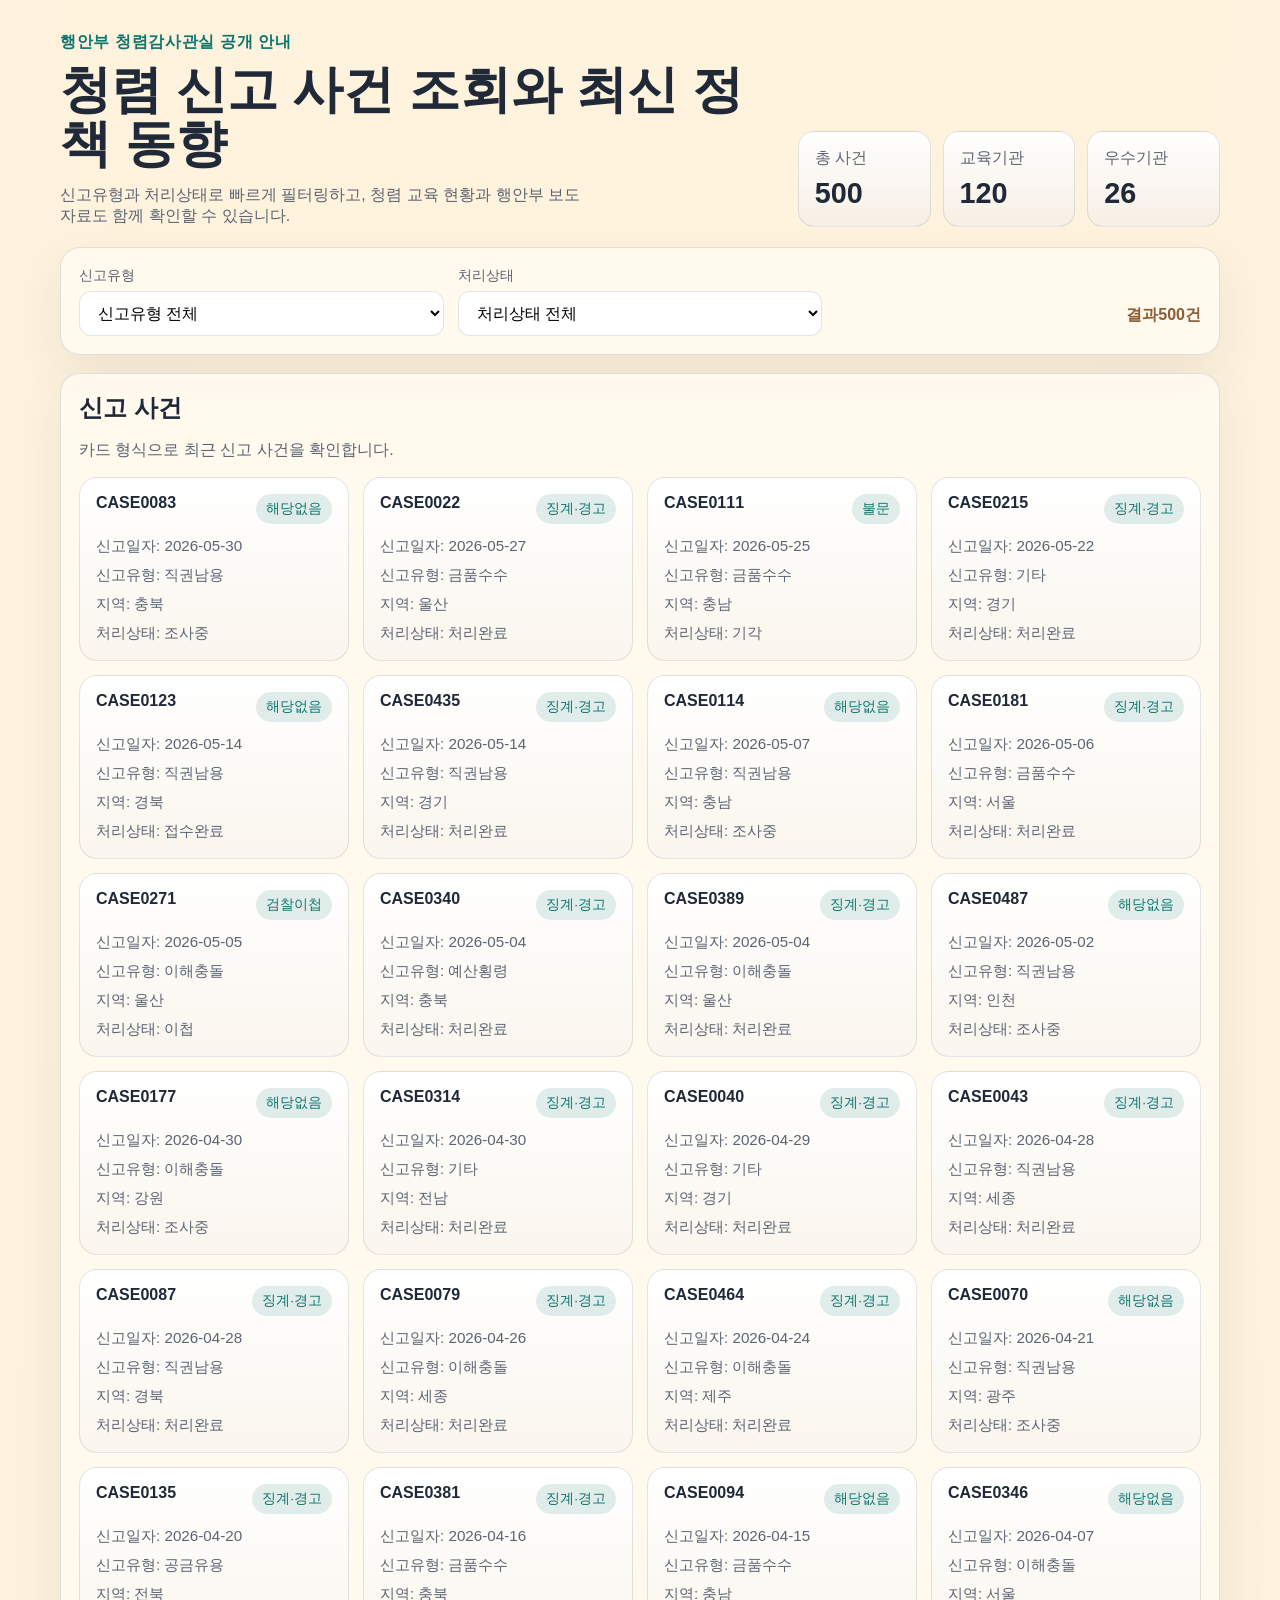
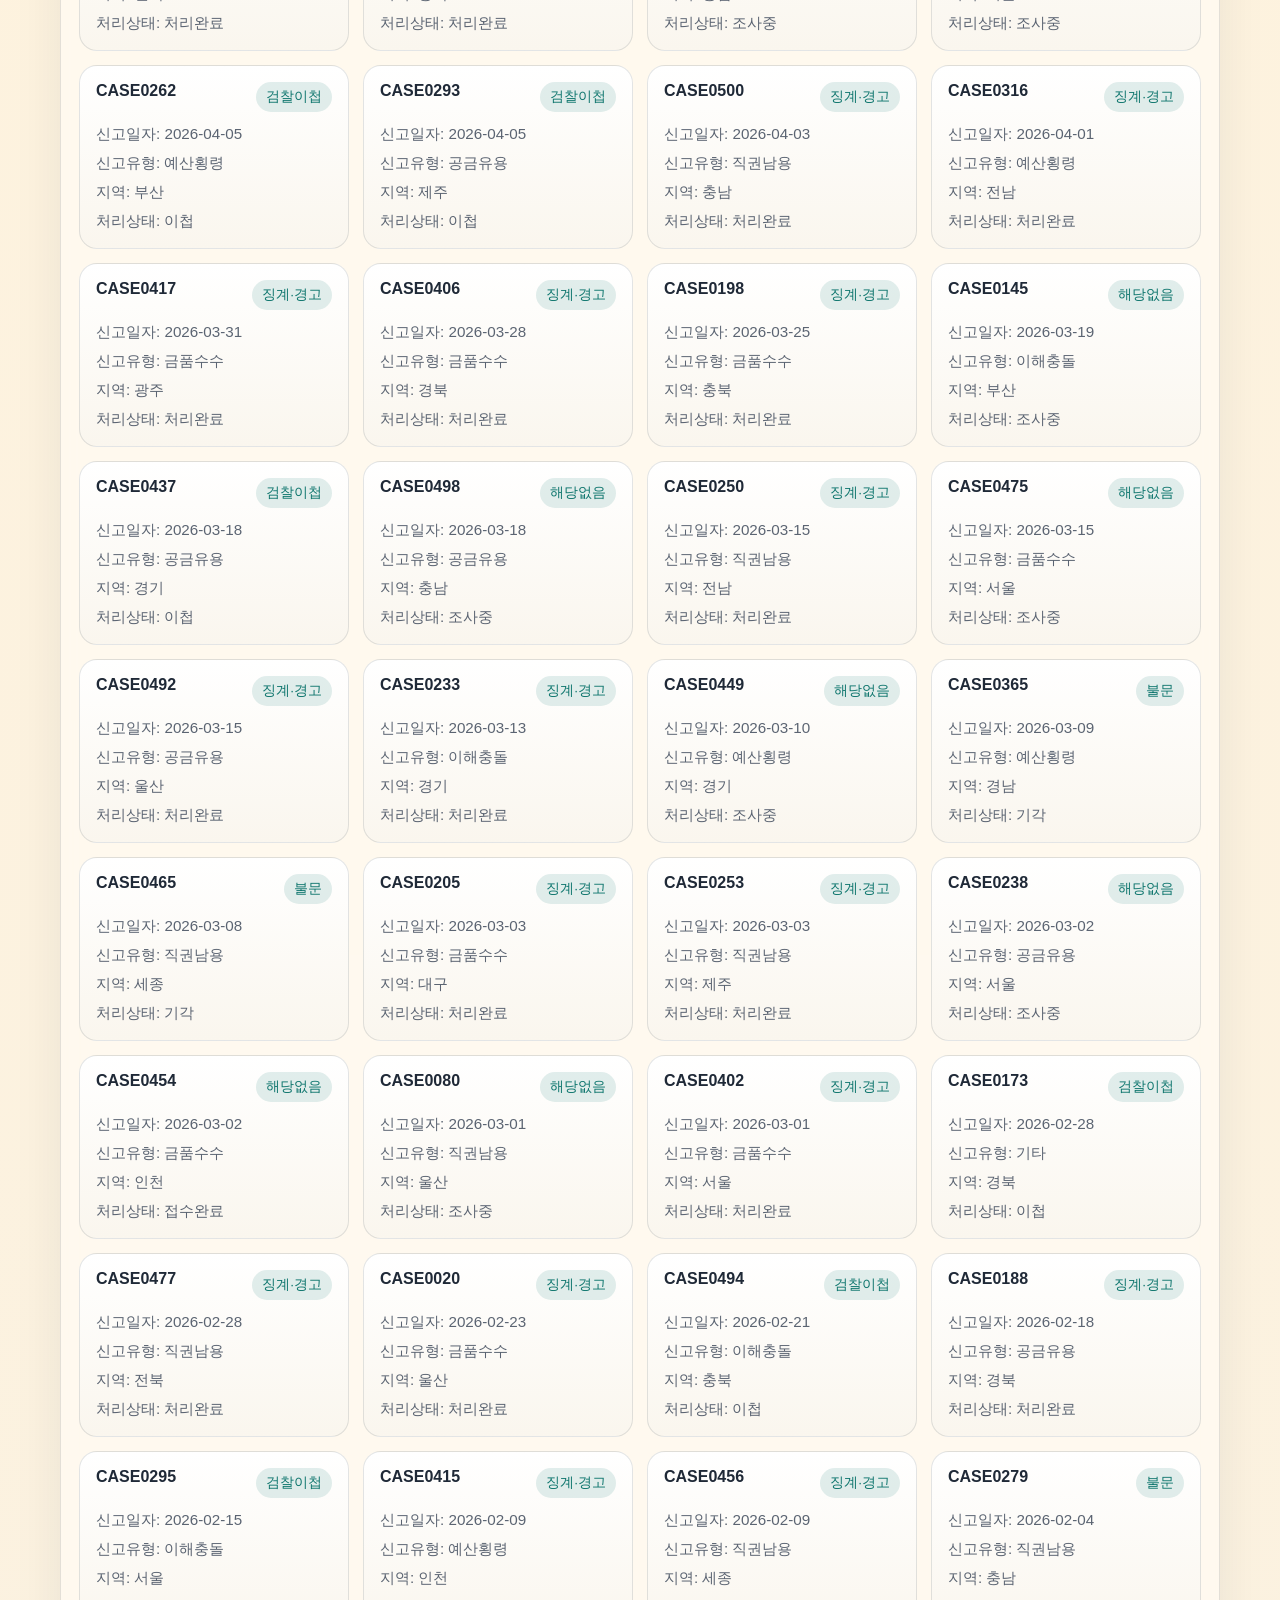
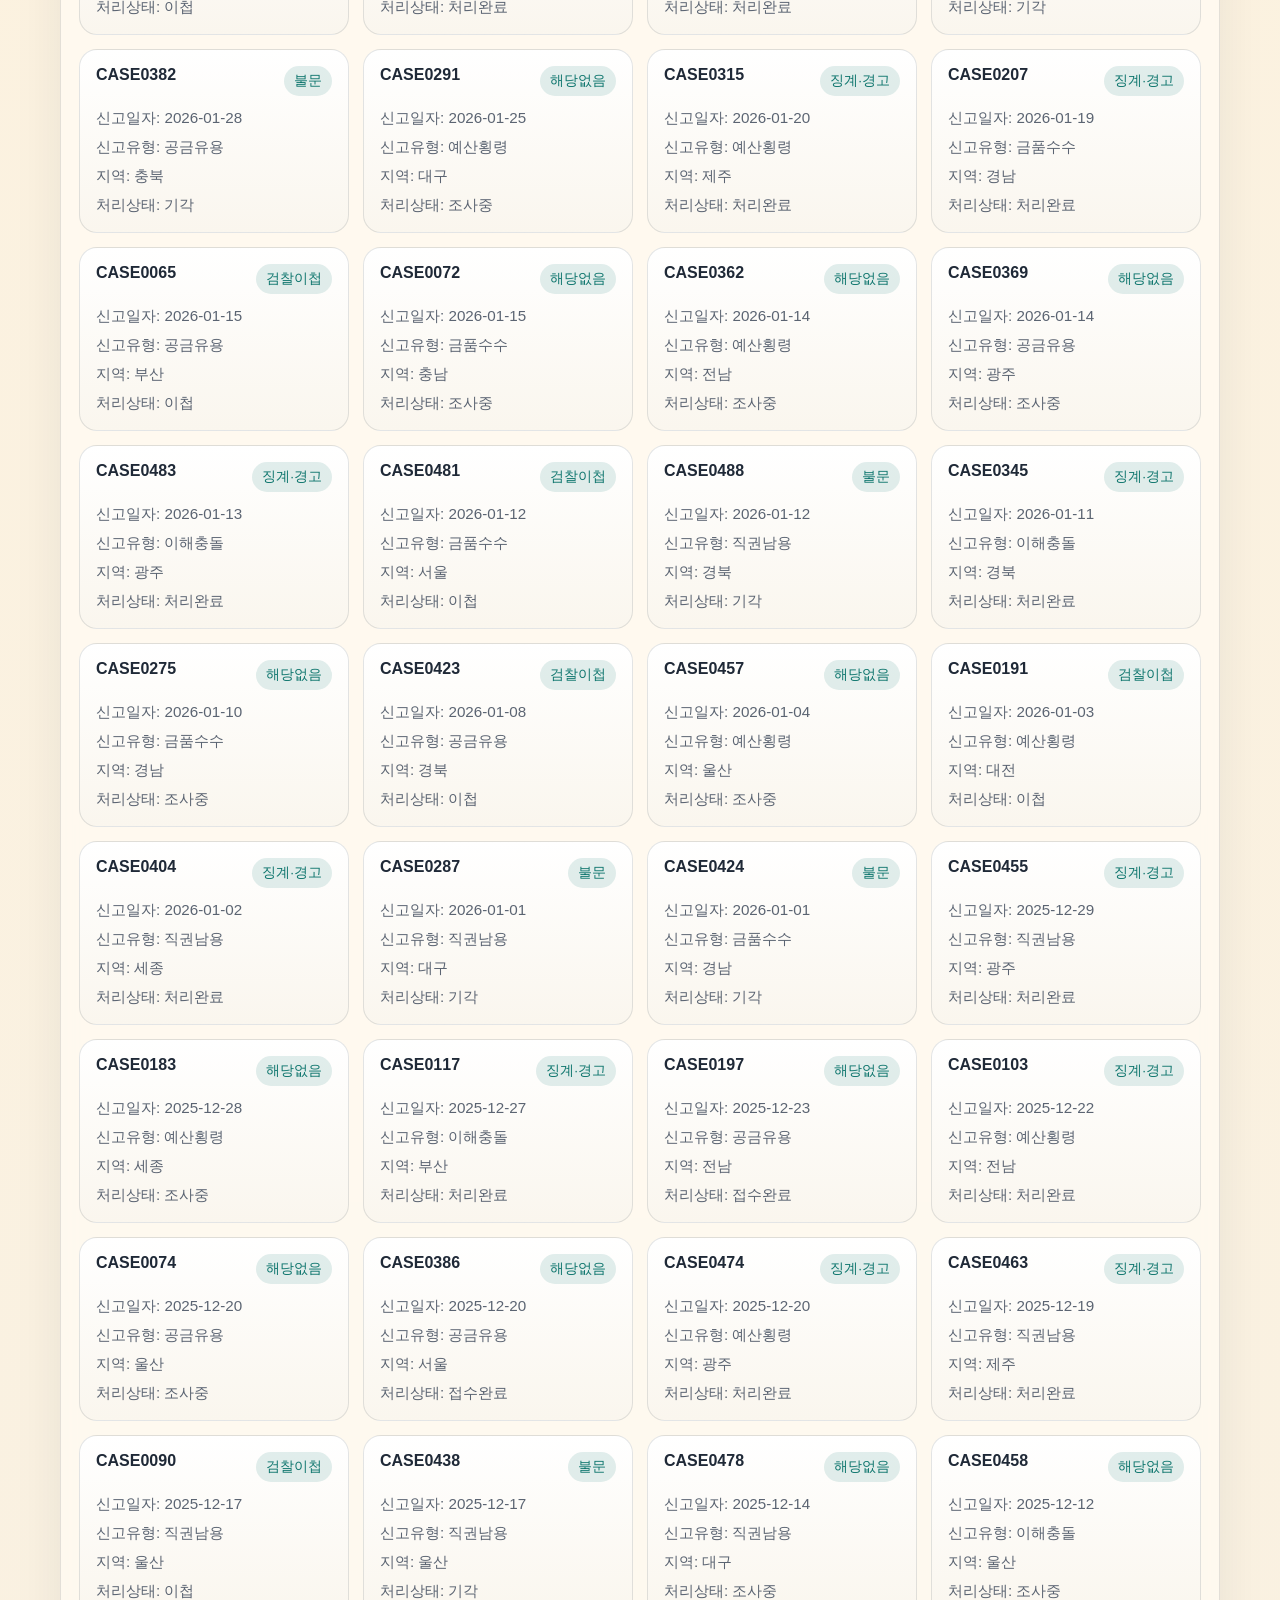
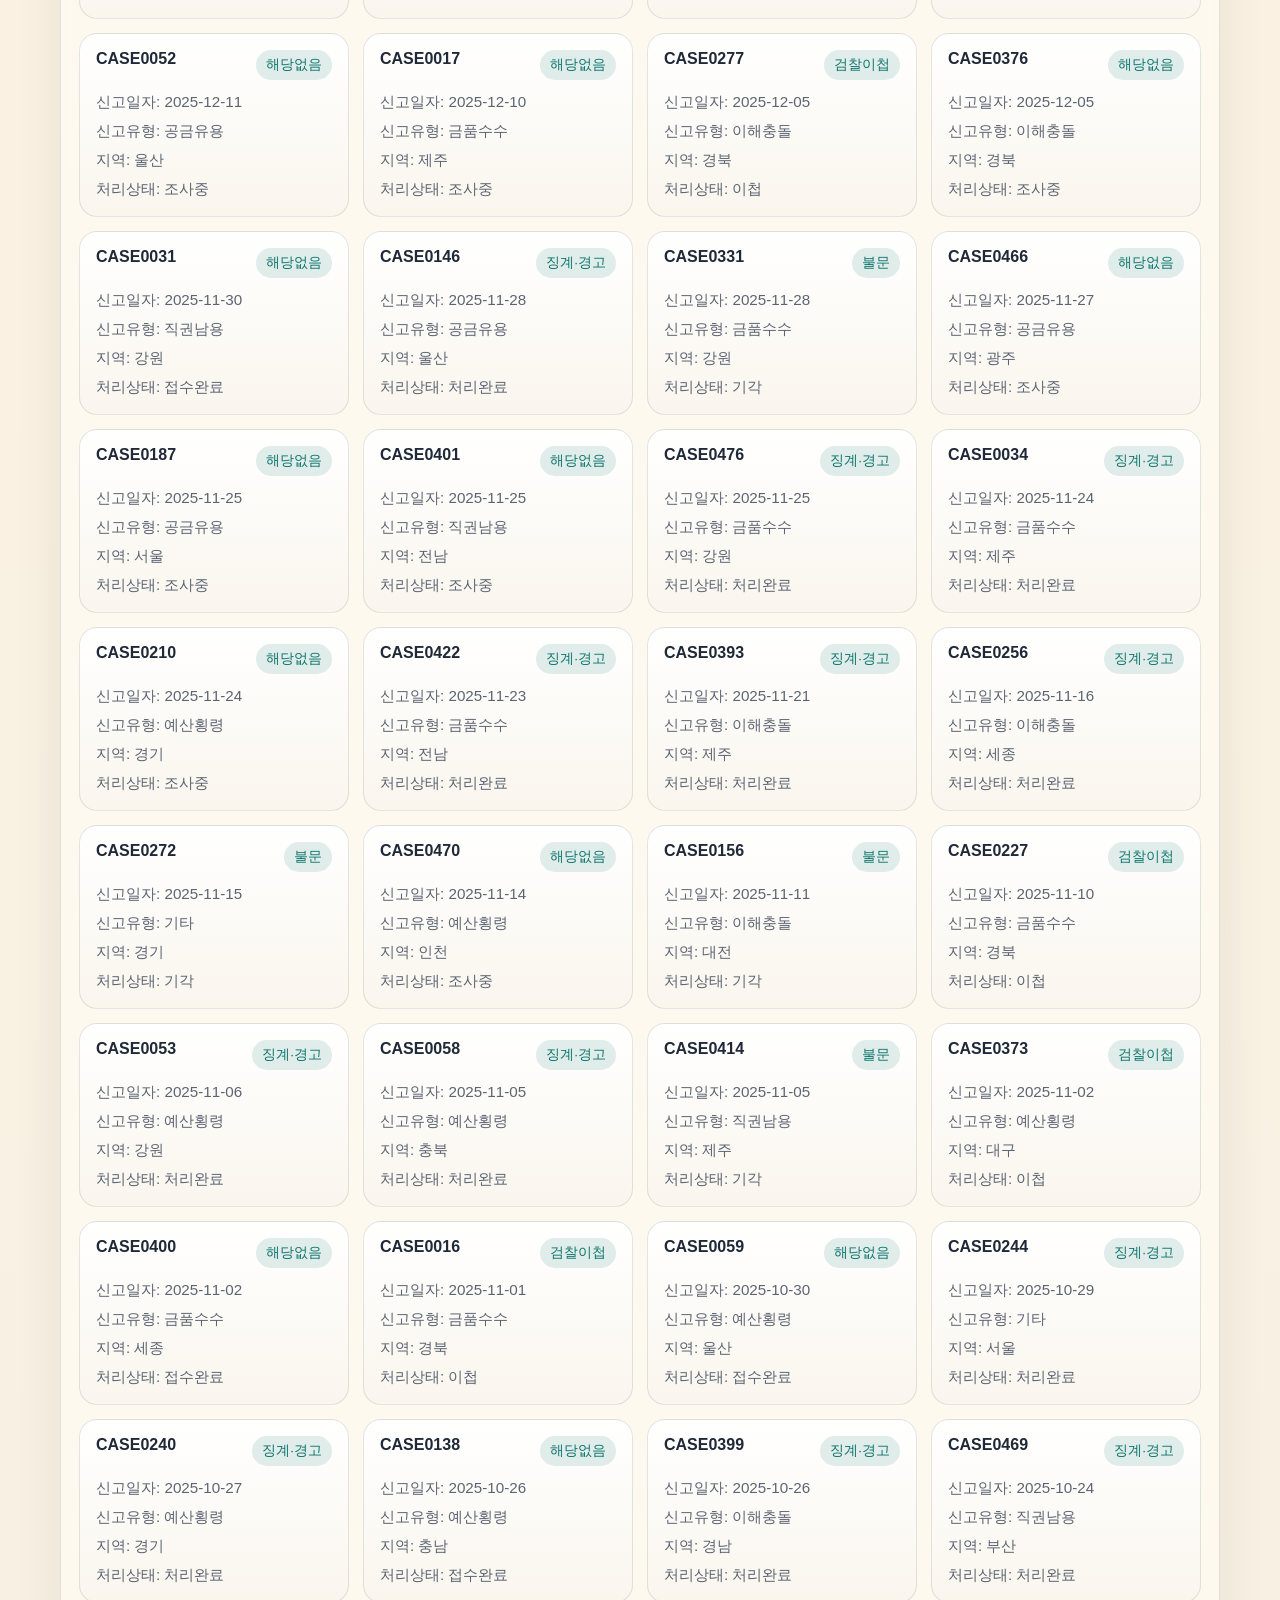
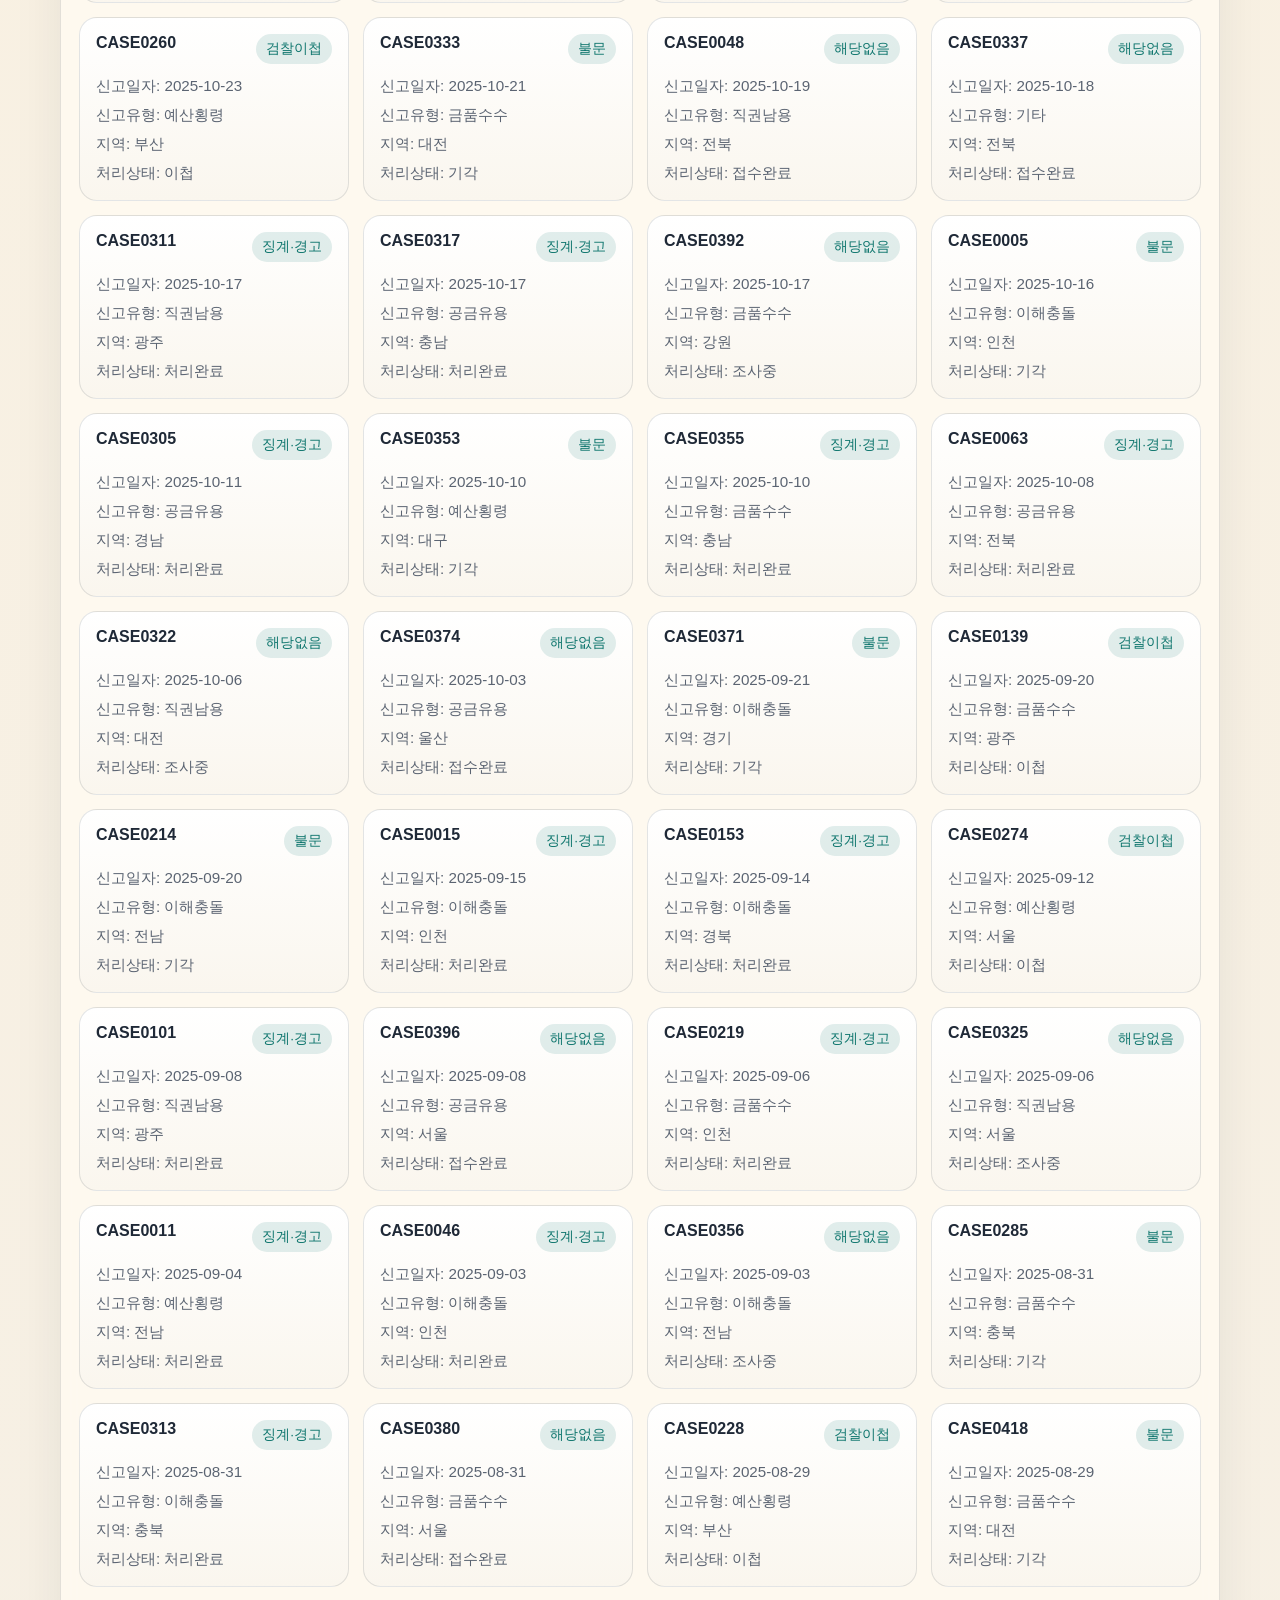
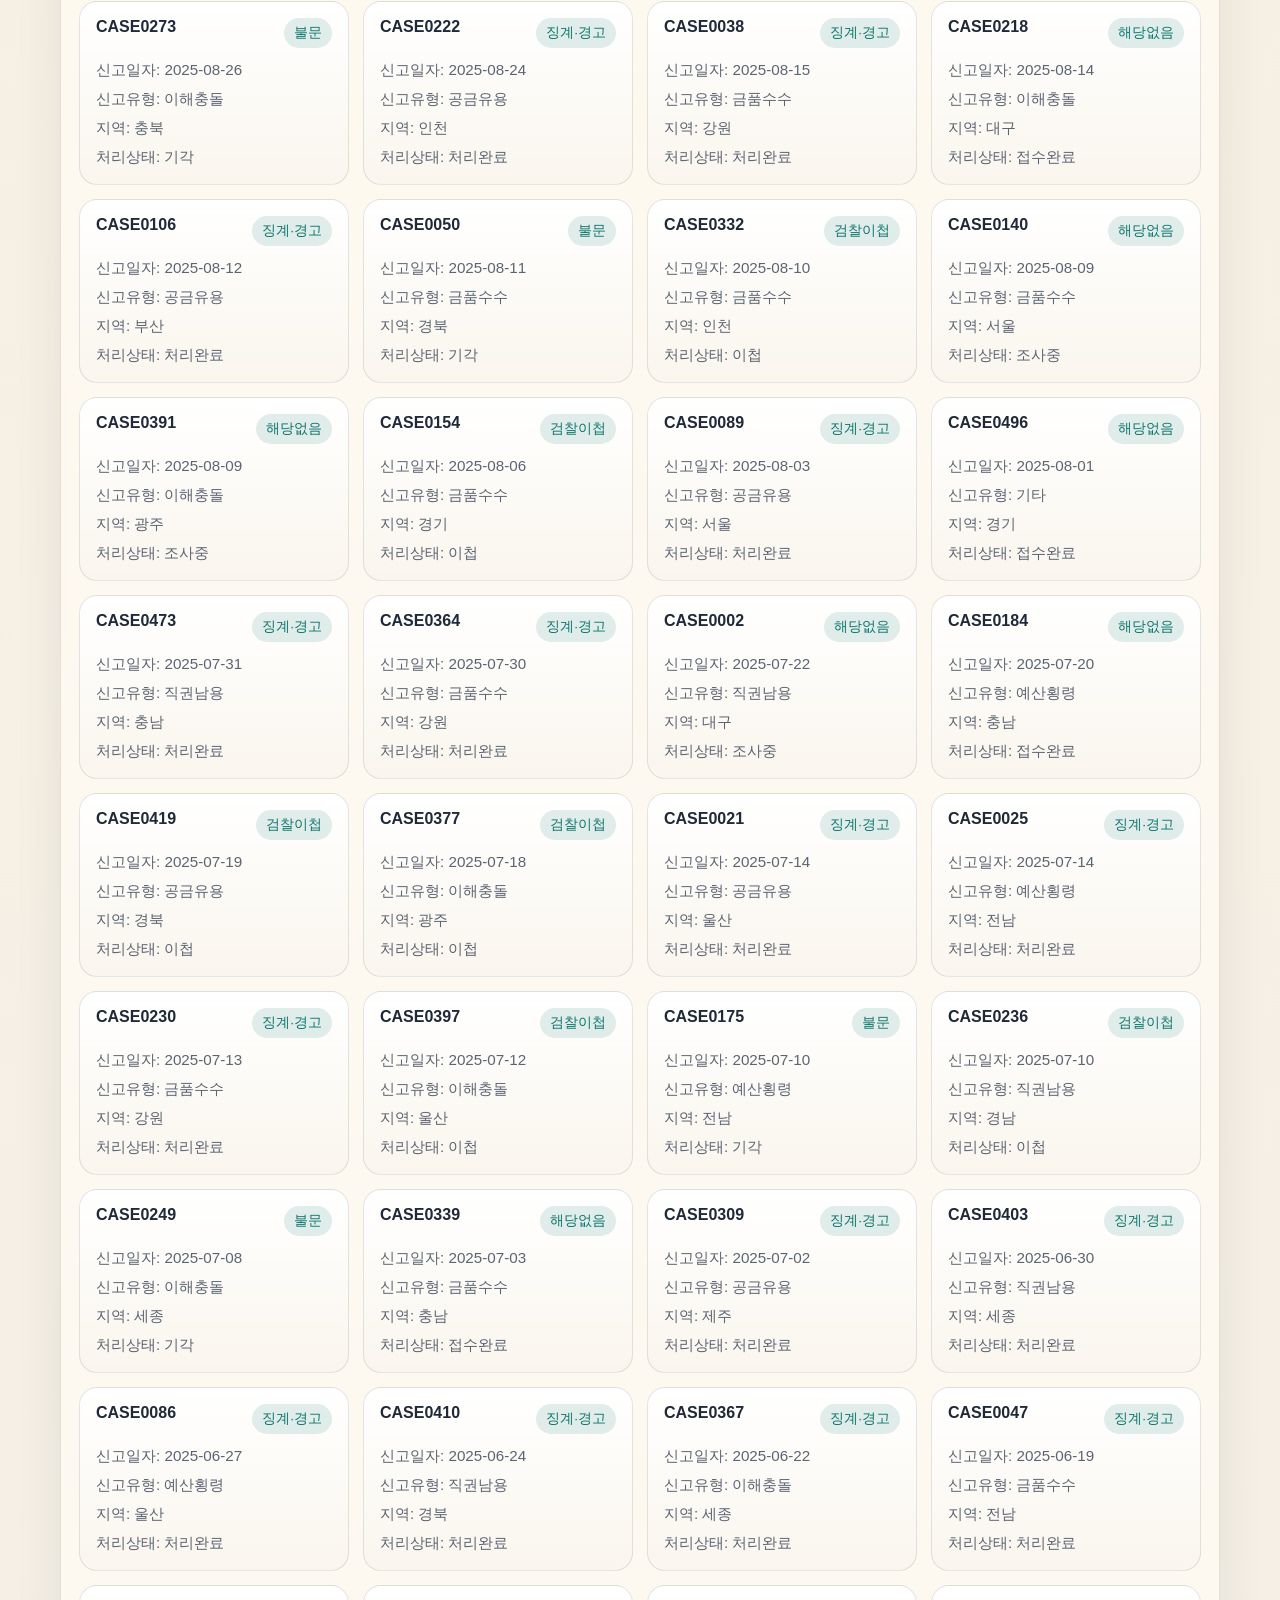
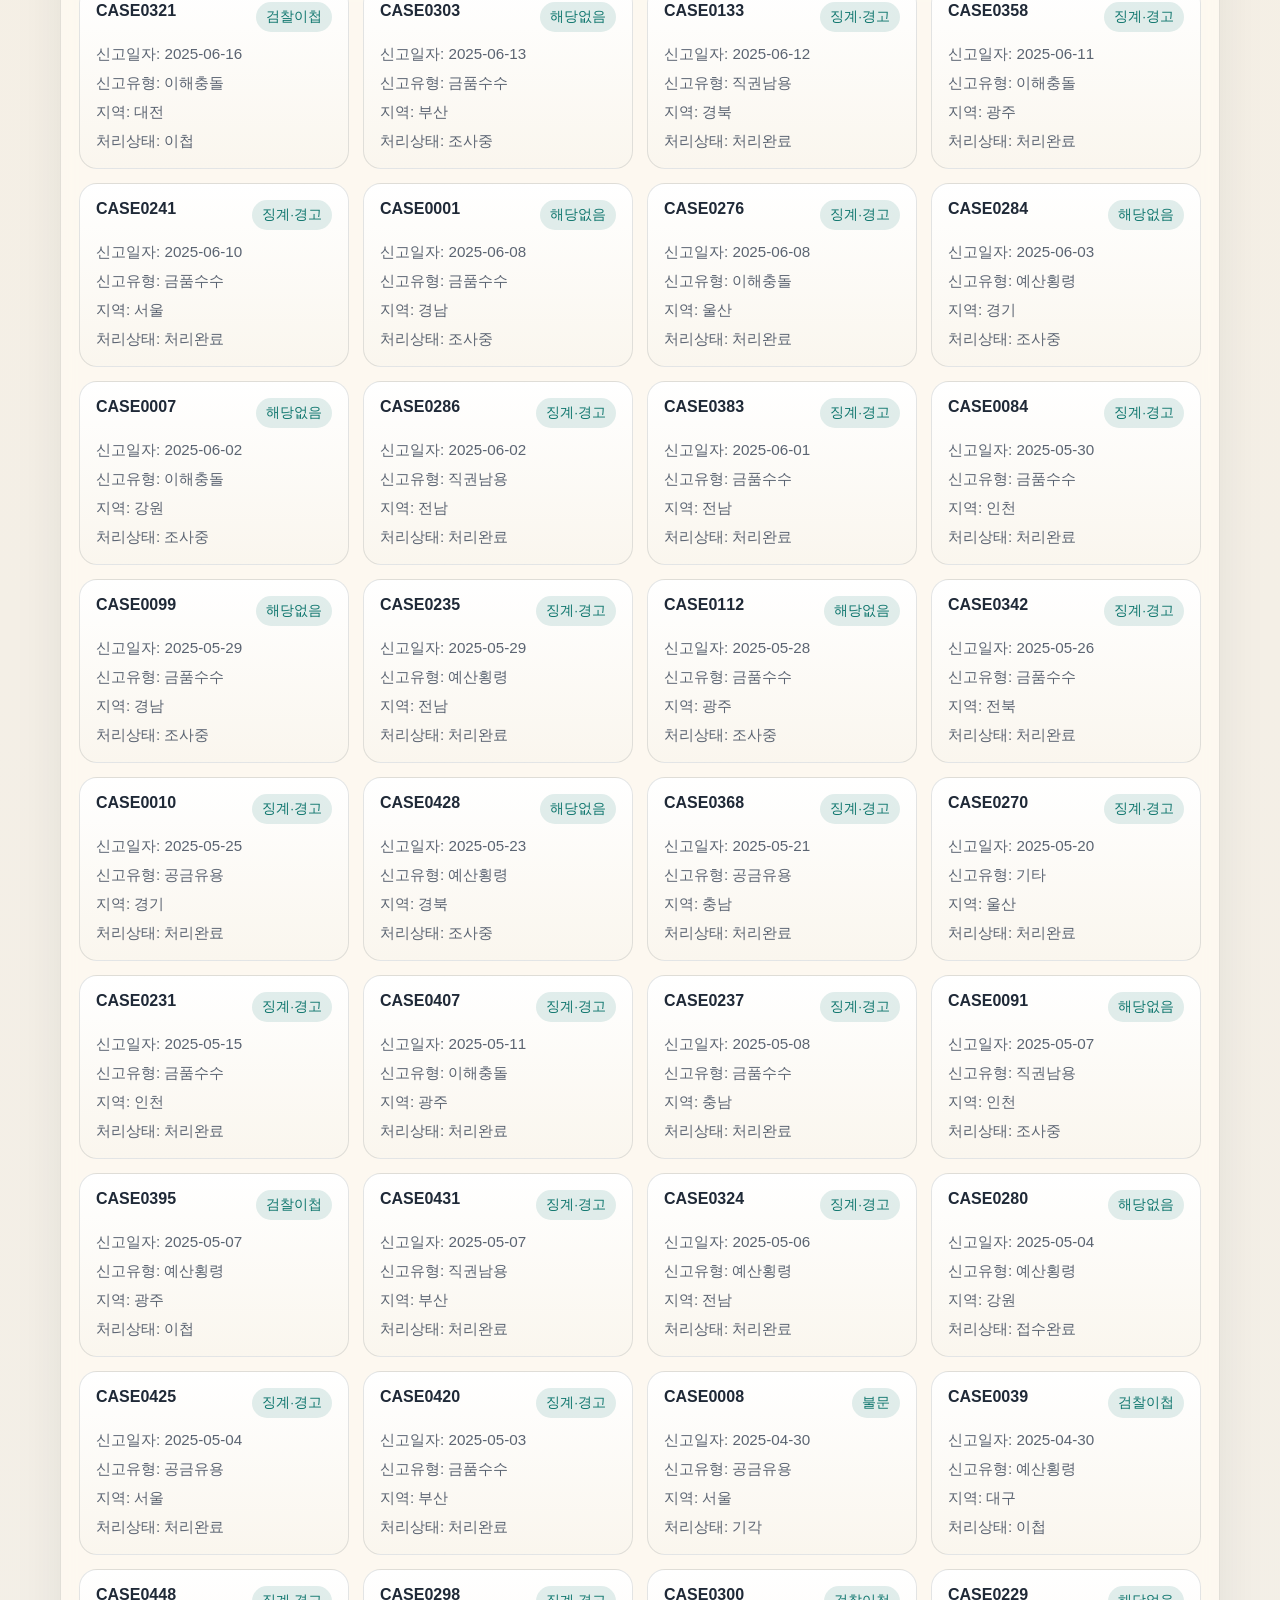
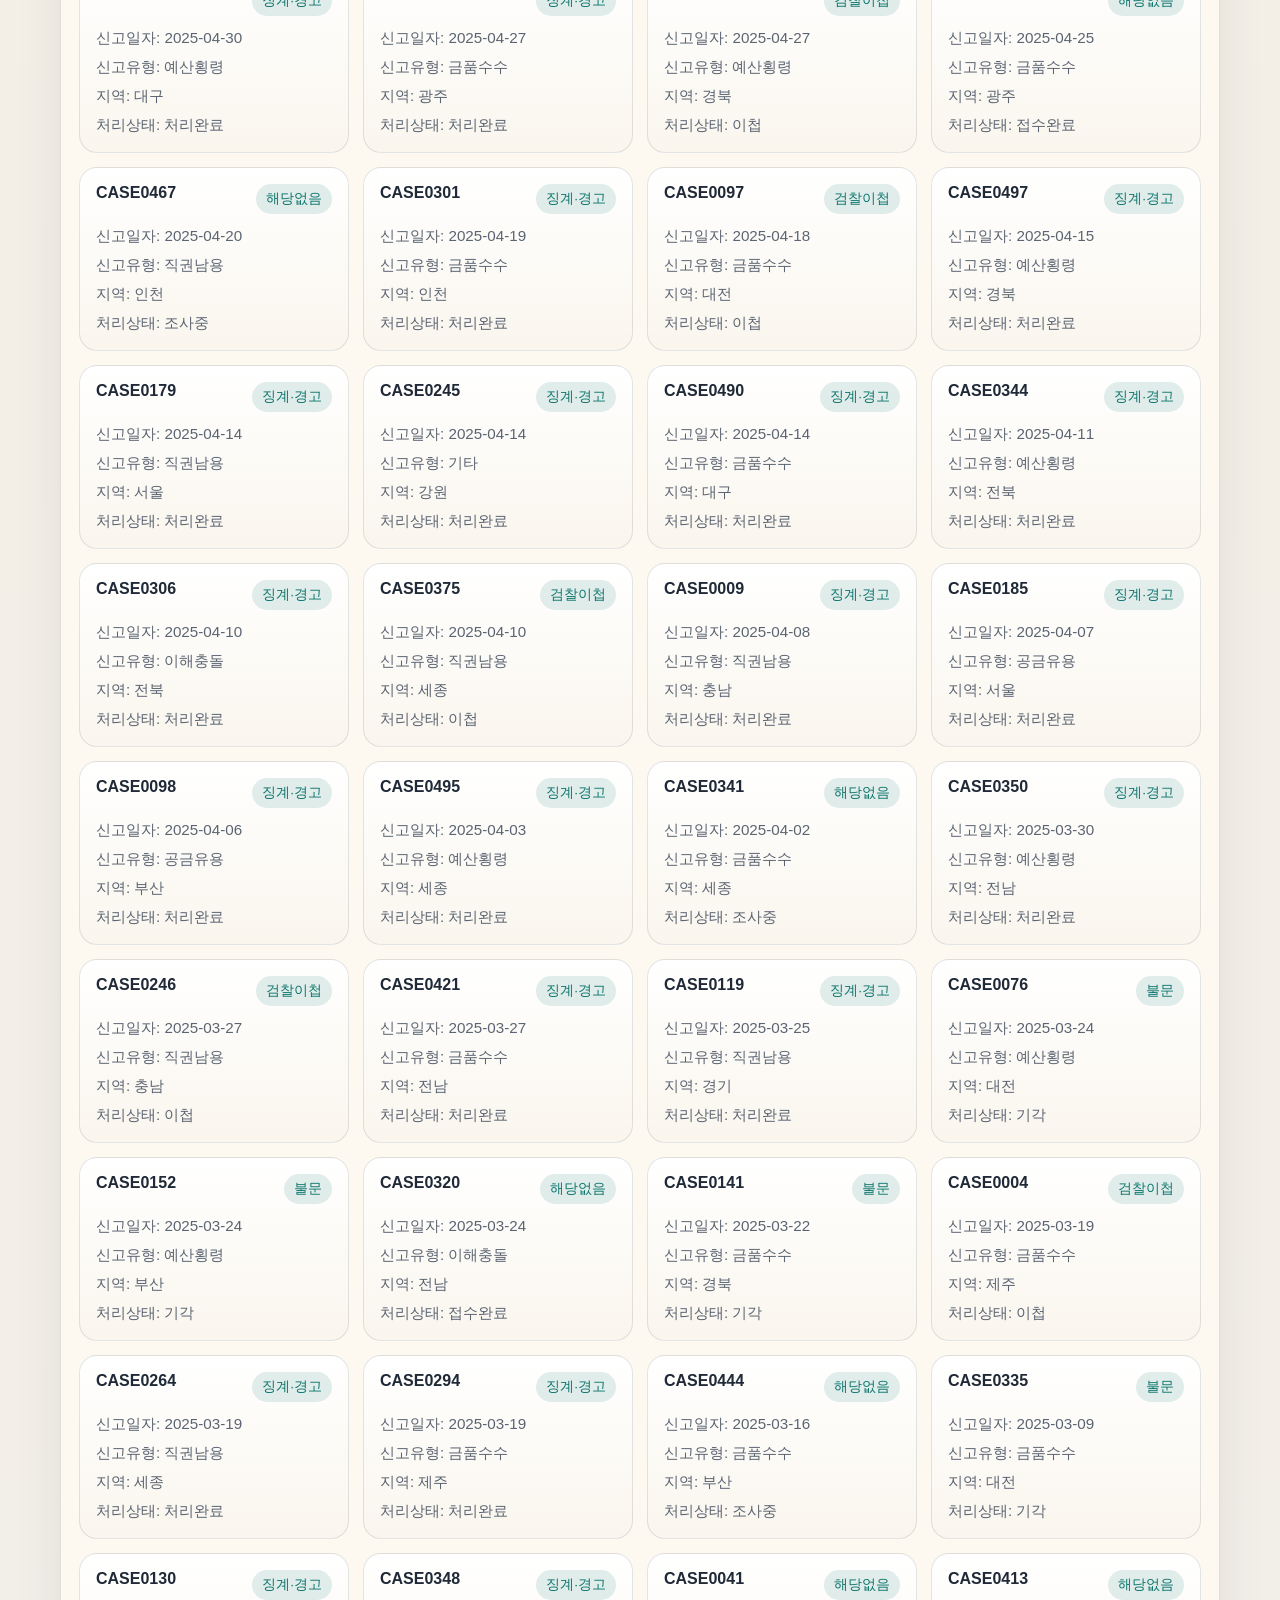
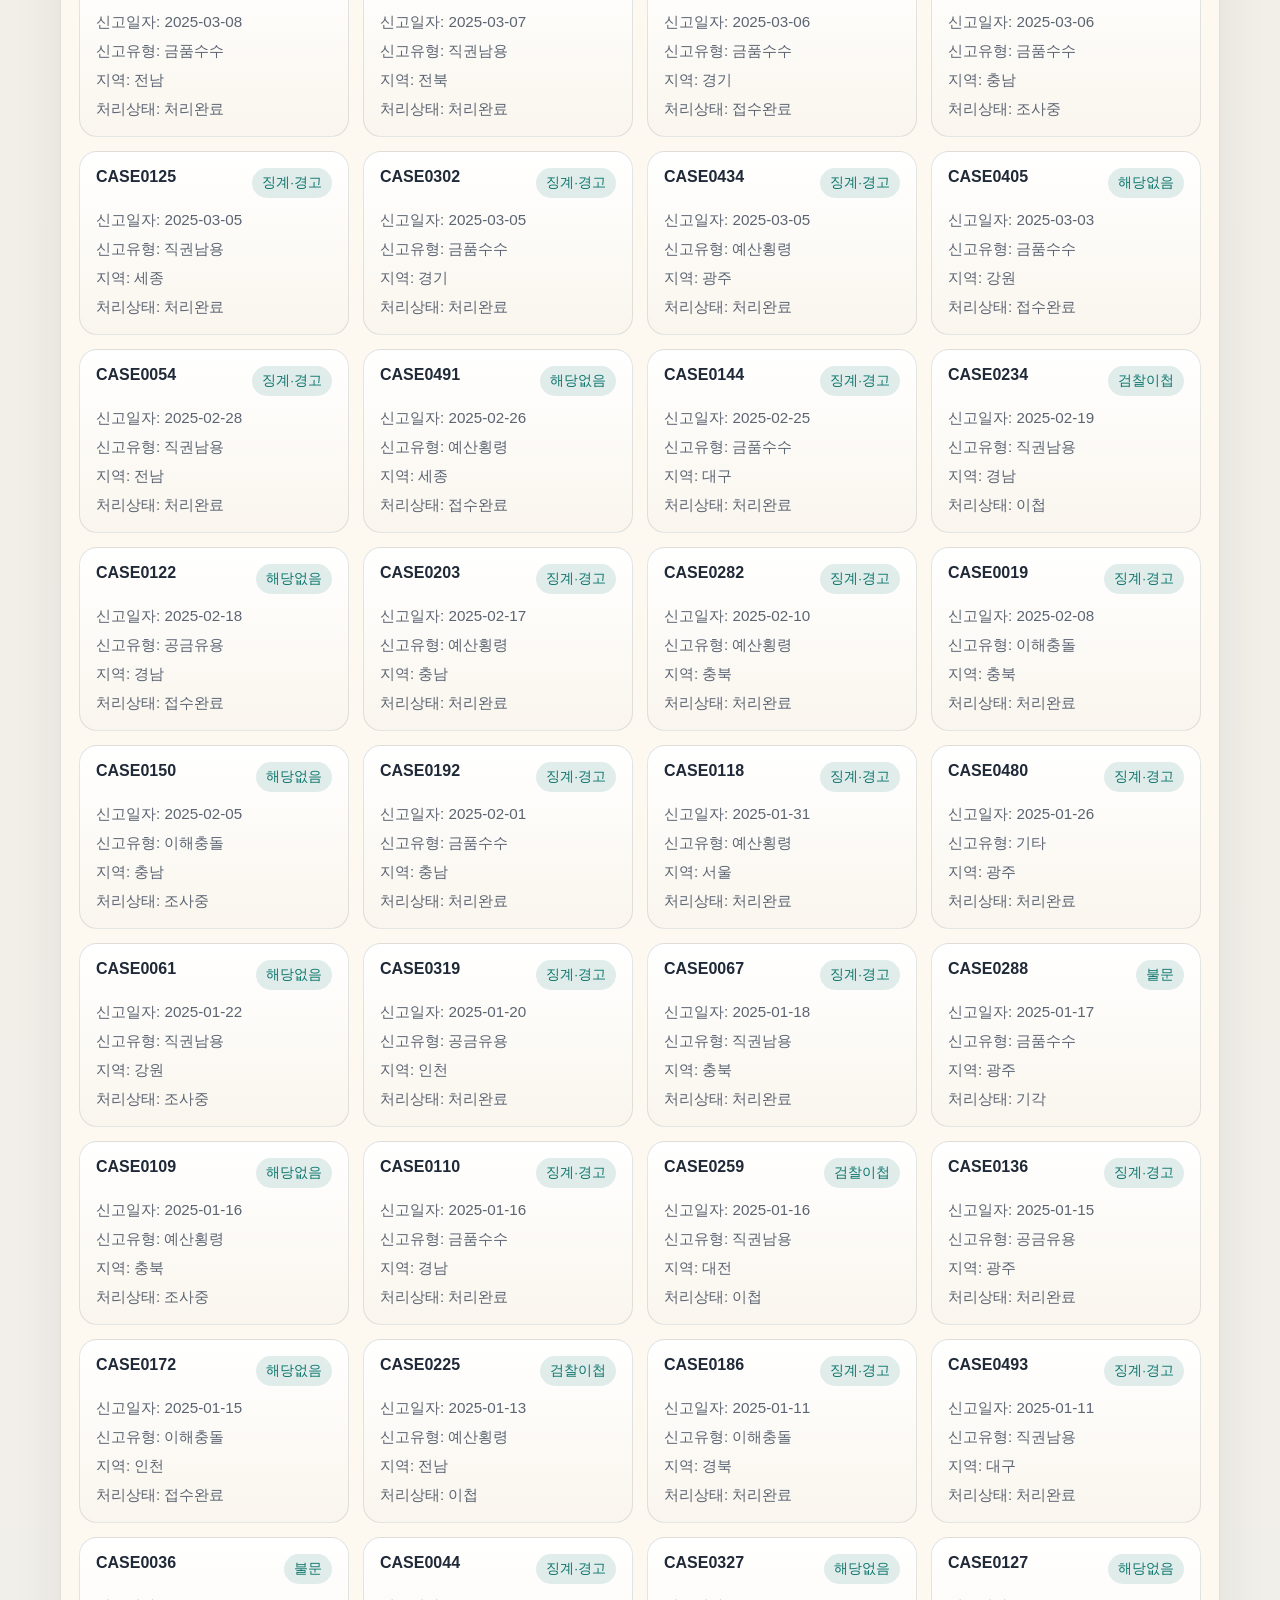
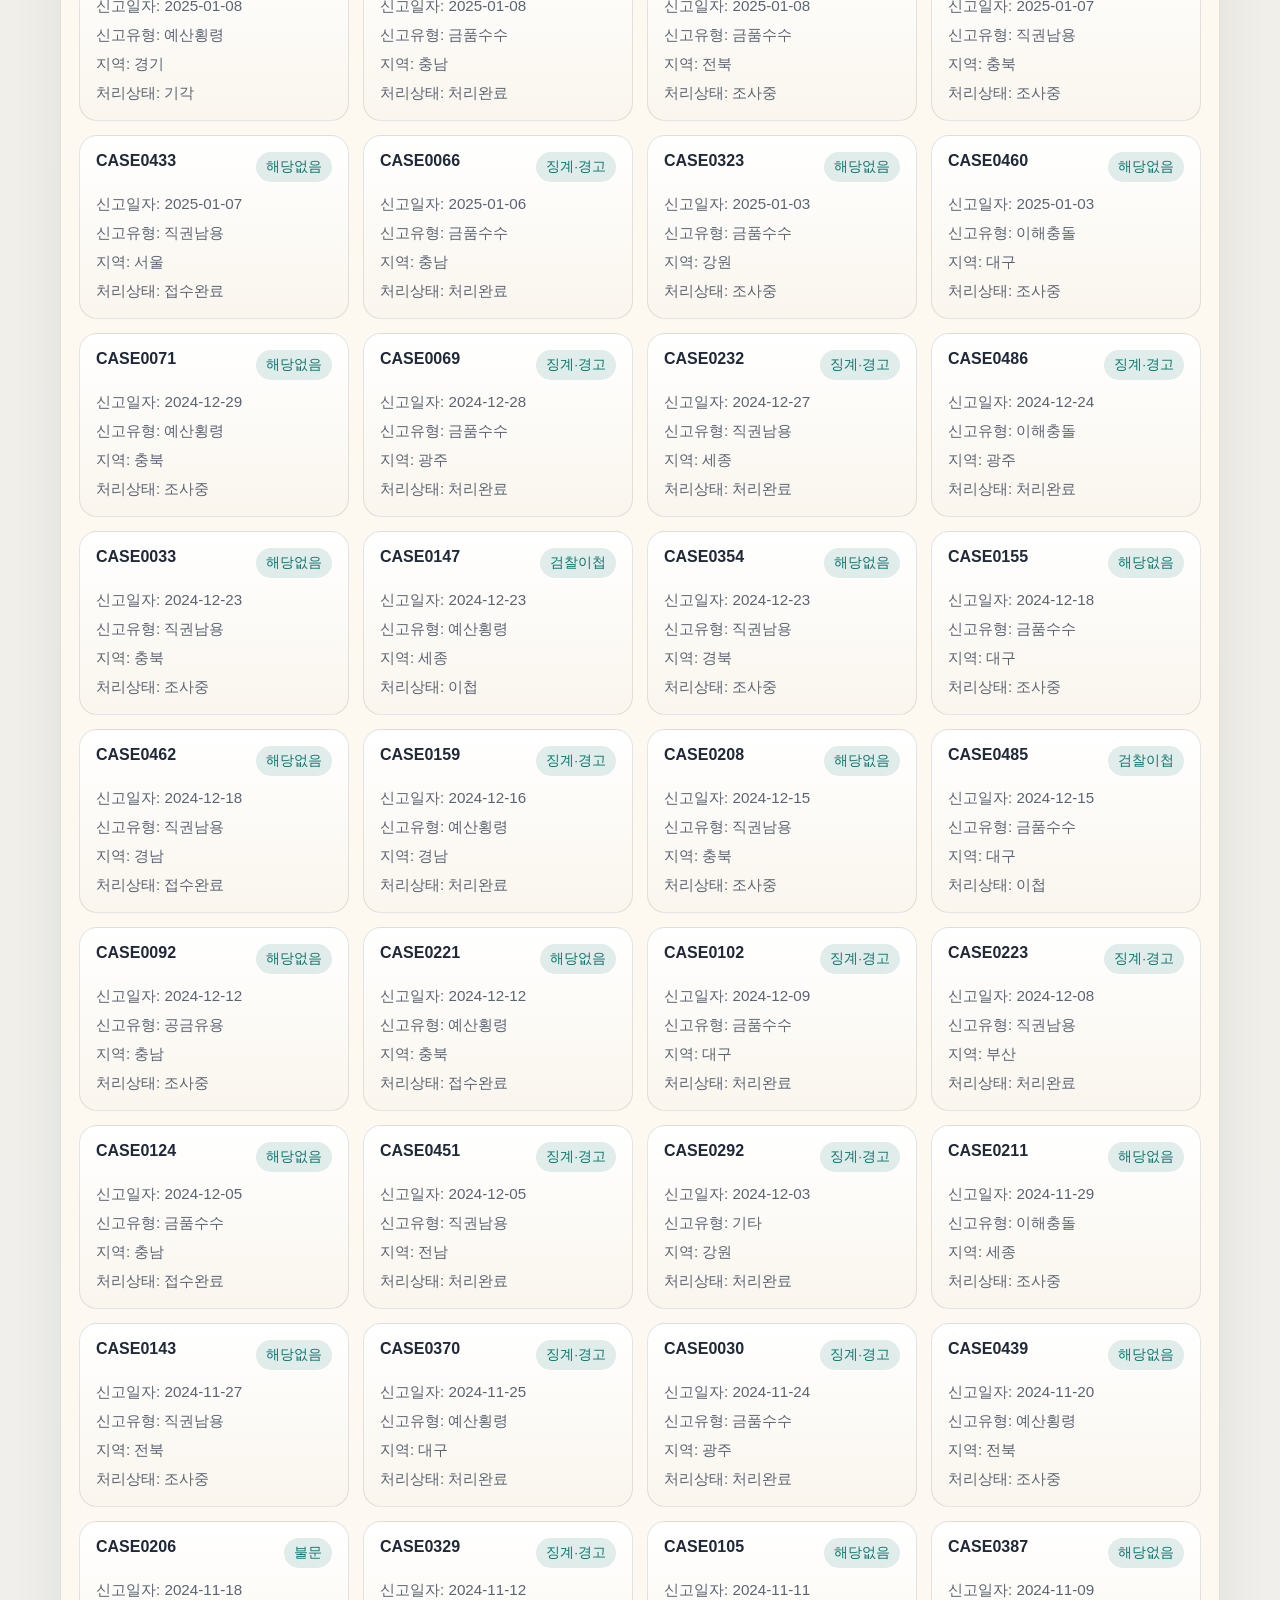
==== index.html @ 290dfa54 "Add integrity report website" ====
<!doctype html>
<html lang="ko">
<head>
  <meta charset="utf-8">
  <meta name="viewport" content="width=device-width, initial-scale=1">
  <title>청렴 신고 사건 조회 및 정책 동향</title>
  <link rel="stylesheet" href="./style.css">
</head>
<body>
  <main class="shell">
    <section class="hero">
      <div>
        <p class="eyebrow">행안부 청렴감사관실 공개 안내</p>
        <h1>청렴 신고 사건 조회와 최신 정책 동향</h1>
        <p class="lead">신고유형과 처리상태로 빠르게 필터링하고, 청렴 교육 현황과 행안부 보도자료도 함께 확인할 수 있습니다.</p>
      </div>
      <div class="stats">
        <div class="stat"><span>총 사건</span><strong id="totalCases">0</strong></div>
        <div class="stat"><span>교육기관</span><strong id="totalInstitutions">0</strong></div>
        <div class="stat"><span>우수기관</span><strong id="excellentInstitutions">0</strong></div>
      </div>
    </section>

    <section class="panel controls">
      <label>
        <span>신고유형</span>
        <select id="typeFilter"></select>
      </label>
      <label>
        <span>처리상태</span>
        <select id="statusFilter"></select>
      </label>
      <div class="result-count" id="resultCount">결과0건</div>
    </section>

    <section class="panel">
      <div class="section-head">
        <h2>신고 사건</h2>
        <p>카드 형식으로 최근 신고 사건을 확인합니다.</p>
      </div>
      <div id="cards" class="cards"></div>
    </section>

    <section class="grid">
      <section class="panel">
        <div class="section-head">
          <h2>청렴 교육 현황</h2>
          <p>JSON으로 정리된 교육 데이터 요약</p>
        </div>
        <div id="eduSummary" class="edu-summary"></div>
      </section>
      <section class="panel">
        <div class="section-head">
          <h2>행안부 보도자료 RSS</h2>
          <p>최신 정책 동향 5건 이상을 실시간 표시</p>
        </div>
        <div id="rssStatus" class="muted">RSS를 불러오는 중입니다.</div>
        <ul id="rssList" class="rss-list"></ul>
      </section>
    </section>
  </main>
  <script src="./app.js"></script>
</body>
</html>
---- style.css ----
:root {
  color-scheme: light;
  --bg: #f4efe6;
  --panel: #fffaf2;
  --text: #1f2937;
  --muted: #5b6472;
  --accent: #8b5e34;
  --accent-2: #0f766e;
  --line: rgba(31, 41, 55, 0.12);
}
* { box-sizing: border-box; }
body {
  margin: 0;
  font-family: "Segoe UI", Arial, sans-serif;
  color: var(--text);
  background: radial-gradient(circle at top, #fff3dd, var(--bg) 40%, #e8eef2 100%);
}
.shell { max-width: 1200px; margin: 0 auto; padding: 32px 20px 56px; }
.hero { display: grid; gap: 20px; grid-template-columns: 1.7fr 1fr; align-items: end; margin-bottom: 20px; }
.eyebrow { margin: 0 0 10px; color: var(--accent-2); font-weight: 700; letter-spacing: .04em; }
h1 { margin: 0; font-size: clamp(2rem, 4vw, 3.5rem); line-height: 1.05; }
.lead { margin: 14px 0 0; max-width: 60ch; color: var(--muted); }
.panel { background: rgba(255, 250, 242, 0.82); backdrop-filter: blur(8px); border: 1px solid var(--line); border-radius: 20px; padding: 18px; box-shadow: 0 18px 50px rgba(31, 41, 55, 0.08); }
.stats { display: grid; grid-template-columns: repeat(3, 1fr); gap: 12px; }
.stat { padding: 16px; border-radius: 16px; background: linear-gradient(180deg, #fff, #f6efe5); border: 1px solid var(--line); }
.stat span, .section-head p, .muted { color: var(--muted); }
.stat strong { display: block; margin-top: 8px; font-size: 1.8rem; }
.controls { display: grid; grid-template-columns: repeat(3, minmax(0, 1fr)); gap: 14px; align-items: end; margin-bottom: 18px; }
label span { display: block; font-size: .9rem; margin-bottom: 6px; color: var(--muted); }
select { width: 100%; padding: 12px 14px; border-radius: 12px; border: 1px solid var(--line); background: white; font-size: 1rem; }
.result-count { justify-self: end; font-weight: 700; color: var(--accent); padding-bottom: 10px; }
.section-head { margin-bottom: 14px; }
.section-head h2 { margin: 0 0 6px; }
.cards { display: grid; gap: 14px; grid-template-columns: repeat(auto-fit, minmax(250px, 1fr)); }
.card { border: 1px solid var(--line); border-radius: 18px; padding: 16px; background: linear-gradient(180deg, #fff, #faf6ee); }
.card .top { display: flex; justify-content: space-between; gap: 12px; margin-bottom: 12px; }
.pill { display: inline-block; padding: 6px 10px; border-radius: 999px; background: rgba(15, 118, 110, 0.12); color: var(--accent-2); font-size: .85rem; }
.meta { display: grid; gap: 8px; color: var(--muted); font-size: .95rem; }
.grid { display: grid; grid-template-columns: 1fr 1fr; gap: 18px; margin-top: 18px; }
.edu-summary { display: grid; gap: 10px; }
.edu-item { padding: 14px; border-radius: 14px; background: #fff; border: 1px solid var(--line); display: flex; justify-content: space-between; gap: 16px; }
.rss-list { margin: 0; padding-left: 18px; display: grid; gap: 12px; }
.rss-list a { color: var(--text); font-weight: 600; text-decoration: none; }
.rss-list time, .rss-list p { color: var(--muted); margin: 4px 0 0; }
@media (max-width: 900px) {
  .hero, .grid, .controls { grid-template-columns: 1fr; }
  .result-count { justify-self: start; }
}
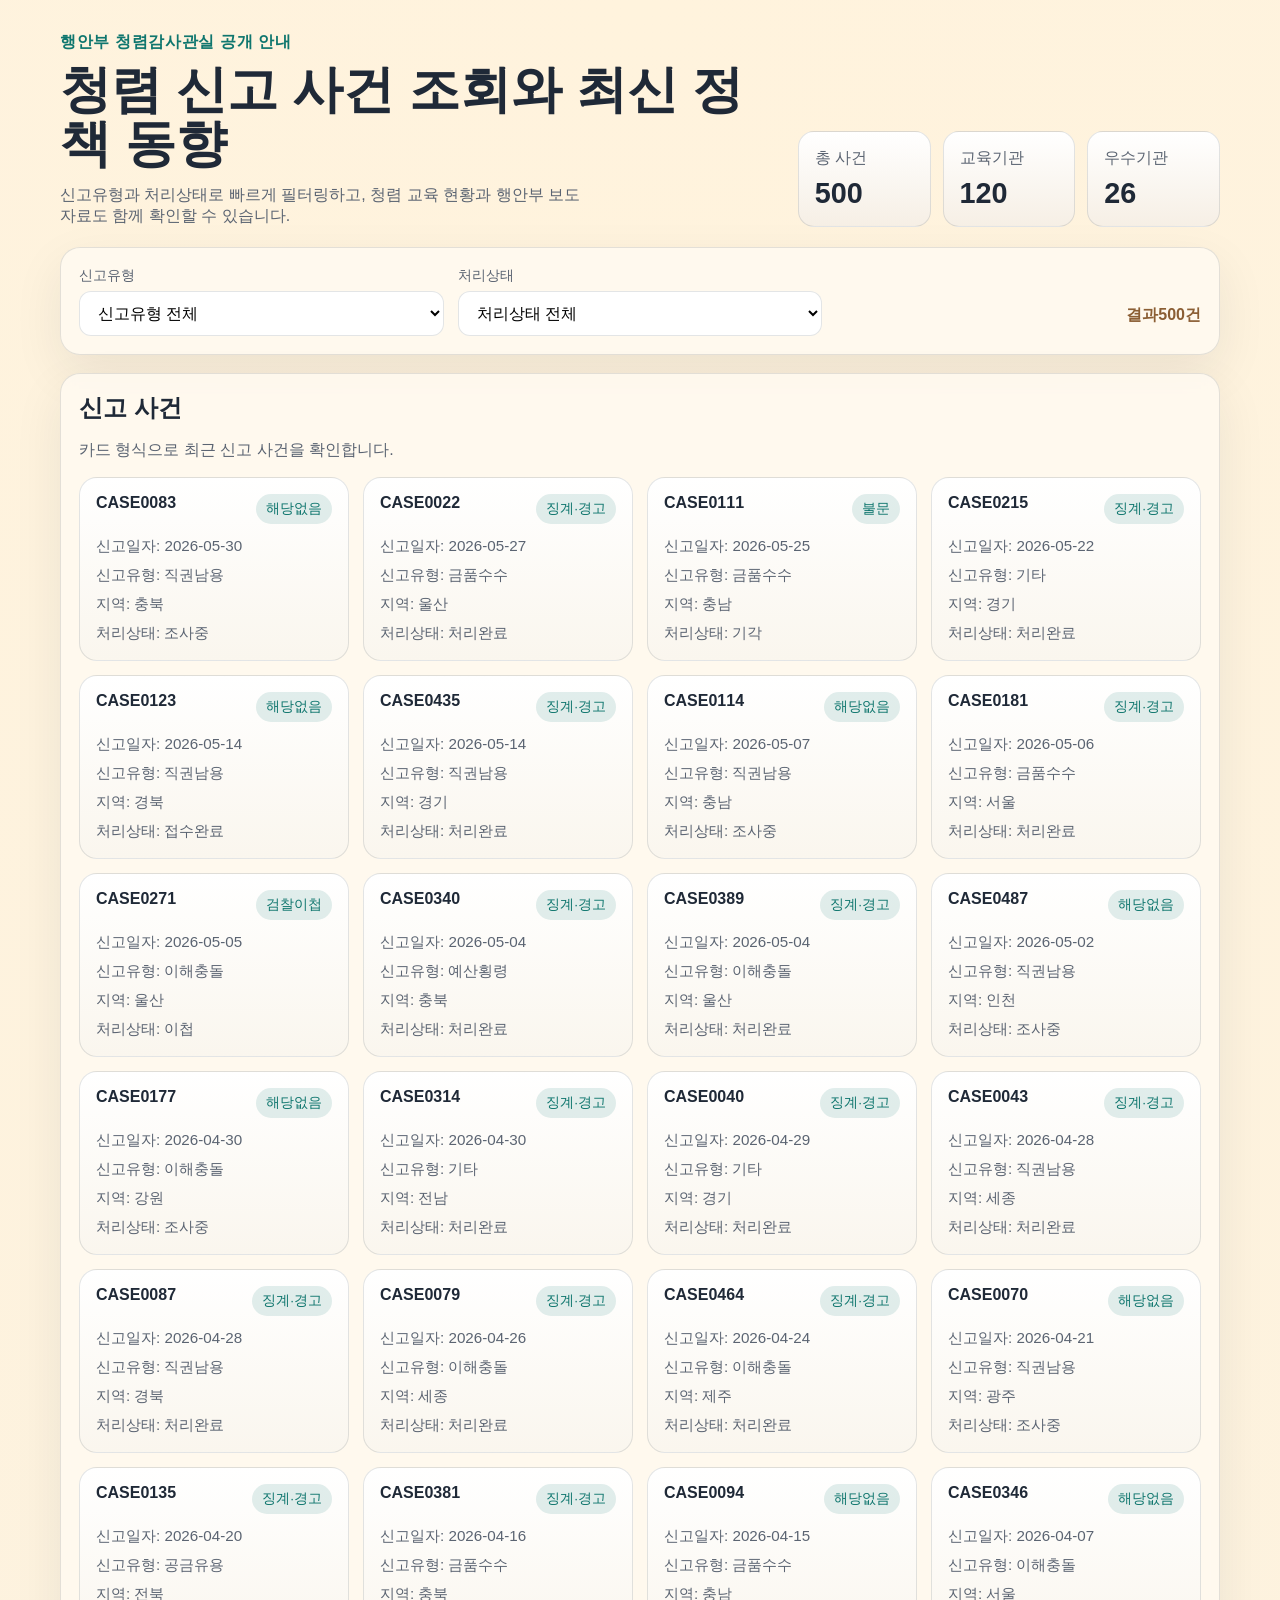
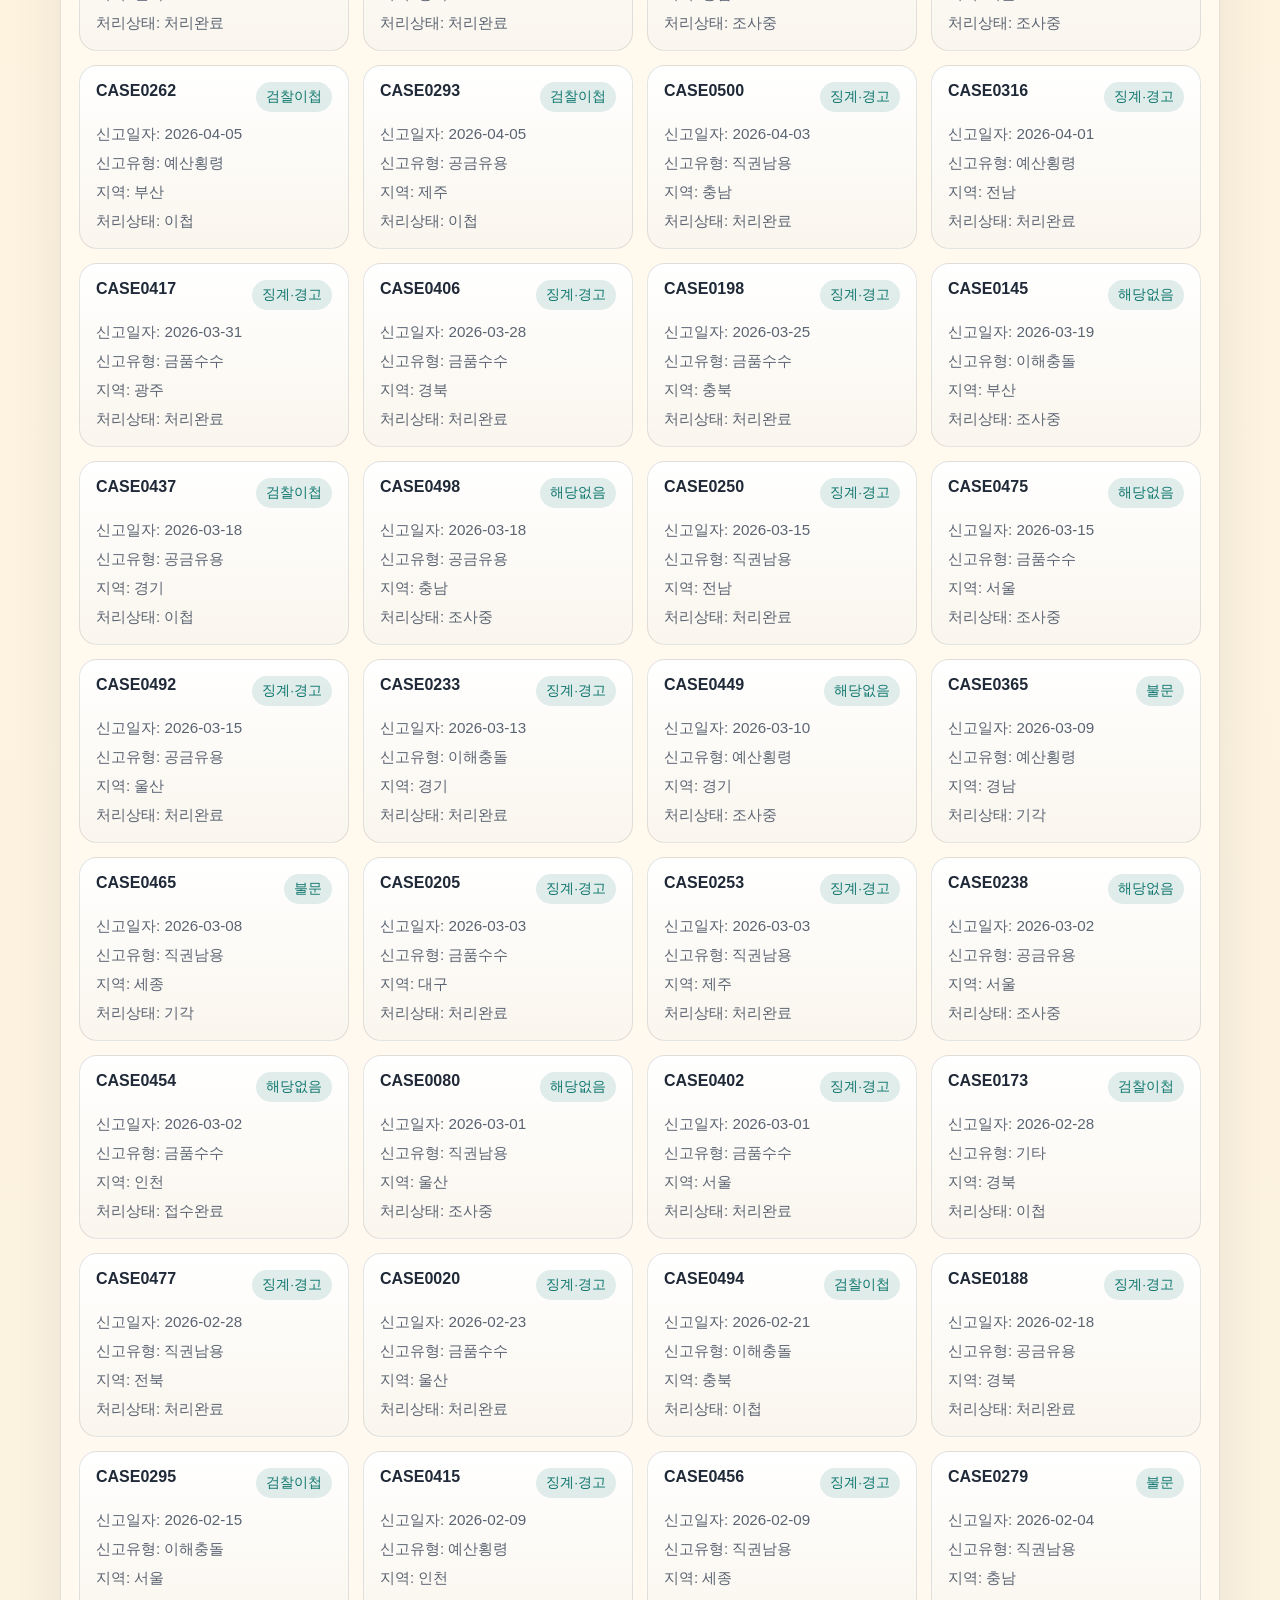
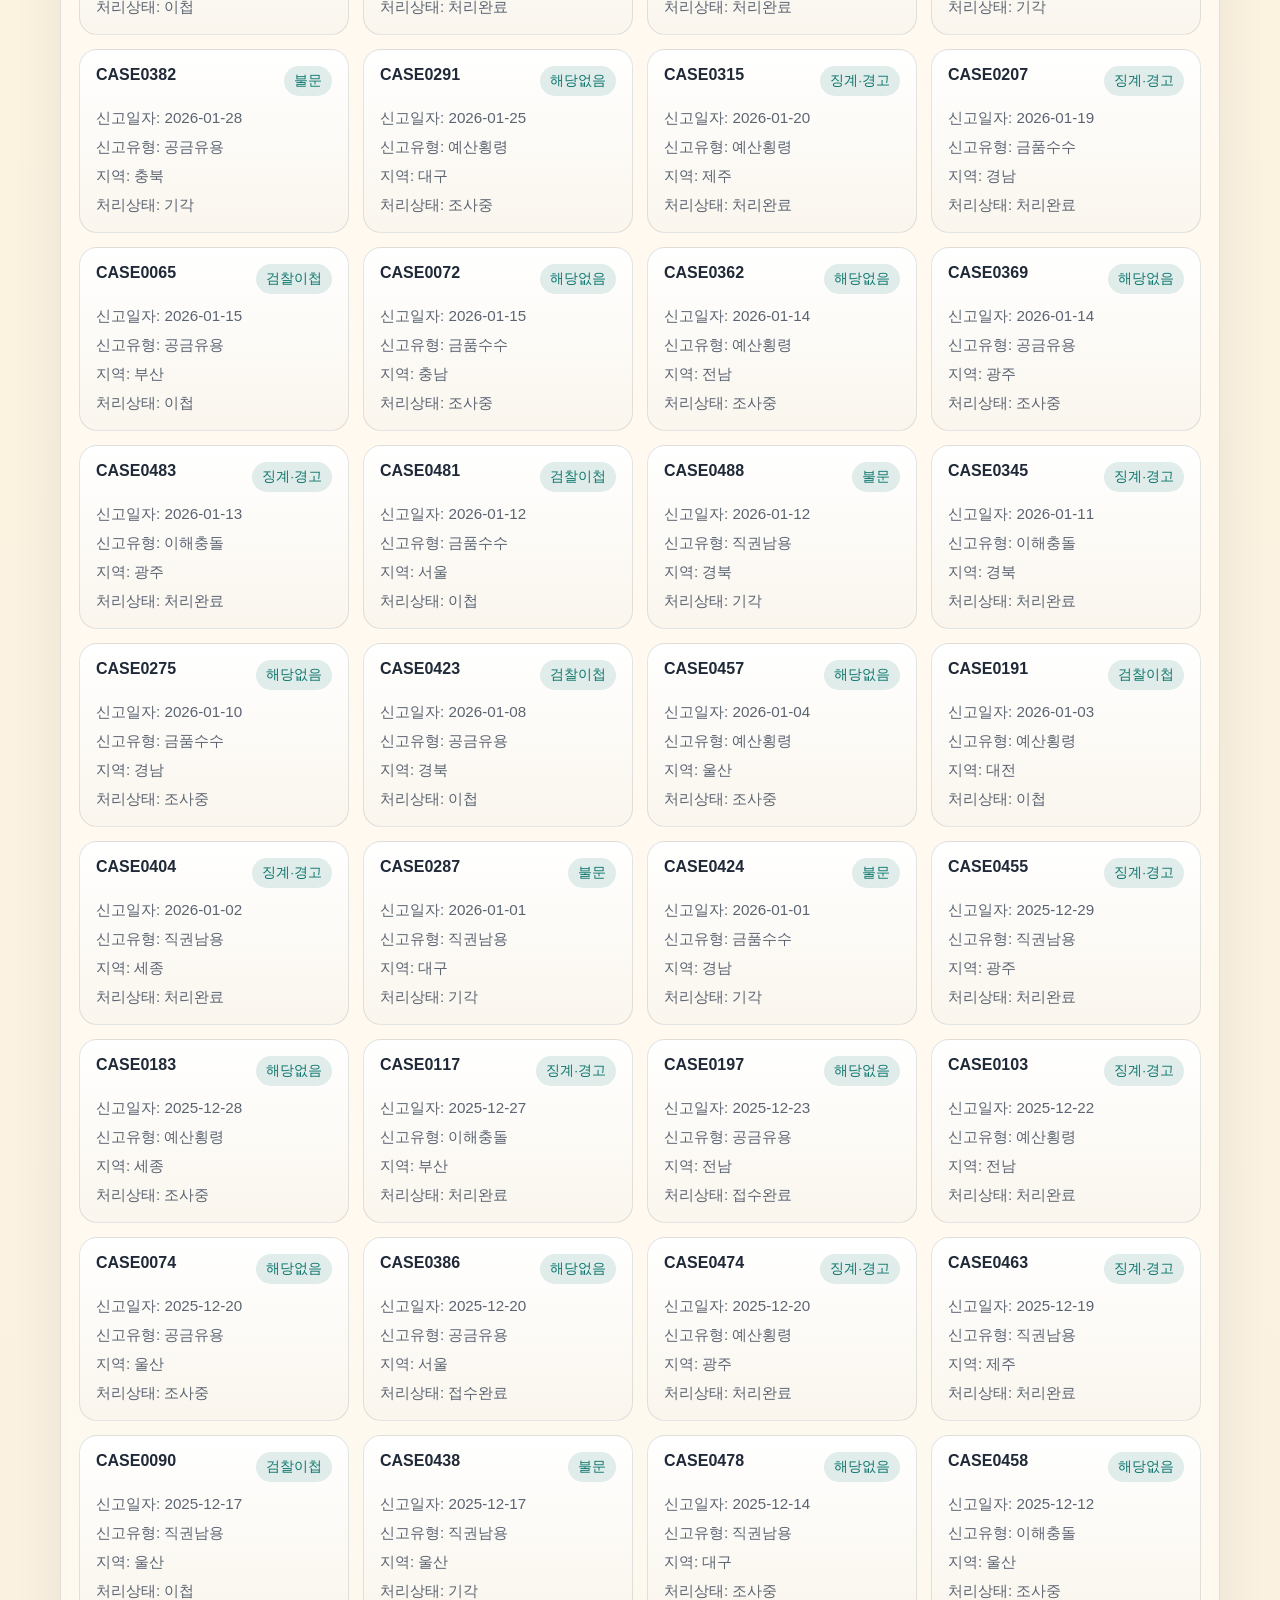
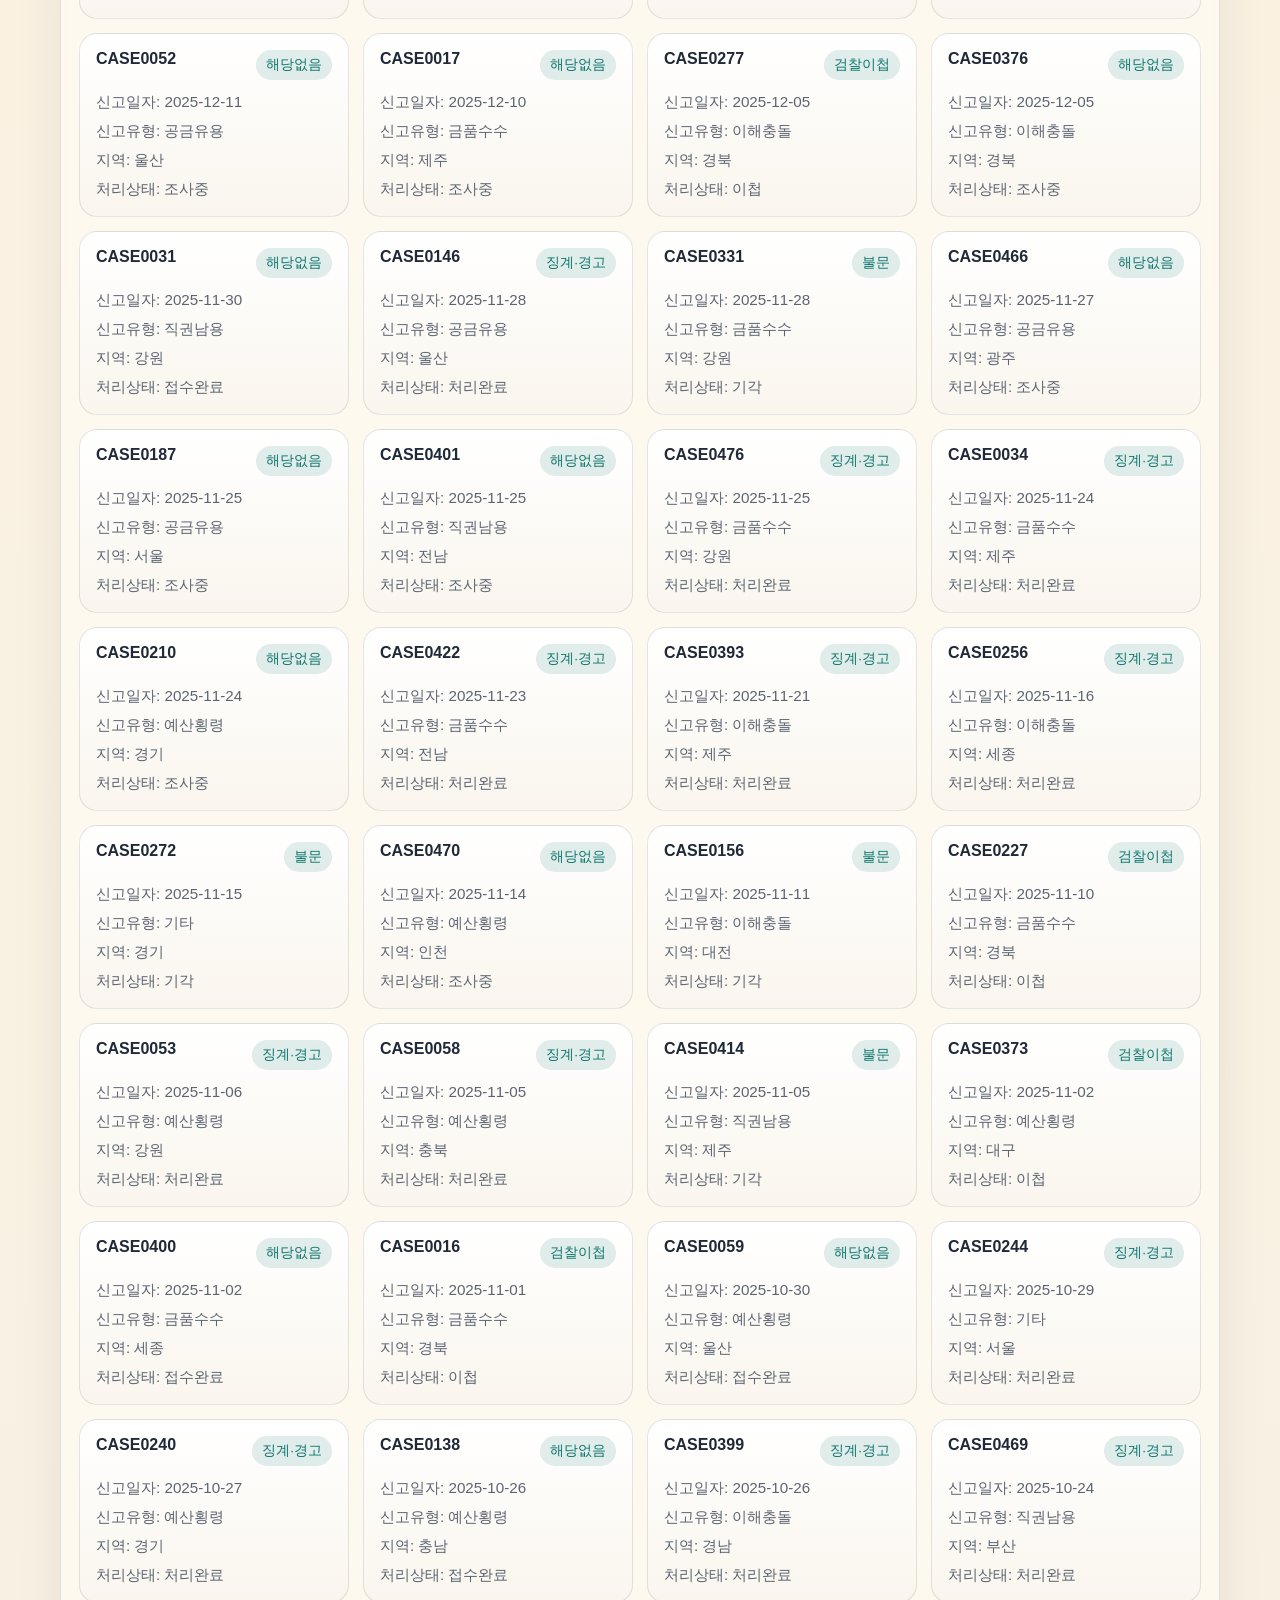
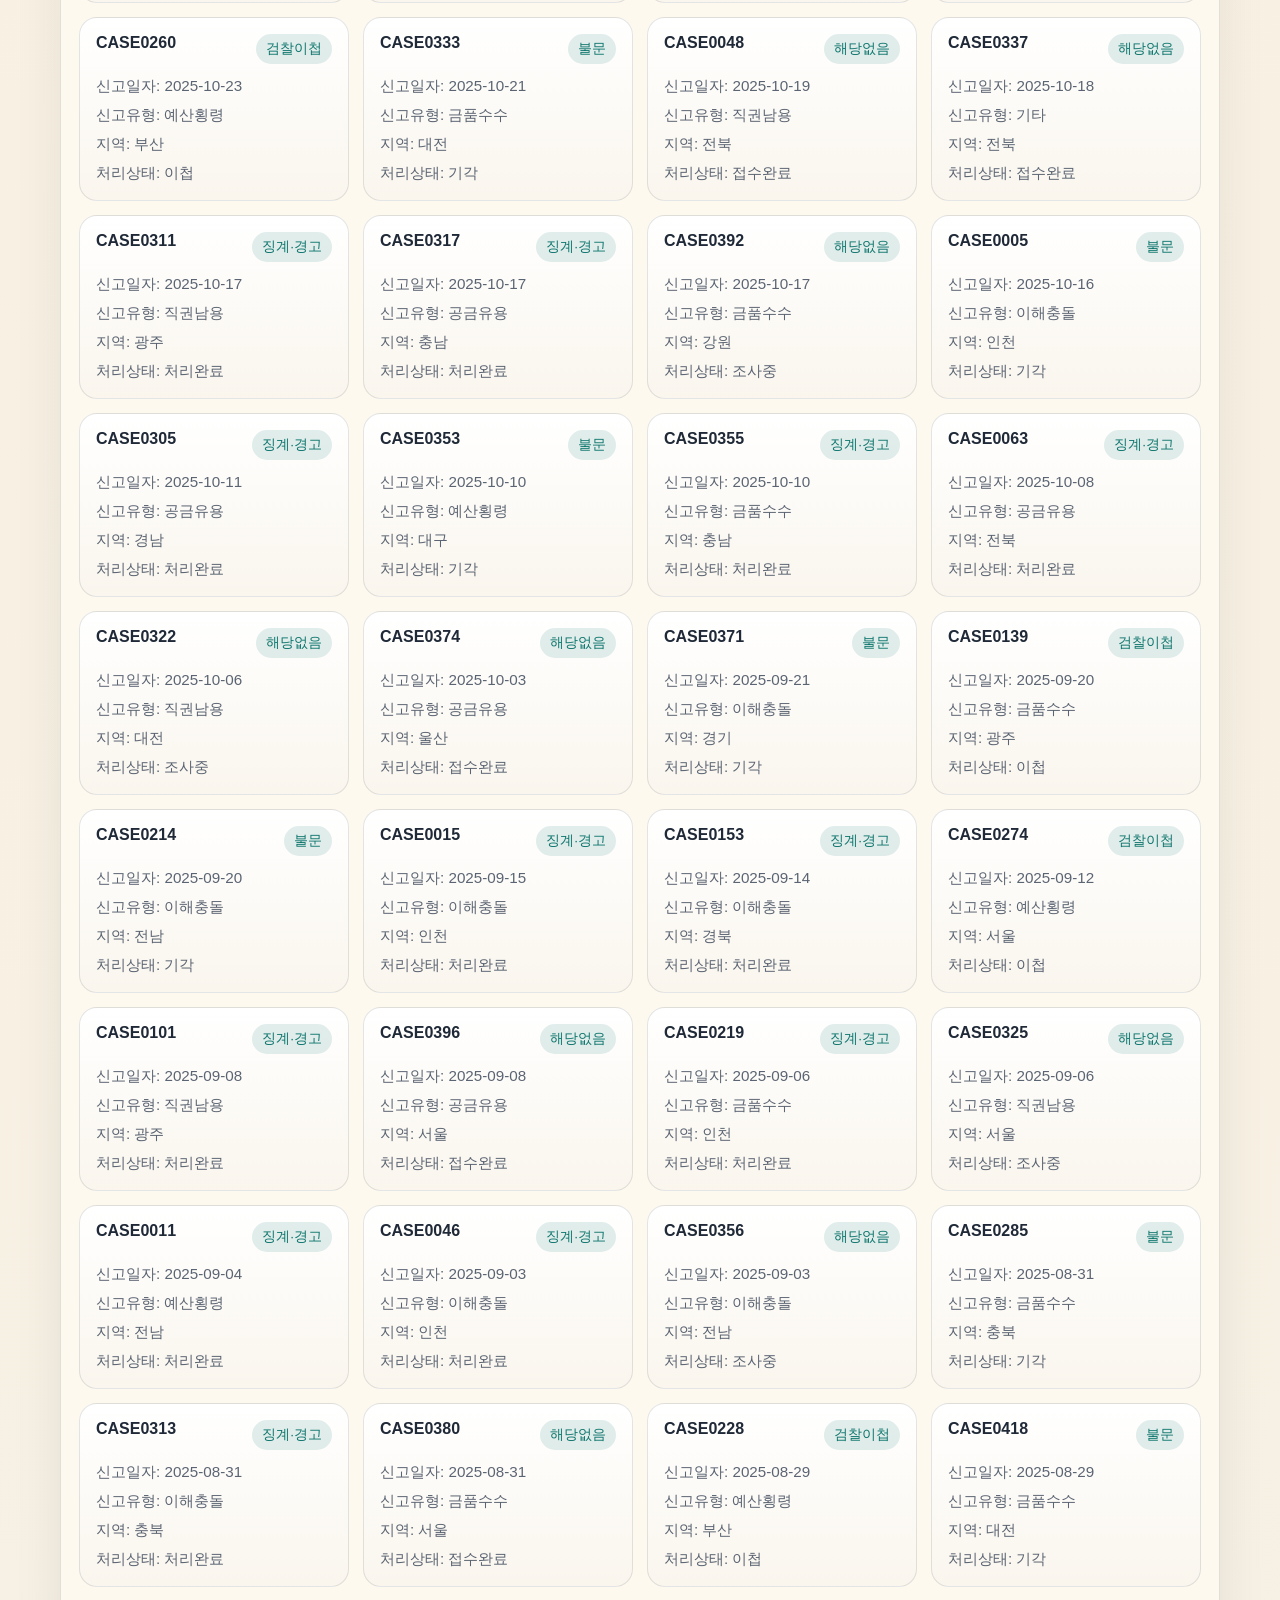
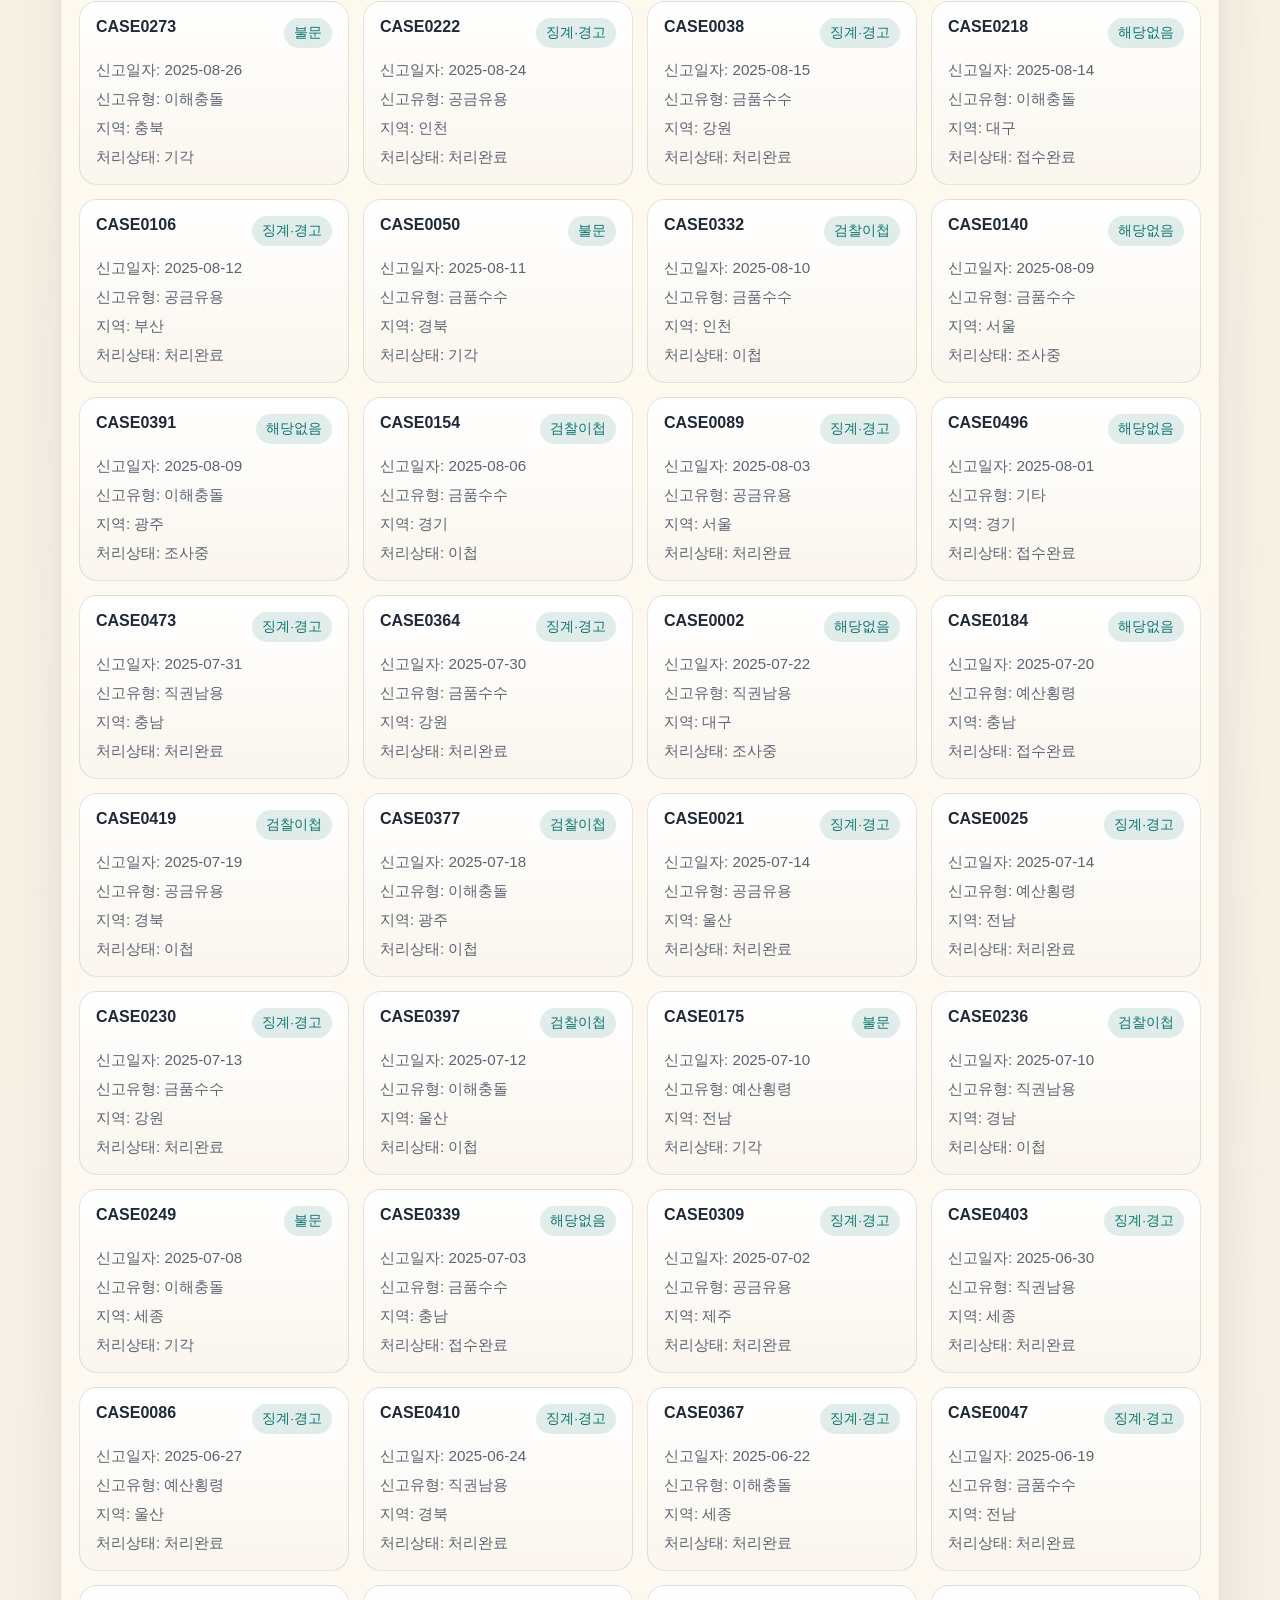
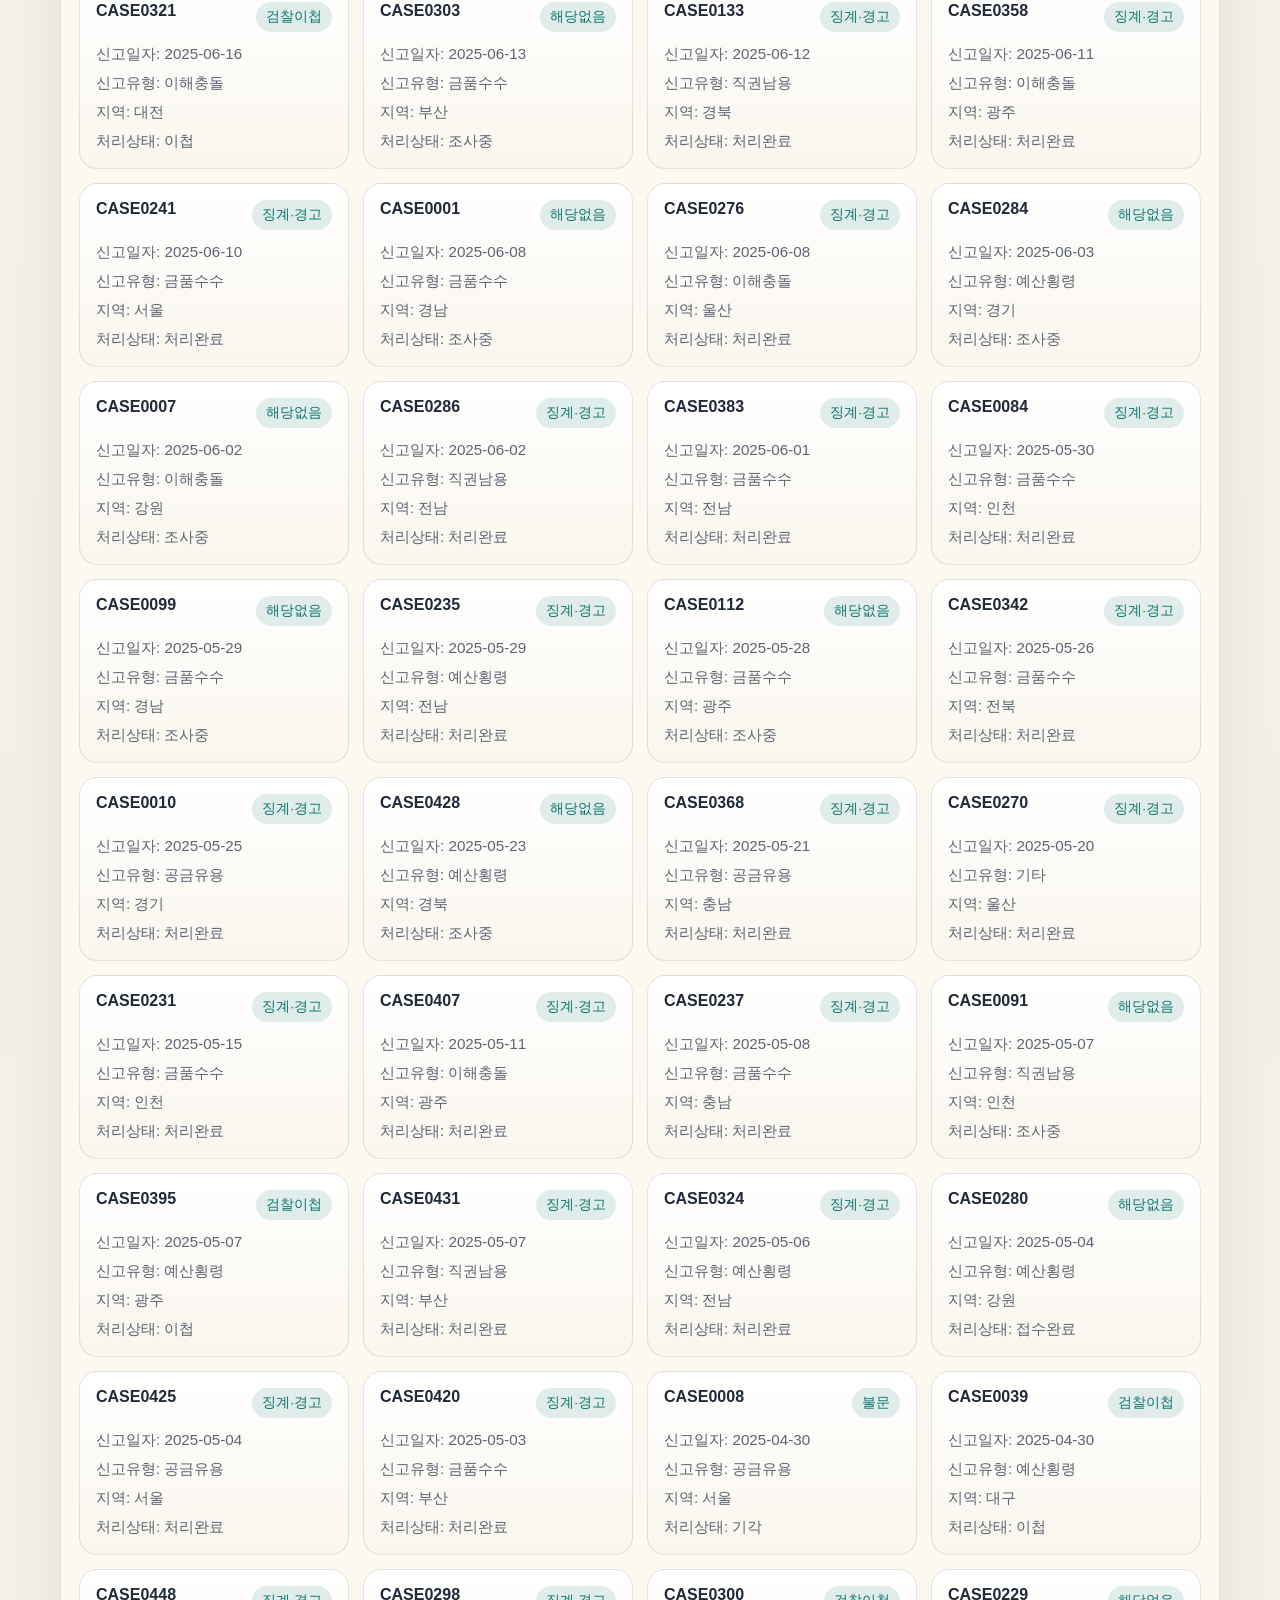
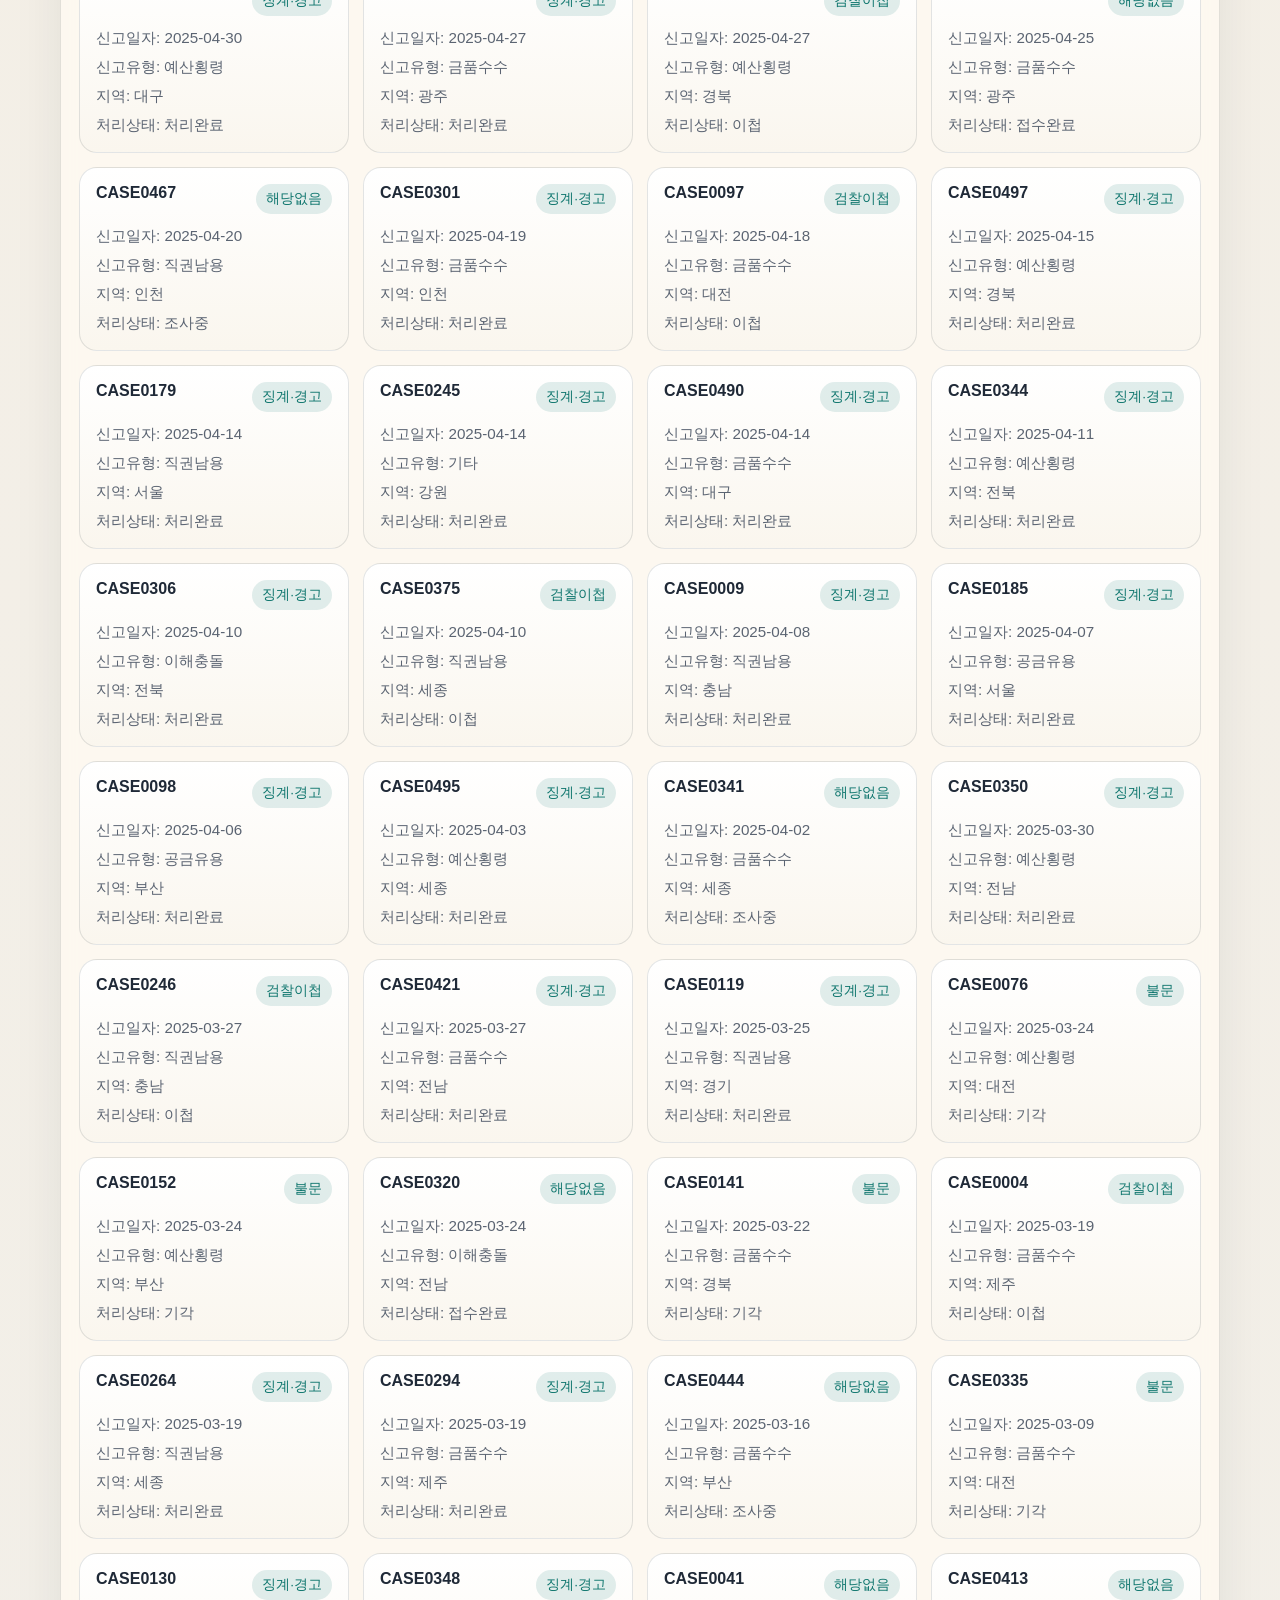
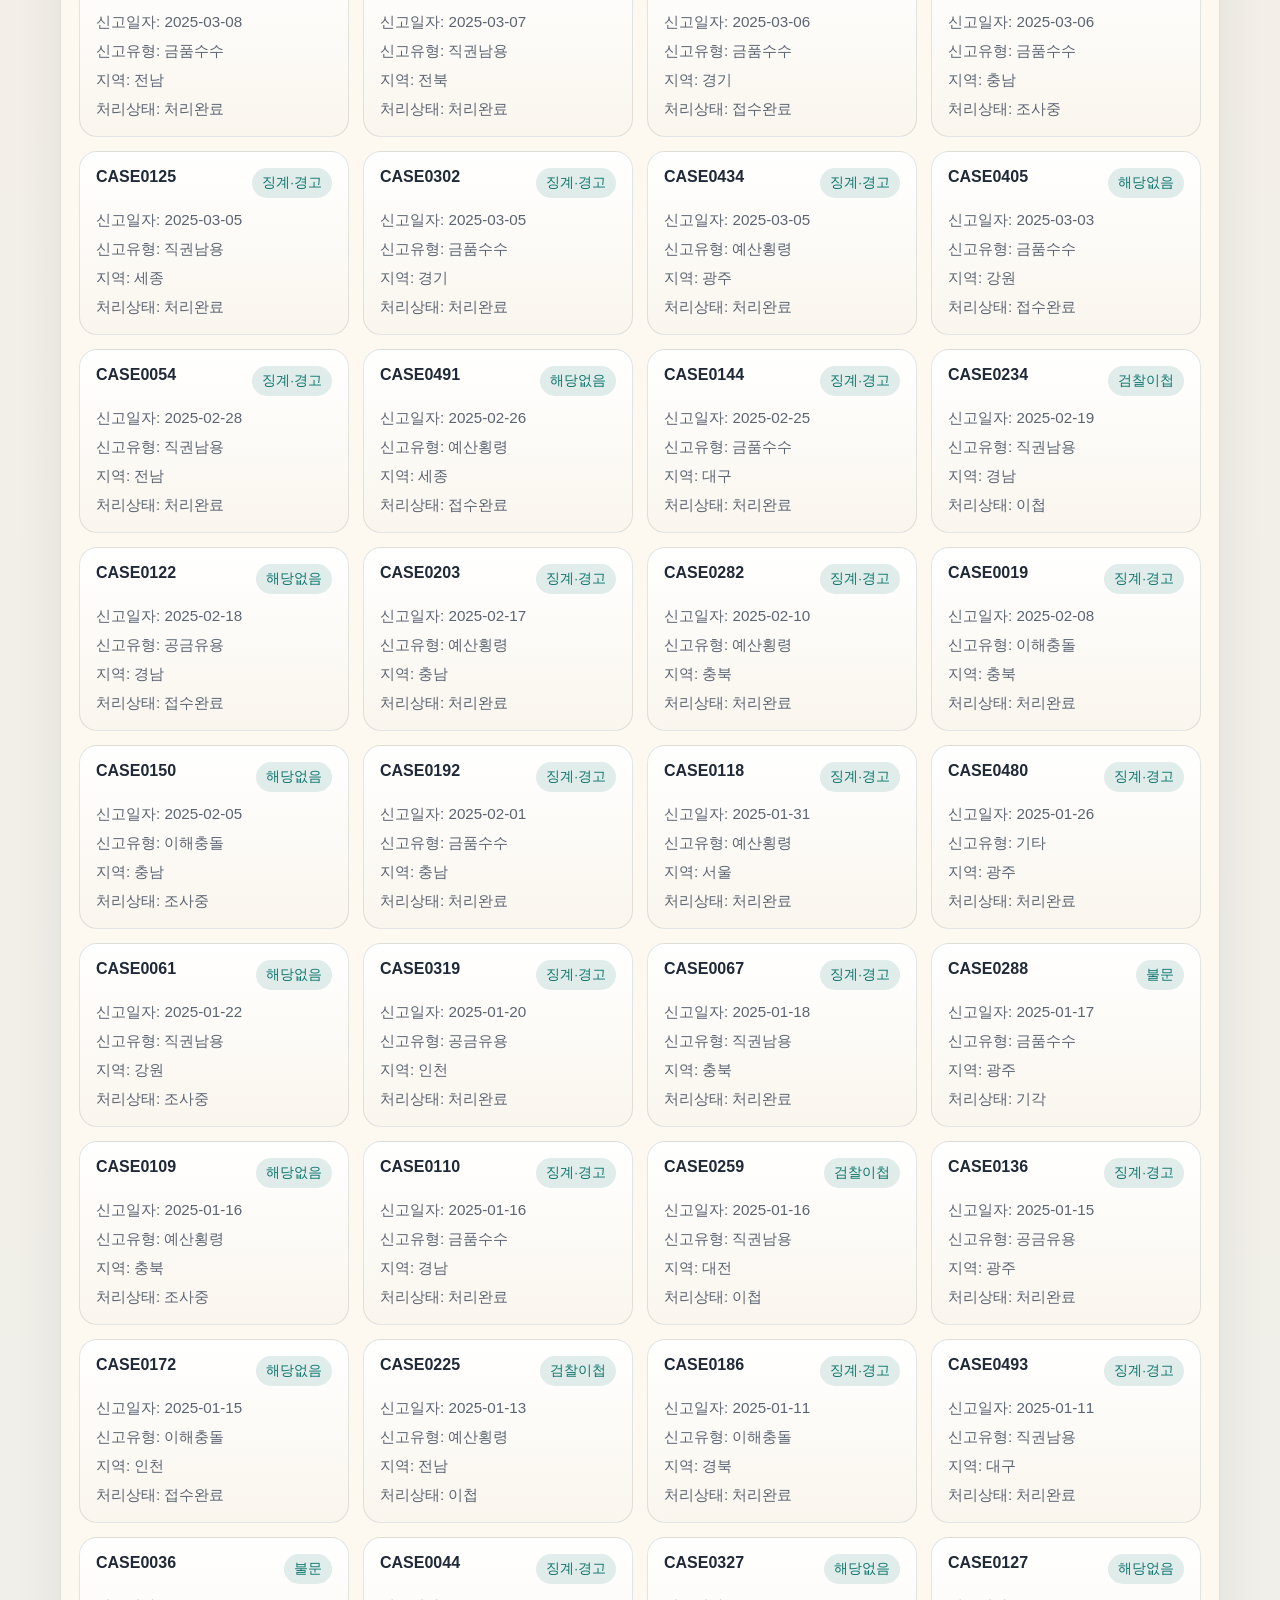
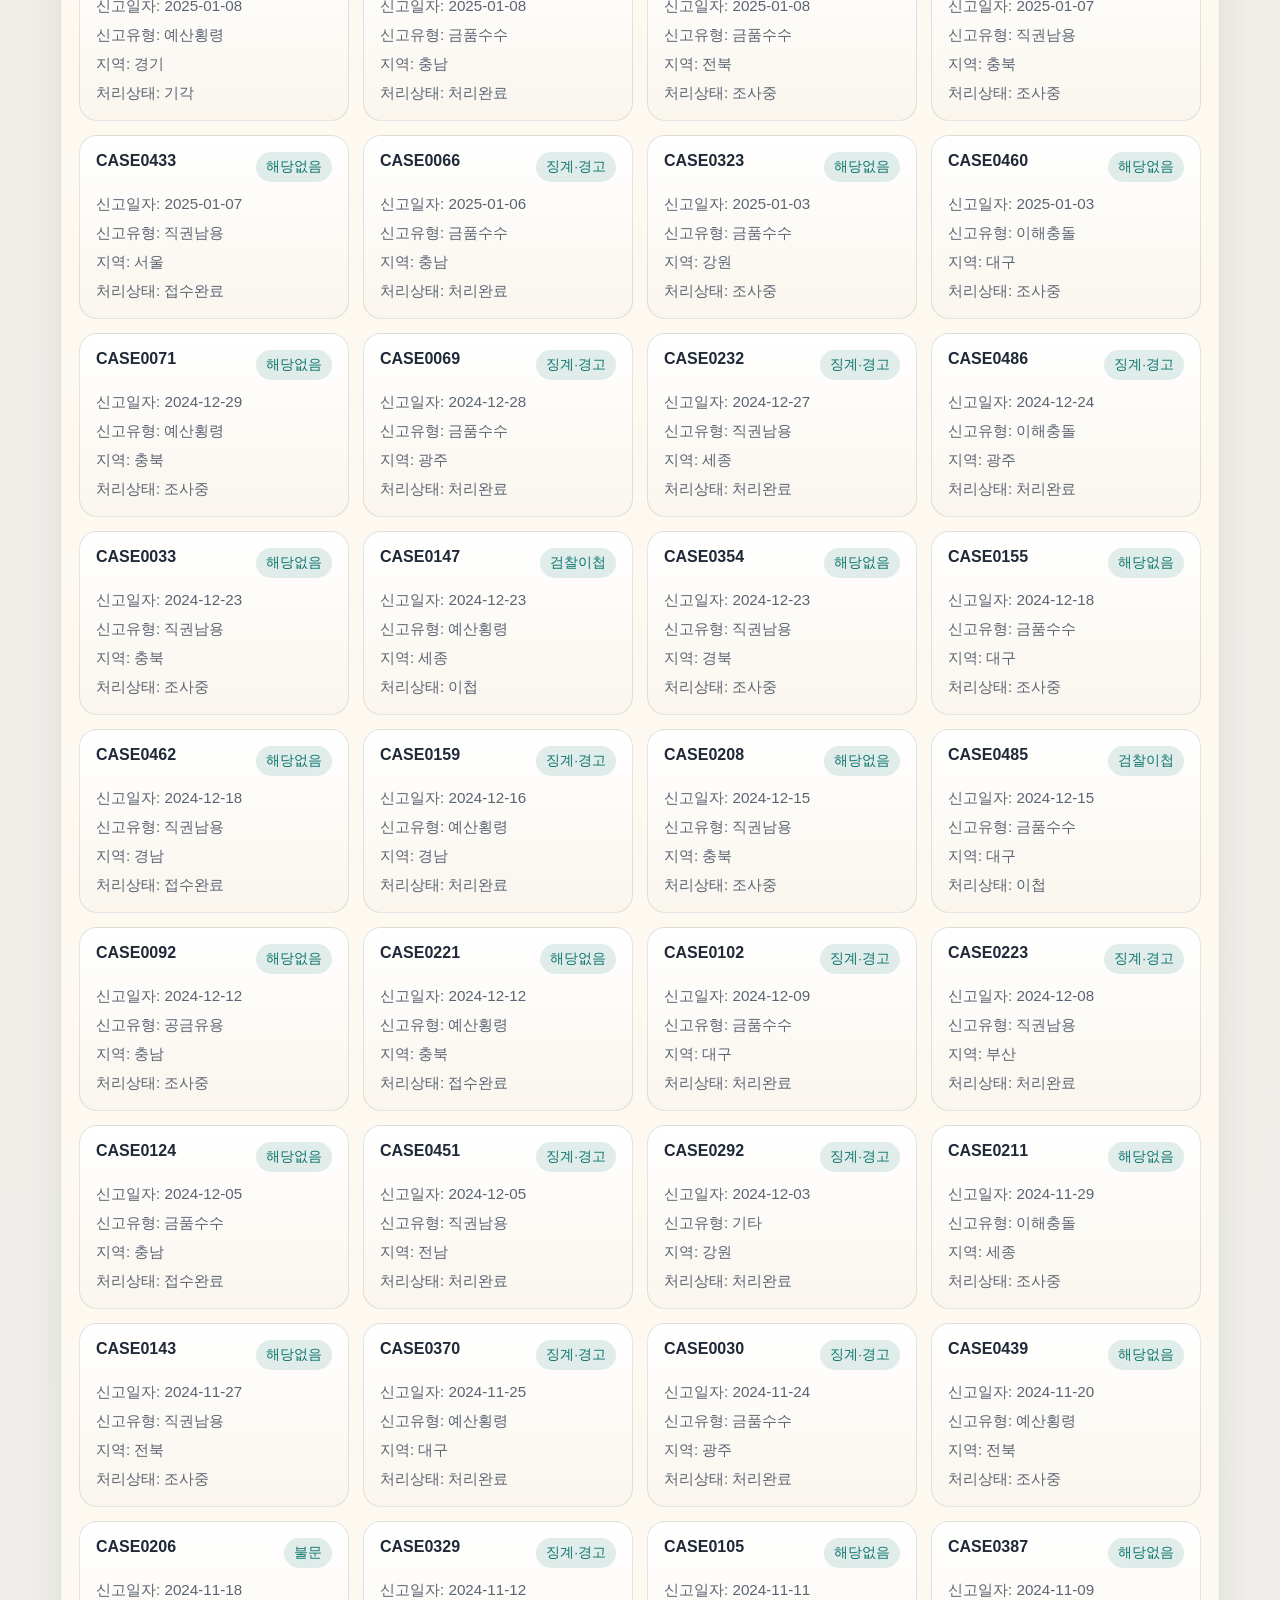
==== commit 7ddd79bd: "Embed Korea.kr RSS items for GitHub Pages" ====
--- a/index.html
+++ b/index.html
@@ -1,4 +1,4 @@
-<!doctype html>
+﻿<!doctype html>
 <html lang="ko">
 <head>
   <meta charset="utf-8">
@@ -45,20 +45,22 @@
       <section class="panel">
         <div class="section-head">
           <h2>청렴 교육 현황</h2>
-          <p>JSON으로 정리된 교육 데이터 요약</p>
+          <p>데이터 요약</p>
         </div>
         <div id="eduSummary" class="edu-summary"></div>
       </section>
       <section class="panel">
         <div class="section-head">
           <h2>행안부 보도자료 RSS</h2>
-          <p>최신 정책 동향 5건 이상을 실시간 표시</p>
+          <p>최신 정책 동향 5건 이상 표시</p>
         </div>
         <div id="rssStatus" class="muted">RSS를 불러오는 중입니다.</div>
         <ul id="rssList" class="rss-list"></ul>
       </section>
     </section>
   </main>
+  <script src="./data.js"></script>
+  <script src="./rss-data.js"></script>
   <script src="./app.js"></script>
 </body>
 </html>
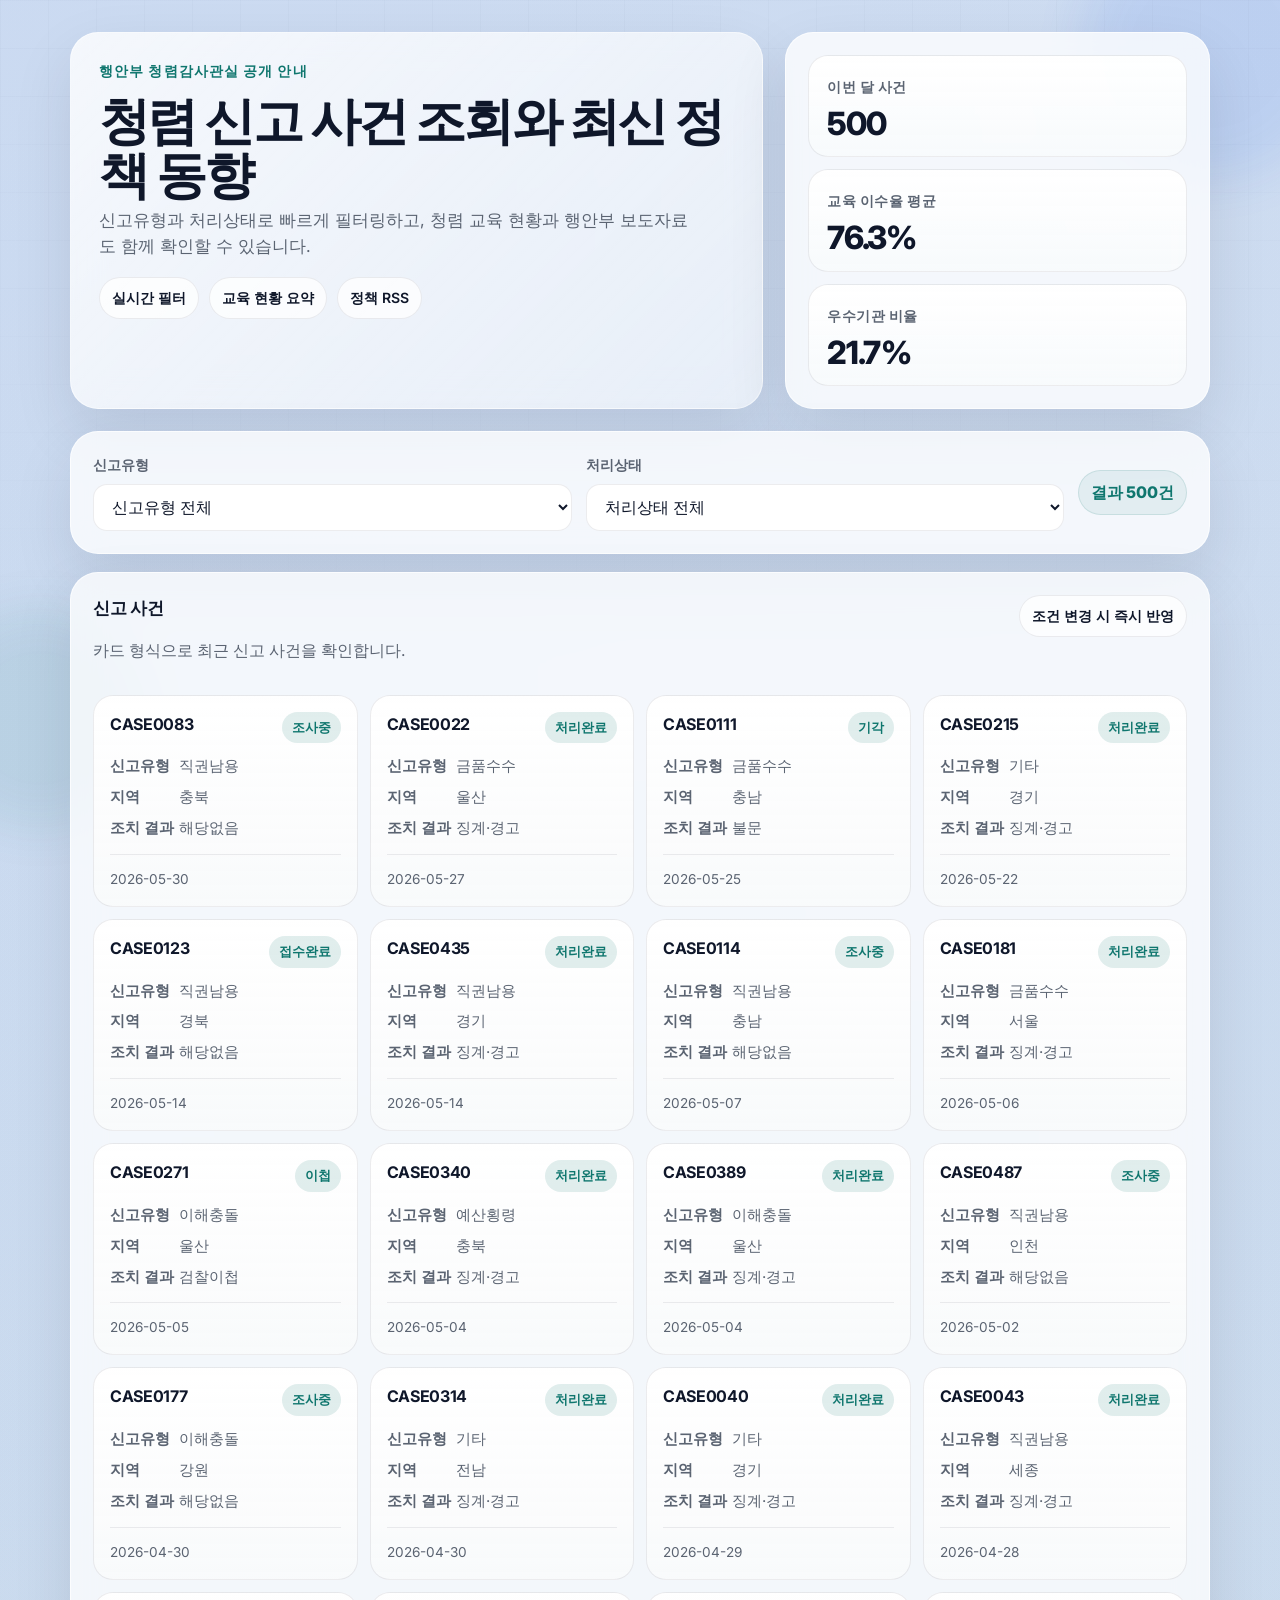
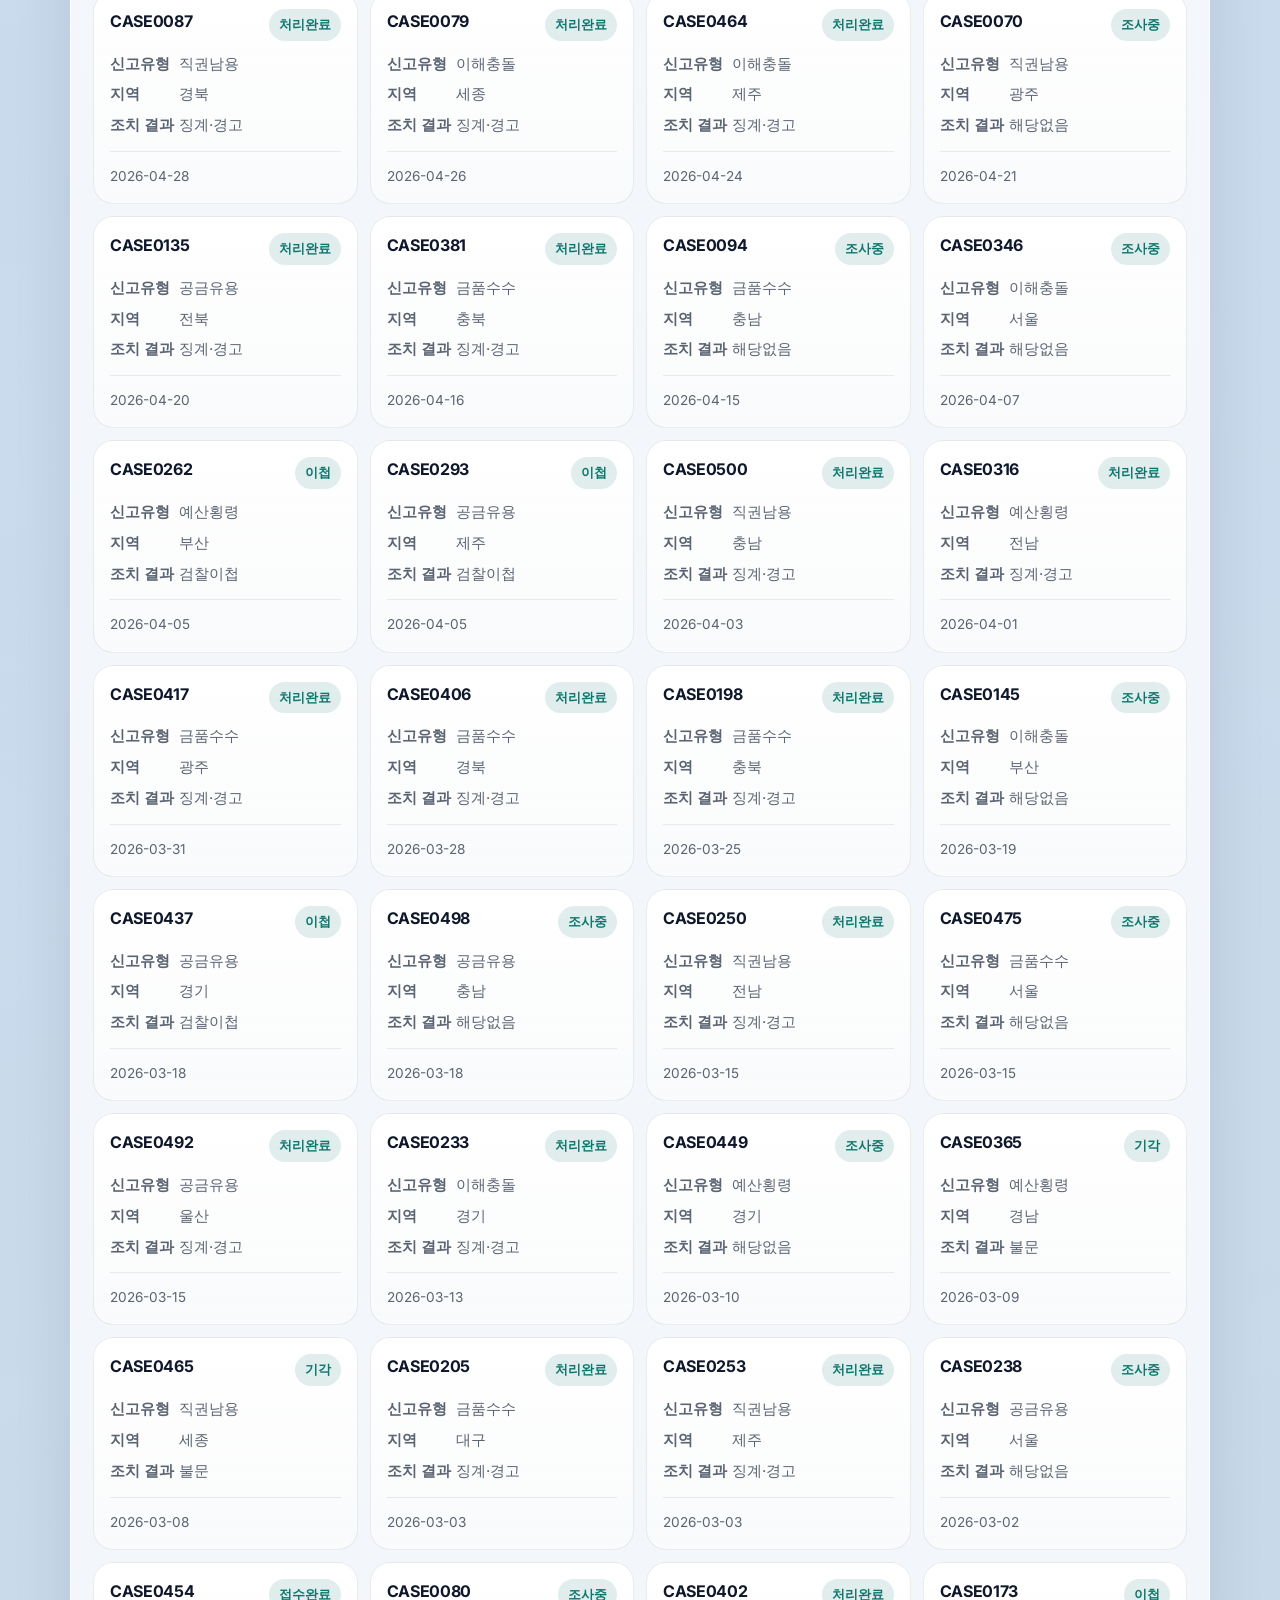
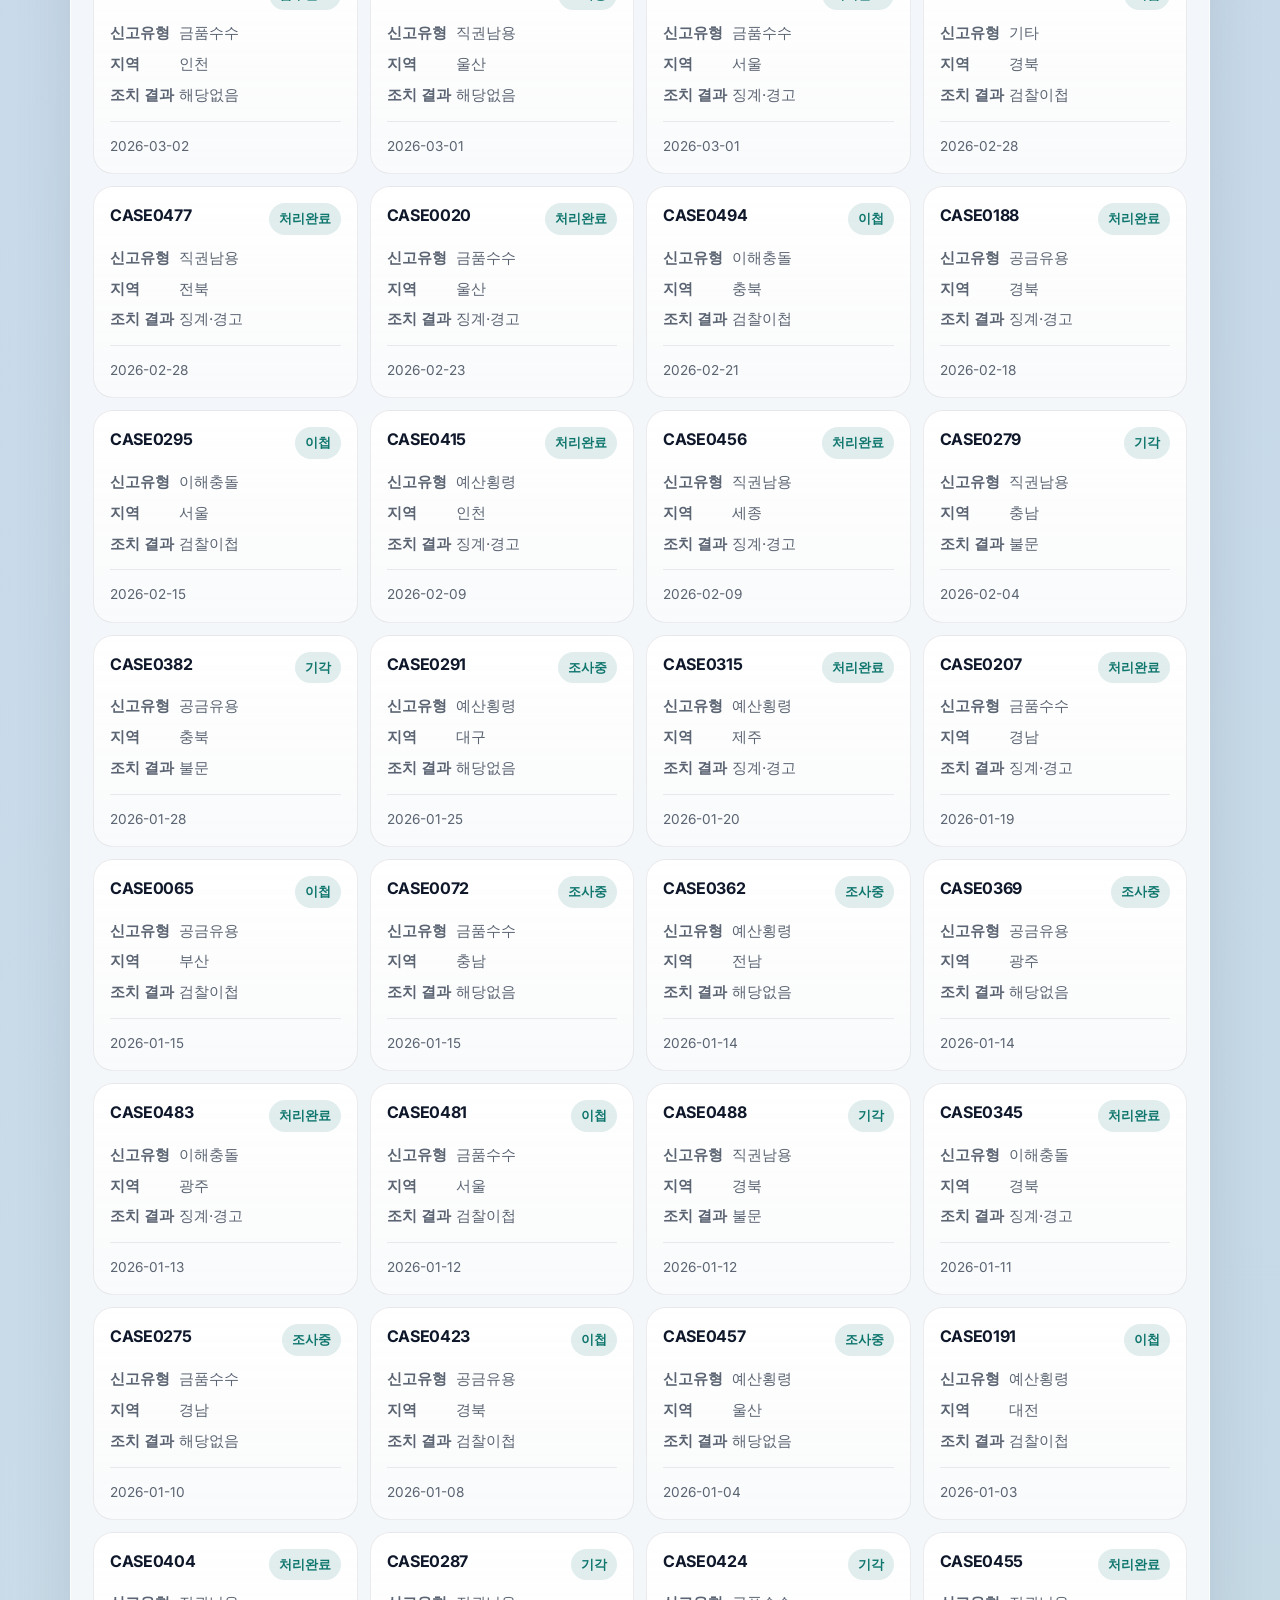
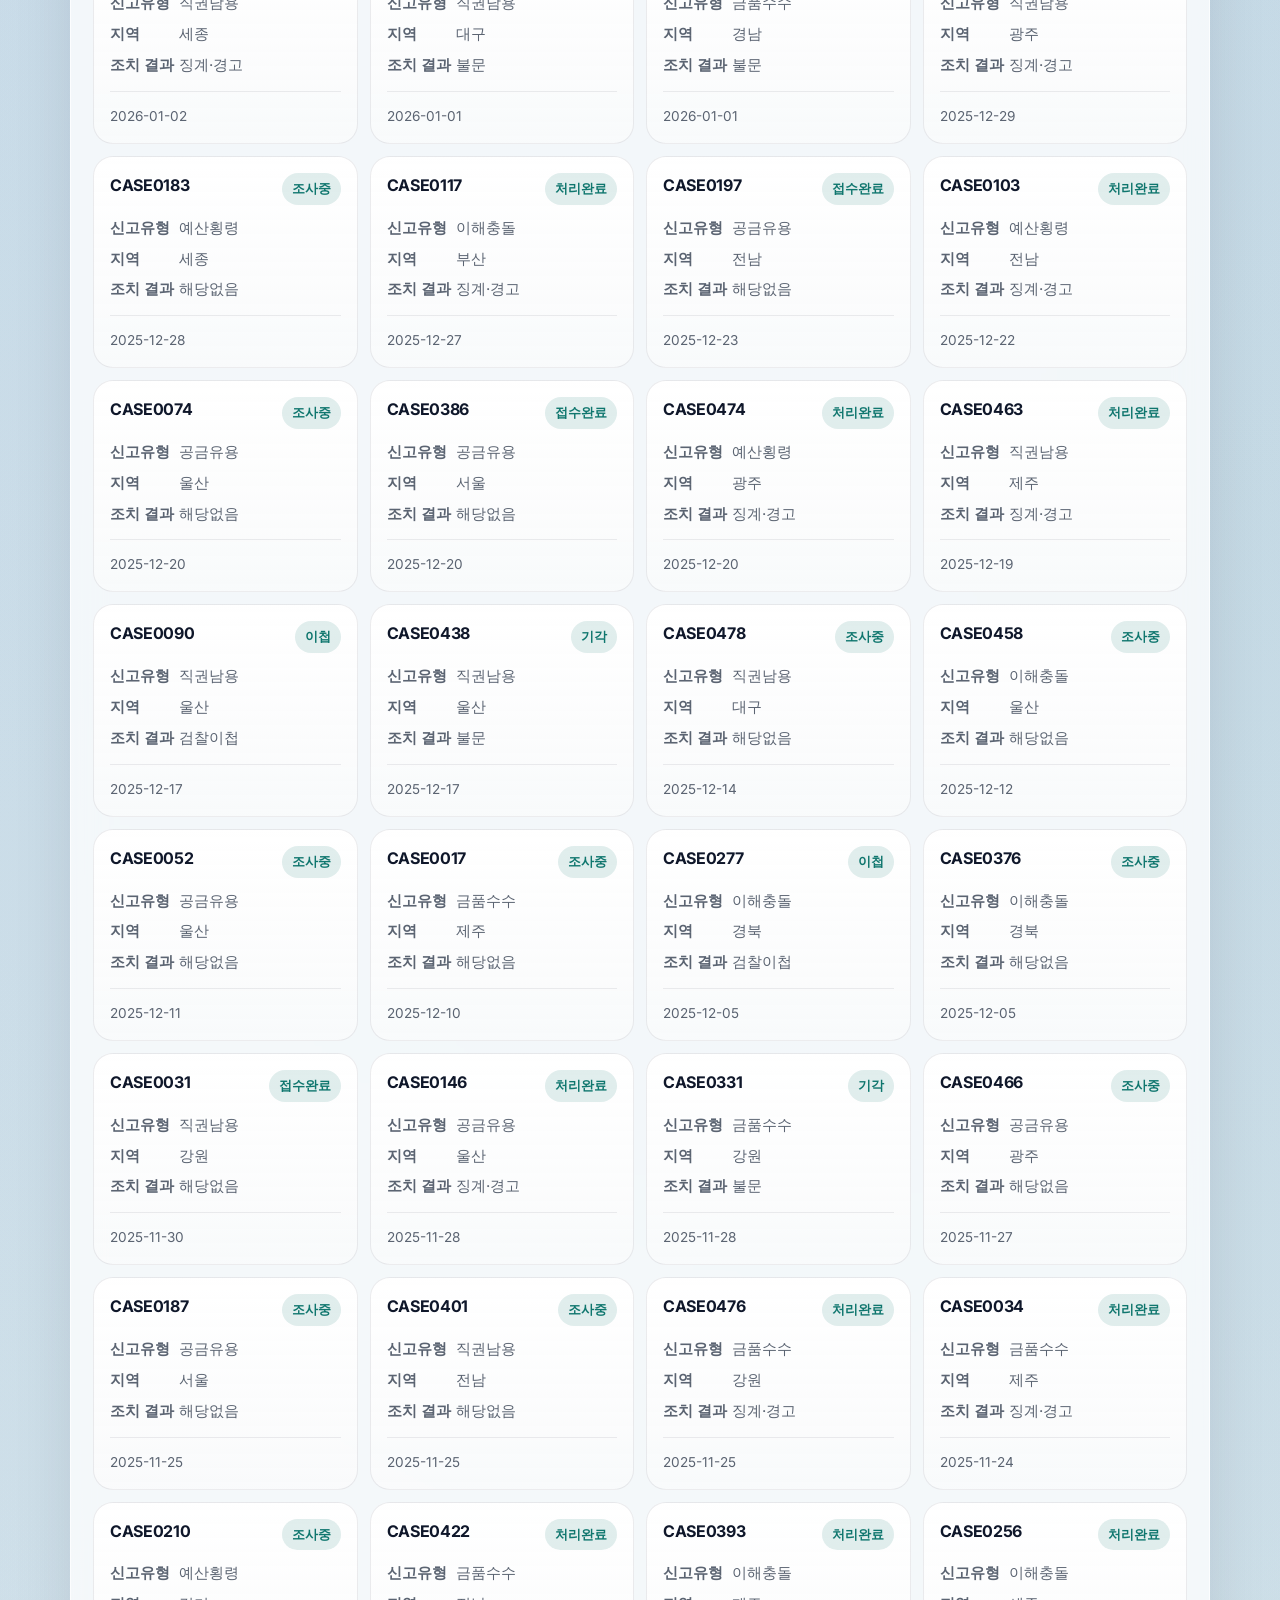
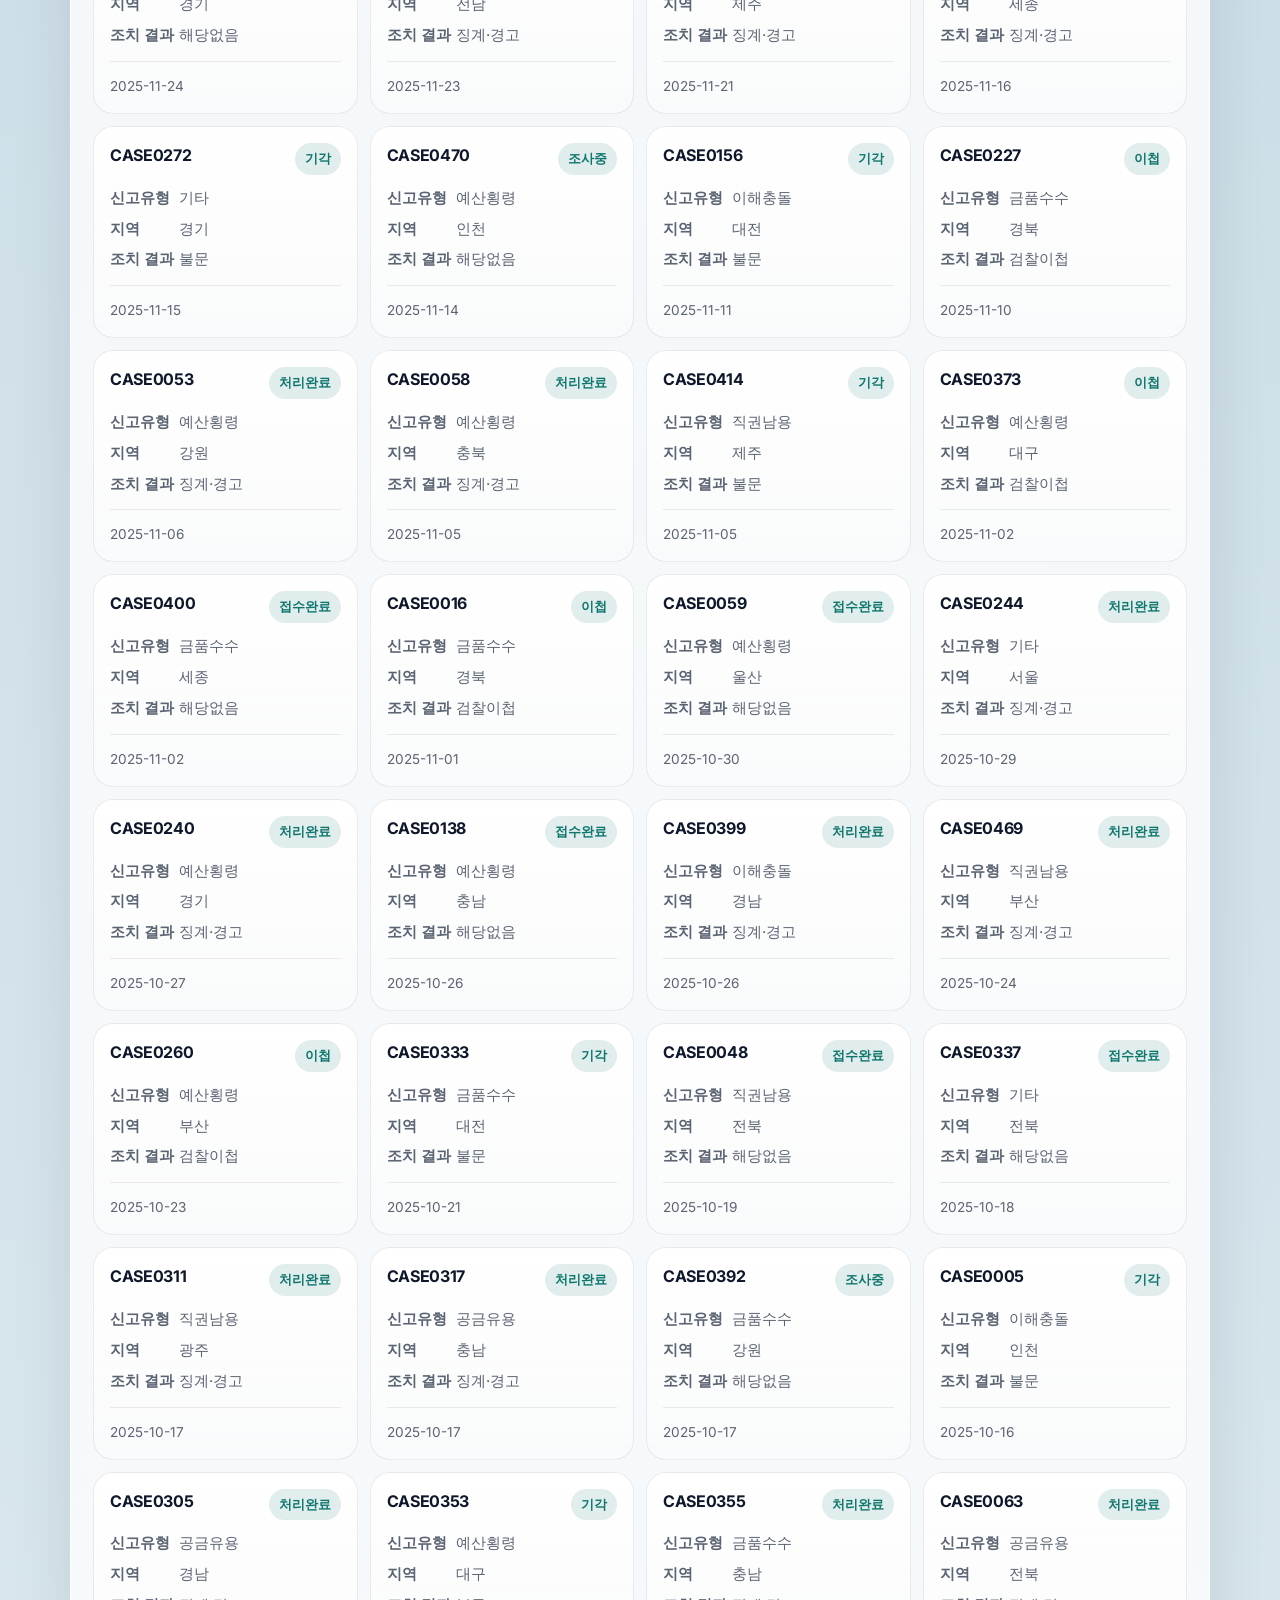
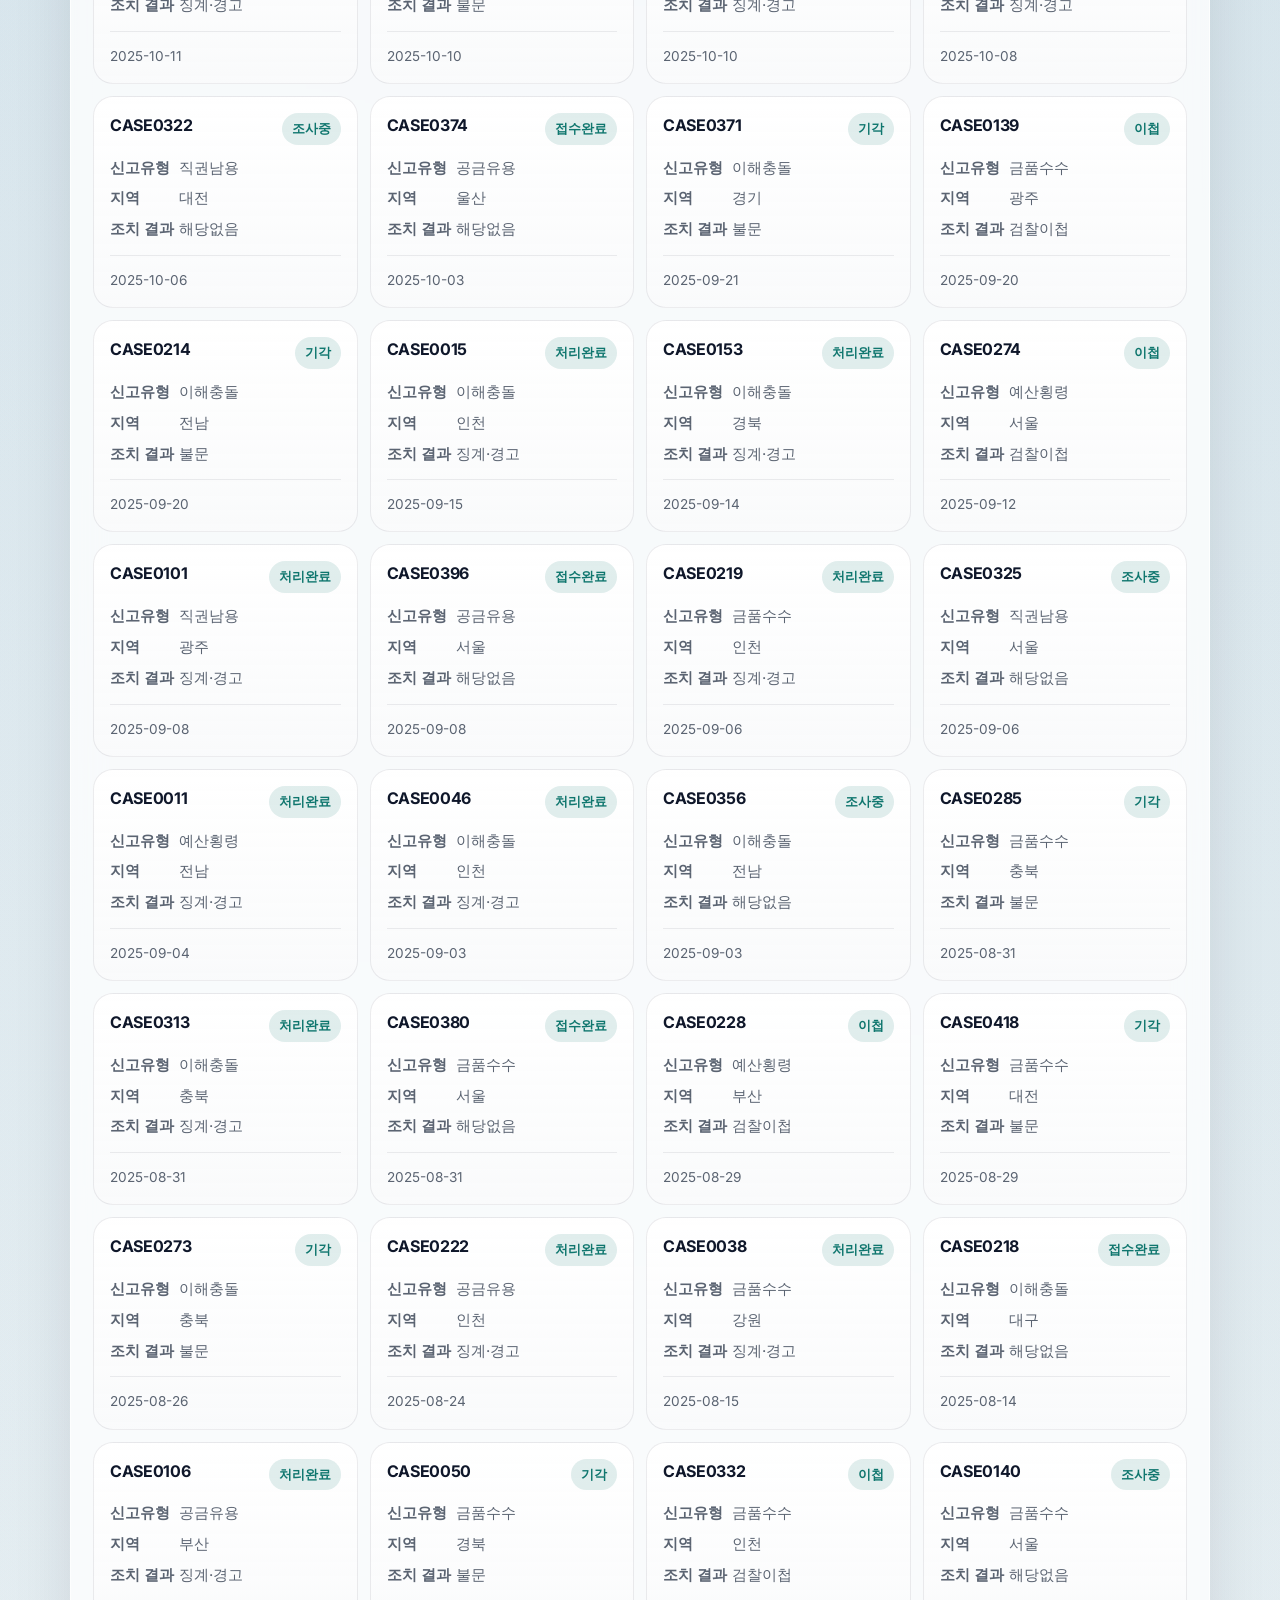
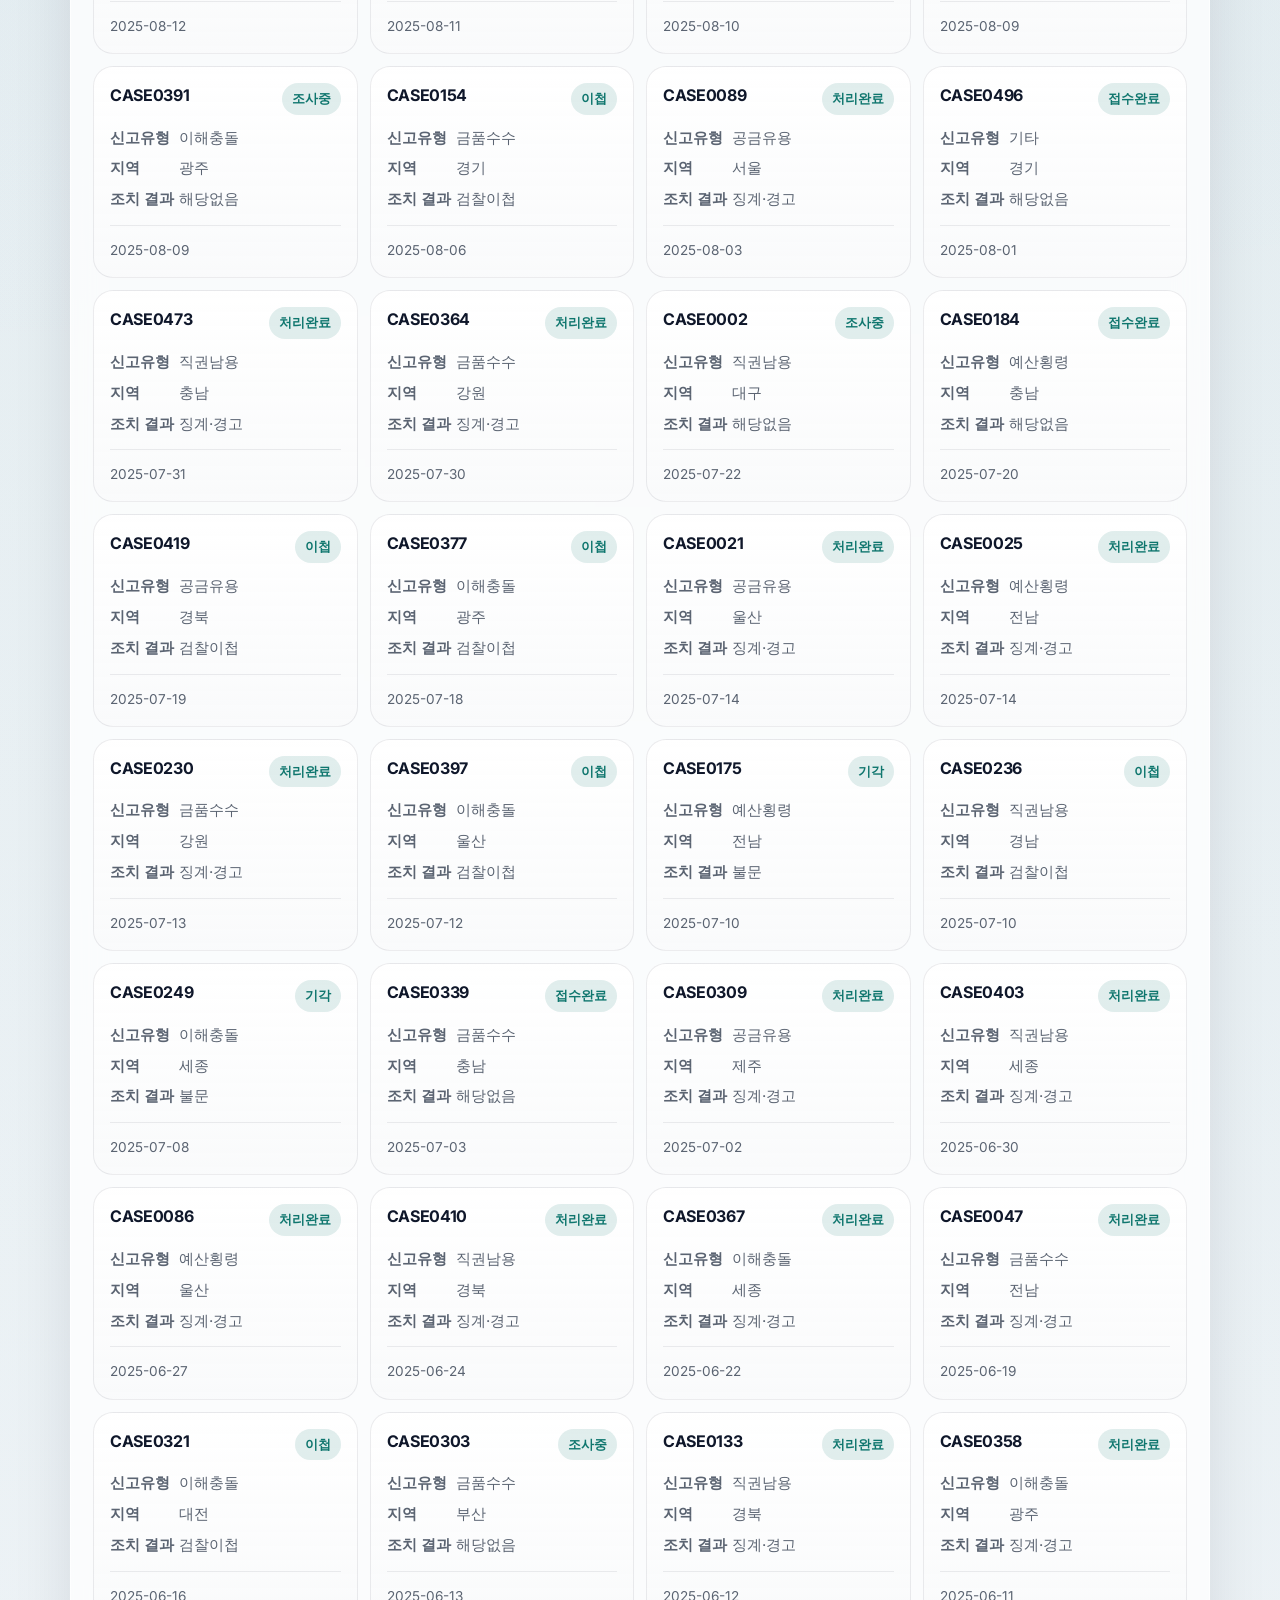
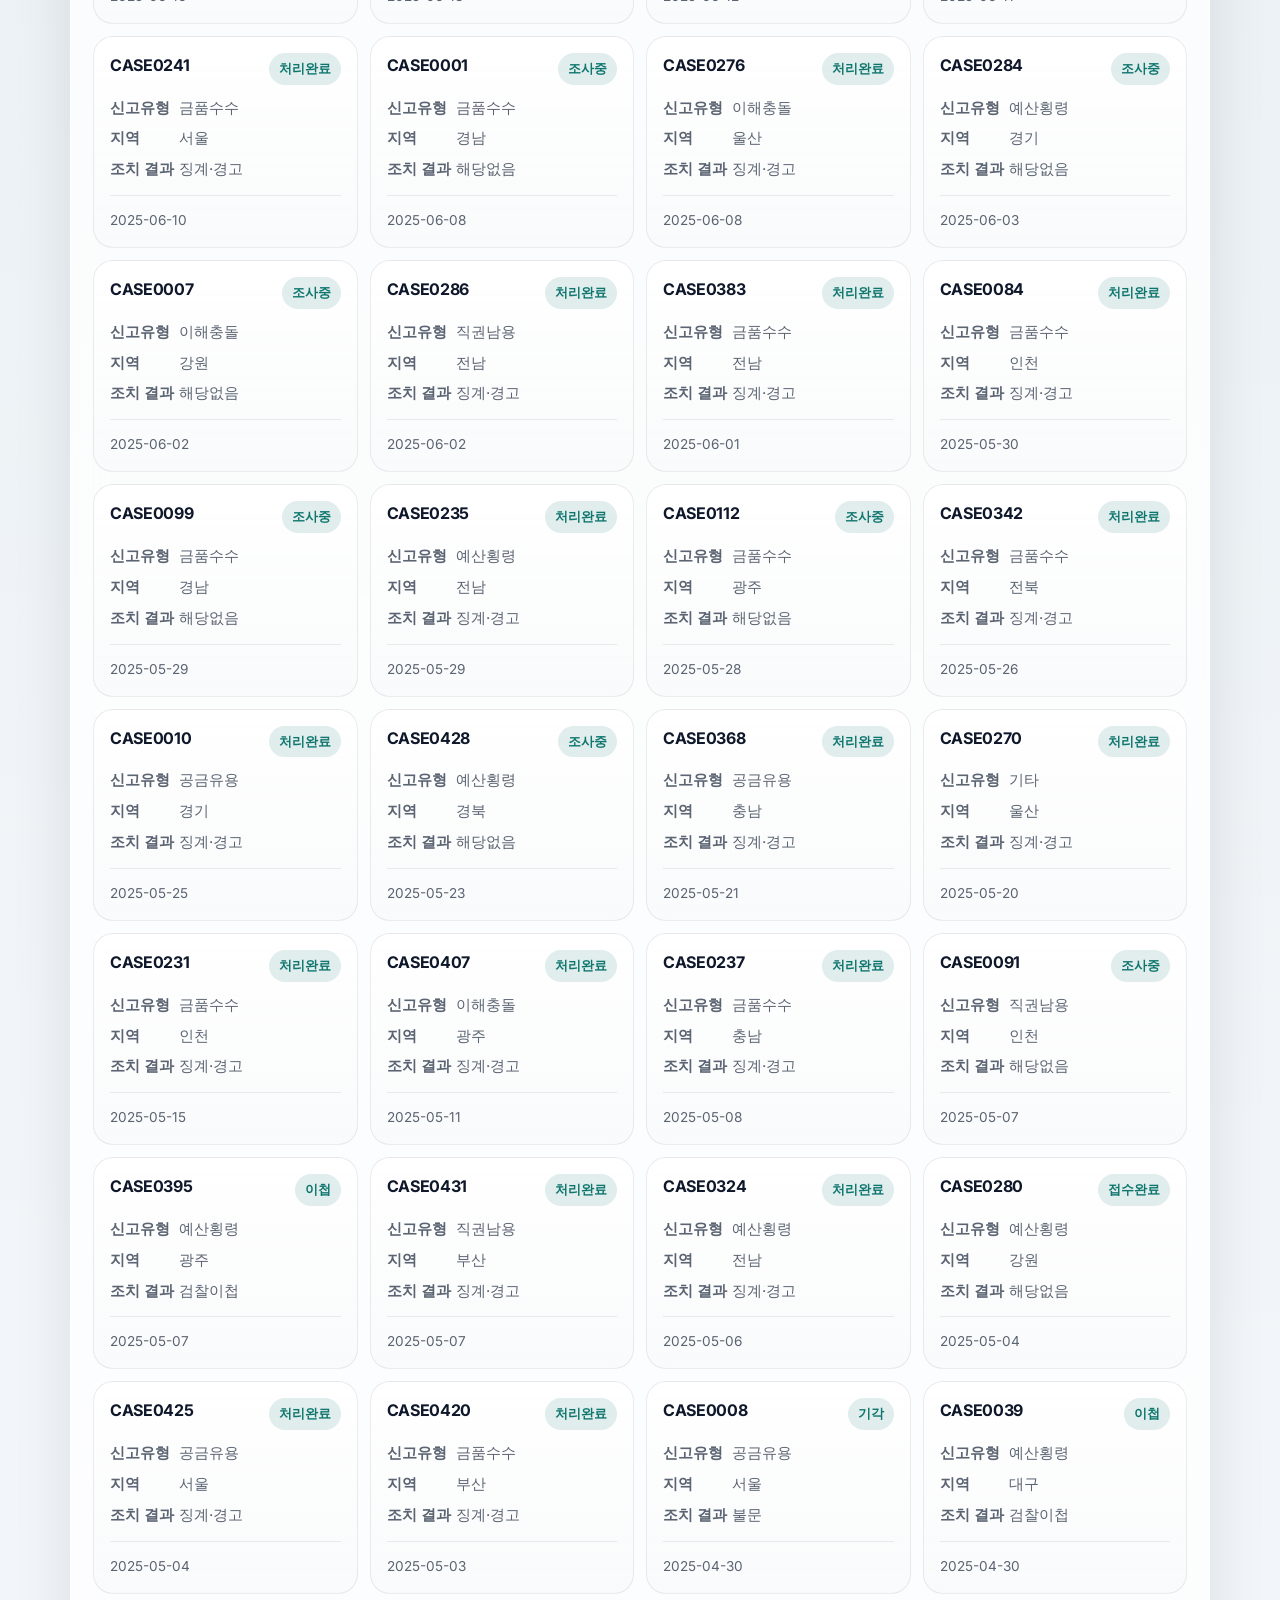
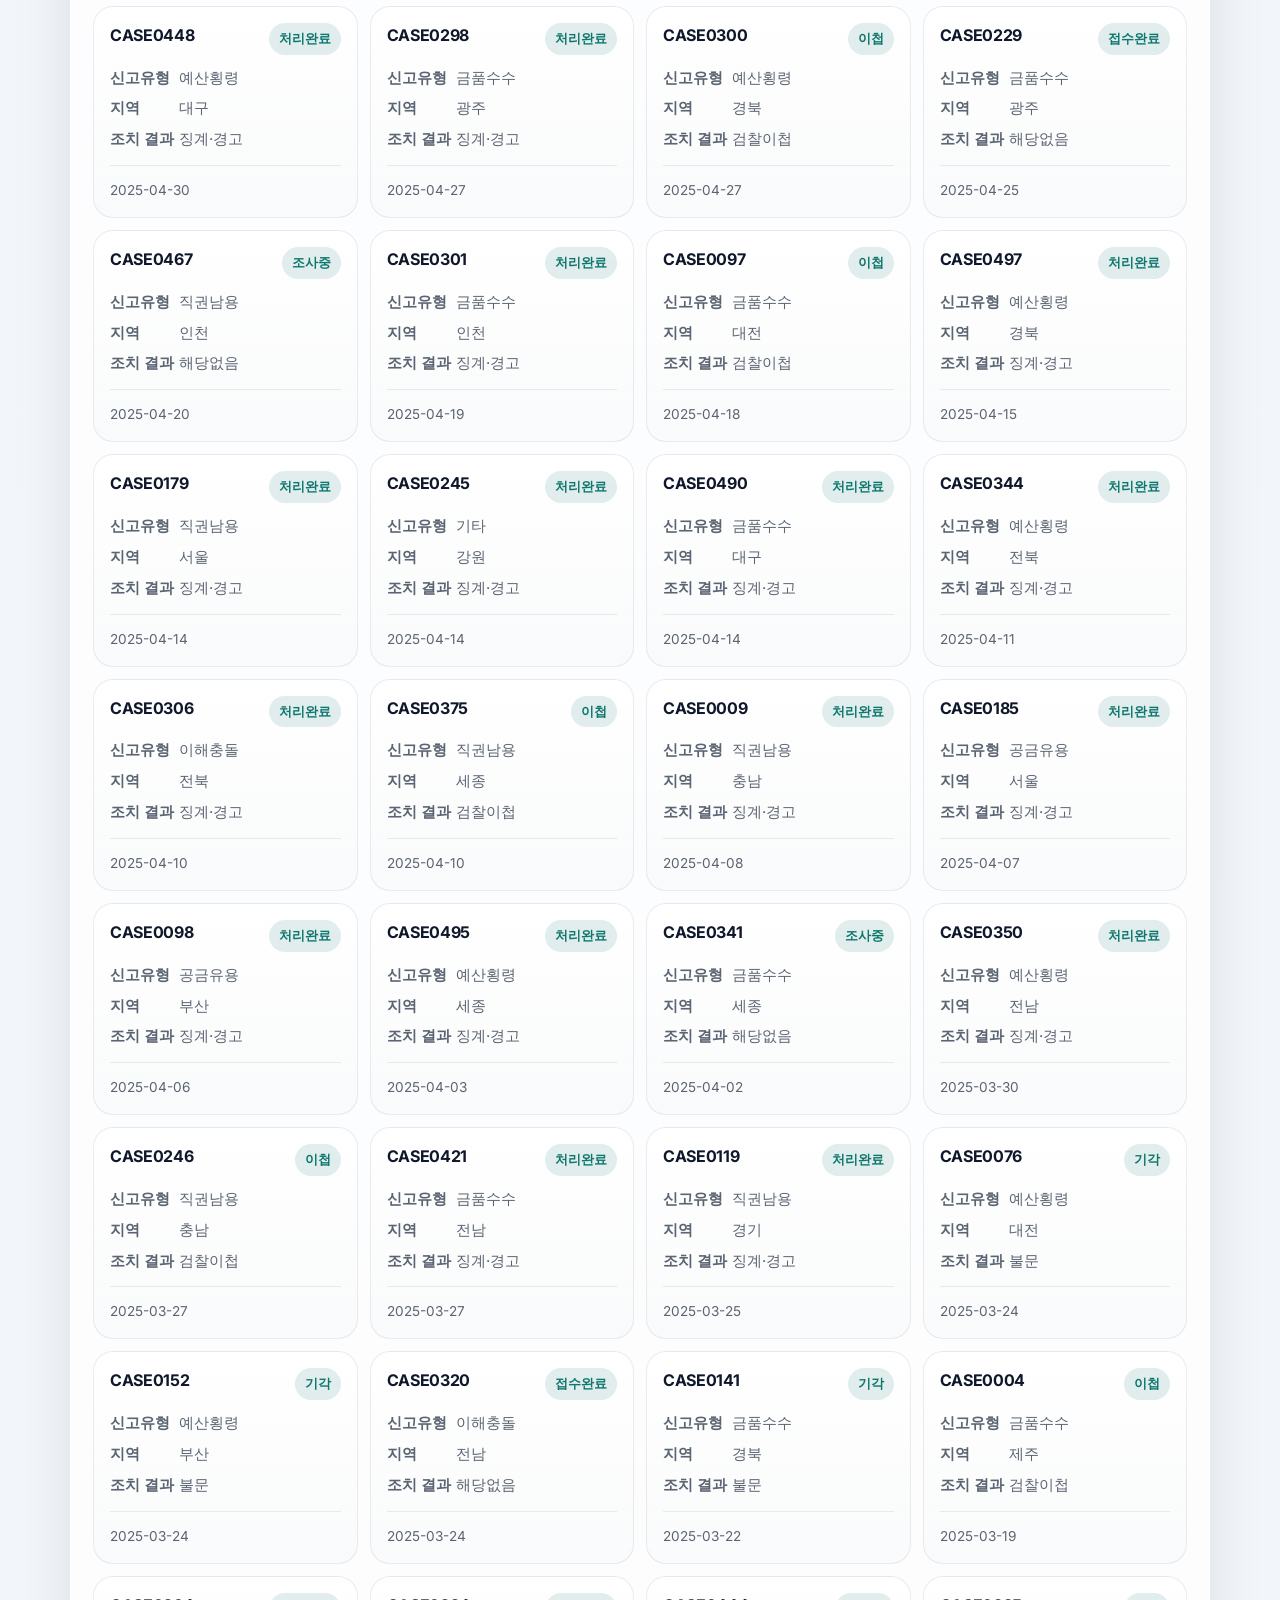
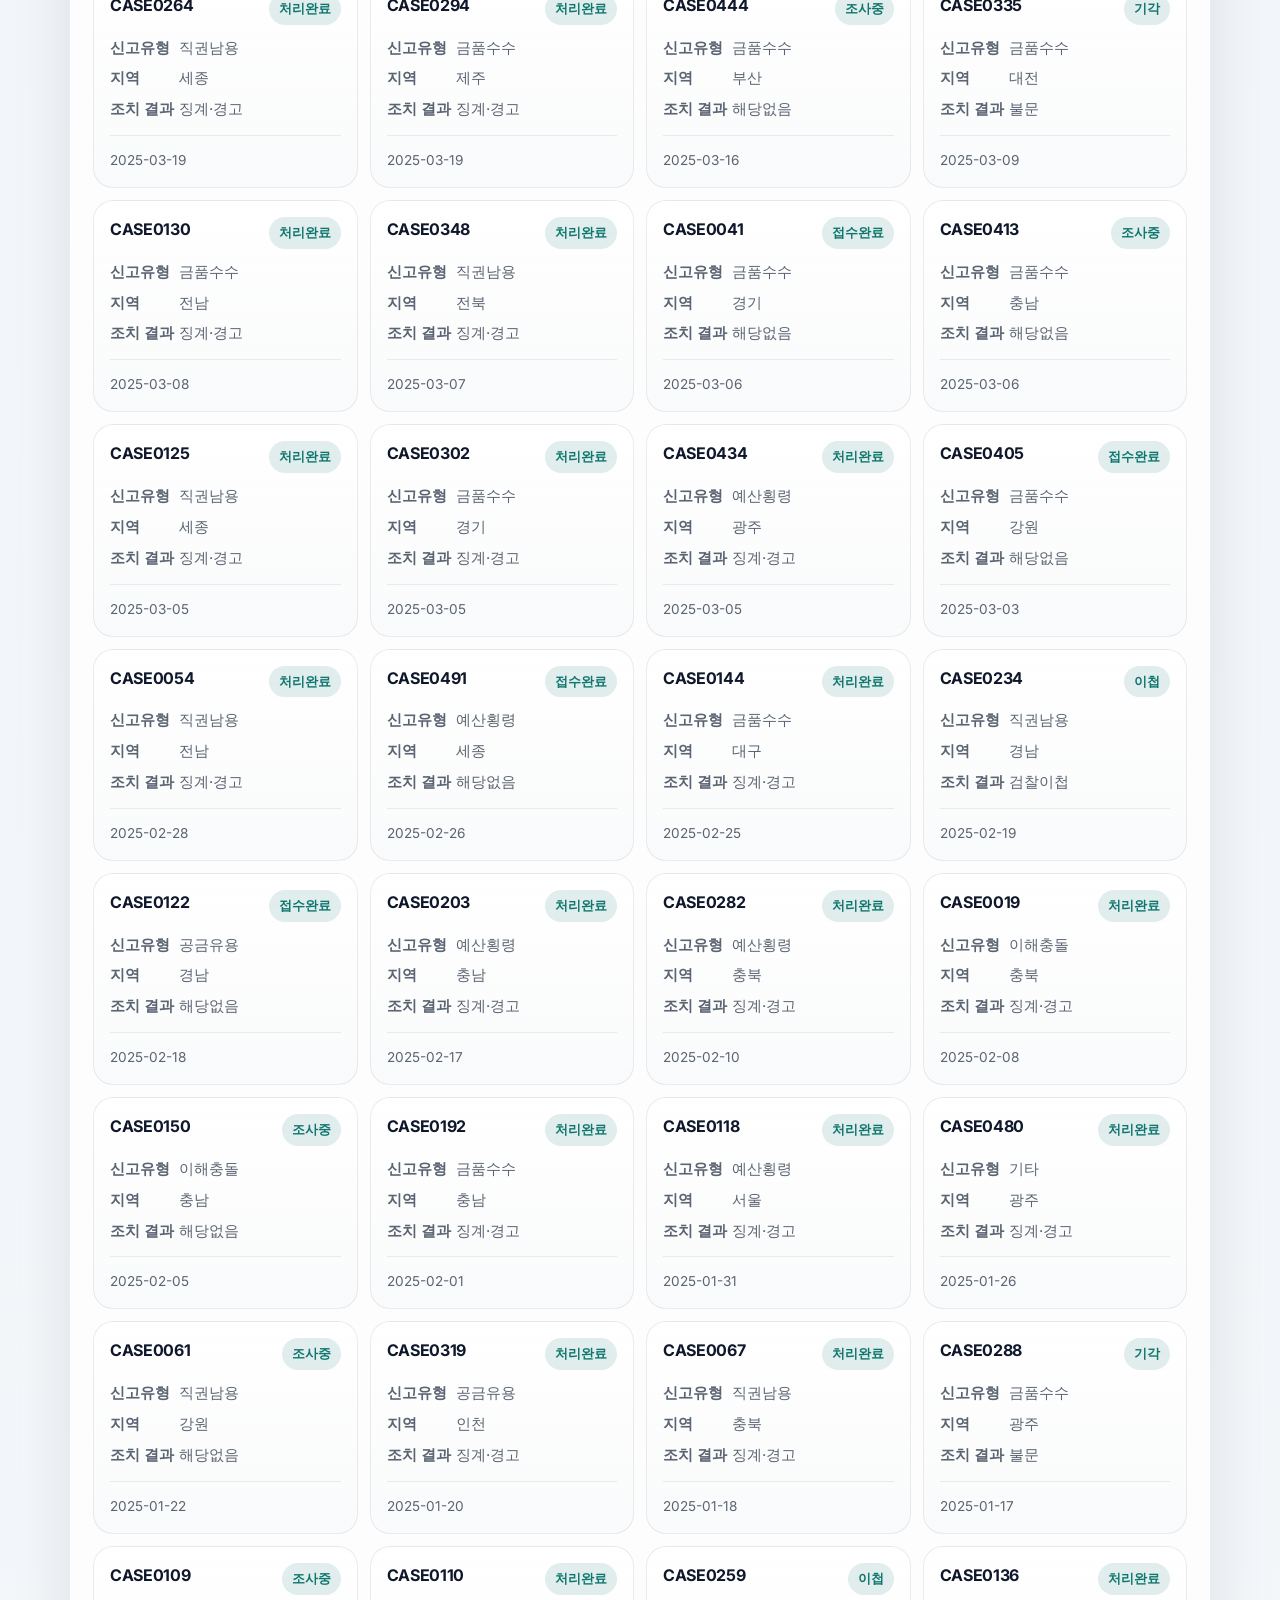
==== commit 86106471: "Apply UI/UX review feedback" ====
--- a/index.html
+++ b/index.html
@@ -1,42 +1,55 @@
-﻿<!doctype html>
+<!doctype html>
 <html lang="ko">
 <head>
   <meta charset="utf-8">
   <meta name="viewport" content="width=device-width, initial-scale=1">
   <title>청렴 신고 사건 조회 및 정책 동향</title>
+  <link rel="preconnect" href="https://fonts.googleapis.com">
+  <link rel="preconnect" href="https://fonts.gstatic.com" crossorigin>
+  <link href="https://fonts.googleapis.com/css2?family=Inter:wght@400;500;600;700;800&family=Pretendard:wght@400;500;600;700;800&display=swap" rel="stylesheet">
   <link rel="stylesheet" href="./style.css">
 </head>
 <body>
+  <div class="bg-orb bg-orb-a"></div>
+  <div class="bg-orb bg-orb-b"></div>
   <main class="shell">
     <section class="hero">
-      <div>
+      <div class="hero-copy">
         <p class="eyebrow">행안부 청렴감사관실 공개 안내</p>
         <h1>청렴 신고 사건 조회와 최신 정책 동향</h1>
         <p class="lead">신고유형과 처리상태로 빠르게 필터링하고, 청렴 교육 현황과 행안부 보도자료도 함께 확인할 수 있습니다.</p>
+        <div class="hero-badges" aria-label="주요 기능">
+          <span>실시간 필터</span>
+          <span>교육 현황 요약</span>
+          <span>정책 RSS</span>
+        </div>
       </div>
-      <div class="stats">
-        <div class="stat"><span>총 사건</span><strong id="totalCases">0</strong></div>
-        <div class="stat"><span>교육기관</span><strong id="totalInstitutions">0</strong></div>
-        <div class="stat"><span>우수기관</span><strong id="excellentInstitutions">0</strong></div>
+      <div class="stats panel">
+        <div class="stat"><span>이번 달 사건</span><strong id="totalCases">0</strong></div>
+        <div class="stat"><span>교육 이수율 평균</span><strong id="avgEduRate">0</strong></div>
+        <div class="stat"><span>우수기관 비율</span><strong id="excellentRate">0</strong></div>
       </div>
     </section>
 
-    <section class="panel controls">
-      <label>
-        <span>신고유형</span>
+    <section class="panel controls" aria-label="검색 필터">
+      <div class="filter-field">
+        <label for="typeFilter">신고유형</label>
         <select id="typeFilter"></select>
-      </label>
-      <label>
-        <span>처리상태</span>
+      </div>
+      <div class="filter-field">
+        <label for="statusFilter">처리상태</label>
         <select id="statusFilter"></select>
-      </label>
-      <div class="result-count" id="resultCount">결과0건</div>
+      </div>
+      <div class="result-count" id="resultCount" aria-live="polite">결과 0건</div>
     </section>
 
     <section class="panel">
-      <div class="section-head">
-        <h2>신고 사건</h2>
-        <p>카드 형식으로 최근 신고 사건을 확인합니다.</p>
+      <div class="section-head section-head-inline">
+        <div>
+          <h2>신고 사건</h2>
+          <p>카드 형식으로 최근 신고 사건을 확인합니다.</p>
+        </div>
+        <span class="section-note">조건 변경 시 즉시 반영</span>
       </div>
       <div id="cards" class="cards"></div>
     </section>
--- a/style.css
+++ b/style.css
@@ -1,48 +1,193 @@
 :root {
   color-scheme: light;
-  --bg: #f4efe6;
-  --panel: #fffaf2;
-  --text: #1f2937;
+  --bg: #eef2f7;
+  --bg-2: #f8fafc;
+  --panel: rgba(255, 255, 255, 0.78);
+  --text: #0f172a;
   --muted: #5b6472;
-  --accent: #8b5e34;
-  --accent-2: #0f766e;
-  --line: rgba(31, 41, 55, 0.12);
+  --accent: #0f766e;
+  --accent-2: #2563eb;
+  --accent-soft: rgba(15, 118, 110, 0.12);
+  --line: rgba(15, 23, 42, 0.08);
+  --shadow: 0 24px 60px rgba(15, 23, 42, 0.10);
 }
 * { box-sizing: border-box; }
+html { scroll-behavior: smooth; }
 body {
   margin: 0;
-  font-family: "Segoe UI", Arial, sans-serif;
+  font-family: "Pretendard", "Inter", system-ui, -apple-system, BlinkMacSystemFont, sans-serif;
   color: var(--text);
-  background: radial-gradient(circle at top, #fff3dd, var(--bg) 40%, #e8eef2 100%);
+  line-height: 1.55;
+  background:
+    radial-gradient(circle at top left, rgba(37, 99, 235, 0.14), transparent 34%),
+    radial-gradient(circle at right 18%, rgba(15, 118, 110, 0.14), transparent 30%),
+    linear-gradient(180deg, var(--bg), var(--bg-2));
+  min-height: 100vh;
 }
-.shell { max-width: 1200px; margin: 0 auto; padding: 32px 20px 56px; }
-.hero { display: grid; gap: 20px; grid-template-columns: 1.7fr 1fr; align-items: end; margin-bottom: 20px; }
-.eyebrow { margin: 0 0 10px; color: var(--accent-2); font-weight: 700; letter-spacing: .04em; }
-h1 { margin: 0; font-size: clamp(2rem, 4vw, 3.5rem); line-height: 1.05; }
-.lead { margin: 14px 0 0; max-width: 60ch; color: var(--muted); }
-.panel { background: rgba(255, 250, 242, 0.82); backdrop-filter: blur(8px); border: 1px solid var(--line); border-radius: 20px; padding: 18px; box-shadow: 0 18px 50px rgba(31, 41, 55, 0.08); }
-.stats { display: grid; grid-template-columns: repeat(3, 1fr); gap: 12px; }
-.stat { padding: 16px; border-radius: 16px; background: linear-gradient(180deg, #fff, #f6efe5); border: 1px solid var(--line); }
+body::before {
+  content: "";
+  position: fixed;
+  inset: 0;
+  pointer-events: none;
+  background-image: linear-gradient(rgba(15, 23, 42, 0.03) 1px, transparent 1px), linear-gradient(90deg, rgba(15, 23, 42, 0.03) 1px, transparent 1px);
+  background-size: 48px 48px;
+  mask-image: linear-gradient(180deg, rgba(0,0,0,0.5), transparent 85%);
+}
+.bg-orb { position: fixed; border-radius: 999px; filter: blur(24px); pointer-events: none; opacity: .55; }
+.bg-orb-a { width: 260px; height: 260px; top: -80px; right: -60px; background: rgba(37, 99, 235, 0.18); }
+.bg-orb-b { width: 220px; height: 220px; bottom: 8%; left: -70px; background: rgba(15, 118, 110, 0.16); }
+.shell { position: relative; z-index: 1; max-width: 1180px; margin: 0 auto; padding: 32px 20px 60px; }
+.hero { display: grid; gap: 22px; grid-template-columns: minmax(0, 1.55fr) minmax(300px, .95fr); align-items: stretch; margin-bottom: 22px; }
+.hero-copy {
+  padding: 28px 28px 26px;
+  border-radius: 28px;
+  background: linear-gradient(135deg, rgba(255,255,255,.8), rgba(255,255,255,.55));
+  border: 1px solid rgba(255,255,255,.55);
+  box-shadow: var(--shadow);
+  backdrop-filter: blur(16px);
+}
+.eyebrow {
+  margin: 0 0 12px;
+  color: var(--accent);
+  font-size: .86rem;
+  font-weight: 800;
+  letter-spacing: .08em;
+  text-transform: uppercase;
+}
+h1 { margin: 0; font-size: clamp(2.2rem, 4vw, 4rem); line-height: 1.05; letter-spacing: -.05em; margin-bottom: 6px; }
+.lead { margin: 0; max-width: 60ch; color: var(--muted); font-size: 1.04rem; }
+.hero-badges { display: flex; flex-wrap: wrap; gap: 10px; margin-top: 18px; }
+.hero-badges span, .section-note {
+  display: inline-flex;
+  align-items: center;
+  gap: 8px;
+  padding: 9px 12px;
+  border-radius: 999px;
+  background: rgba(255,255,255,.75);
+  border: 1px solid var(--line);
+  color: var(--text);
+  font-size: .88rem;
+  font-weight: 600;
+}
+.panel {
+  background: var(--panel);
+  border: 1px solid rgba(255,255,255,.7);
+  border-radius: 28px;
+  padding: 22px;
+  box-shadow: var(--shadow);
+  backdrop-filter: blur(16px);
+}
+.stats { display: grid; grid-template-columns: 1fr; gap: 12px; }
+.stat {
+  padding: 18px 18px 16px;
+  border-radius: 20px;
+  background: linear-gradient(180deg, rgba(255,255,255,.95), rgba(248,250,252,.92));
+  border: 1px solid var(--line);
+}
 .stat span, .section-head p, .muted { color: var(--muted); }
-.stat strong { display: block; margin-top: 8px; font-size: 1.8rem; }
-.controls { display: grid; grid-template-columns: repeat(3, minmax(0, 1fr)); gap: 14px; align-items: end; margin-bottom: 18px; }
-label span { display: block; font-size: .9rem; margin-bottom: 6px; color: var(--muted); }
-select { width: 100%; padding: 12px 14px; border-radius: 12px; border: 1px solid var(--line); background: white; font-size: 1rem; }
-.result-count { justify-self: end; font-weight: 700; color: var(--accent); padding-bottom: 10px; }
-.section-head { margin-bottom: 14px; }
-.section-head h2 { margin: 0 0 6px; }
-.cards { display: grid; gap: 14px; grid-template-columns: repeat(auto-fit, minmax(250px, 1fr)); }
-.card { border: 1px solid var(--line); border-radius: 18px; padding: 16px; background: linear-gradient(180deg, #fff, #faf6ee); }
-.card .top { display: flex; justify-content: space-between; gap: 12px; margin-bottom: 12px; }
-.pill { display: inline-block; padding: 6px 10px; border-radius: 999px; background: rgba(15, 118, 110, 0.12); color: var(--accent-2); font-size: .85rem; }
+.stat span { font-size: .86rem; font-weight: 600; text-transform: uppercase; letter-spacing: .04em; }
+.stat strong { display: block; margin-top: 8px; font-size: 2rem; font-weight: 800; letter-spacing: -.04em; line-height: 1.05; }
+.controls { display: flex; gap: 14px; align-items: end; margin-bottom: 18px; flex-wrap: wrap; }
+.filter-field { flex: 1; min-width: 150px; }
+.result-count { margin-left: auto; }
+.filter-field label { display: block; font-size: .88rem; margin-bottom: 8px; color: var(--muted); font-weight: 600; }
+select {
+  width: 100%;
+  padding: 13px 14px;
+  border-radius: 14px;
+  border: 1px solid var(--line);
+  background: rgba(255,255,255,.94);
+  font-size: 0.98rem;
+  color: var(--text);
+  outline: none;
+}
+select:focus-visible {
+  border-color: rgba(15, 118, 110, 0.45);
+  box-shadow: 0 0 0 4px rgba(15, 118, 110, 0.12);
+}
+.result-count {
+  justify-self: end;
+  align-self: center;
+  font-weight: 800;
+  color: var(--accent);
+  padding: 9px 12px;
+  white-space: nowrap;
+  border-radius: 999px;
+  background: rgba(15, 118, 110, 0.08);
+  border: 1px solid rgba(15, 118, 110, 0.12);
+}
+.section-head { margin-bottom: 16px; }
+.section-head-inline {
+  display: flex;
+  align-items: start;
+  justify-content: space-between;
+  gap: 12px;
+}
+.section-head h2 { margin: 0 0 6px; font-size: 1.08rem; letter-spacing: -.02em; }
+.cards { display: grid; gap: 12px; grid-template-columns: repeat(auto-fit, minmax(260px, 1fr)); }
+.card {
+  border: 1px solid var(--line);
+  border-radius: 20px;
+  padding: 16px;
+  background: linear-gradient(180deg, rgba(255,255,255,.98), rgba(249,250,251,.92));
+  transition: transform .2s ease, box-shadow .2s ease, border-color .2s ease;
+}
+.card:hover {
+  border-color: rgba(15, 118, 110, 0.22);
+  box-shadow: 0 16px 30px rgba(15, 23, 42, 0.10);
+  transform: translateY(-2px);
+}
+.card .top { display: flex; justify-content: space-between; gap: 12px; margin-bottom: 12px; align-items: start; }
+.card .top strong { font-size: 1rem; letter-spacing: -.02em; word-break: break-all; }
+.pill {
+  display: inline-flex;
+  align-items: center;
+  padding: 6px 10px;
+  border-radius: 999px;
+  background: var(--accent-soft);
+  color: var(--accent);
+  font-size: .8rem;
+  font-weight: 700;
+  white-space: nowrap;
+}
 .meta { display: grid; gap: 8px; color: var(--muted); font-size: .95rem; }
+.meta div { line-height: 1.5; }
 .grid { display: grid; grid-template-columns: 1fr 1fr; gap: 18px; margin-top: 18px; }
 .edu-summary { display: grid; gap: 10px; }
-.edu-item { padding: 14px; border-radius: 14px; background: #fff; border: 1px solid var(--line); display: flex; justify-content: space-between; gap: 16px; }
-.rss-list { margin: 0; padding-left: 18px; display: grid; gap: 12px; }
-.rss-list a { color: var(--text); font-weight: 600; text-decoration: none; }
+.edu-item {
+  padding: 15px 16px;
+  border-radius: 16px;
+  background: rgba(255,255,255,.96);
+  border: 1px solid var(--line);
+  display: flex;
+  flex-direction: column;
+  justify-content: center;
+  gap: 4px;
+}
+.edu-item span { color: var(--muted); font-weight: 600; font-size: 0.9rem; }
+.edu-item strong { font-size: 1.75rem; color: var(--accent-2); line-height: 1.1; }
+.rss-list { list-style: none; margin: 0; padding: 0; display: grid; gap: 12px; }
+.rss-list li { padding: 14px 14px 12px; border: 1px solid var(--line); border-radius: 16px; background: rgba(255,255,255,.88); }
+.rss-list a { color: var(--text); font-weight: 700; text-decoration: none; display: -webkit-box; -webkit-line-clamp: 2; -webkit-box-orient: vertical; overflow: hidden; }
+.rss-list a:hover { color: var(--accent-2); text-decoration: underline; }
 .rss-list time, .rss-list p { color: var(--muted); margin: 4px 0 0; }
 @media (max-width: 900px) {
   .hero, .grid, .controls { grid-template-columns: 1fr; }
   .result-count { justify-self: start; }
+  .stats { grid-template-columns: repeat(3, minmax(0, 1fr)); }
 }
+@media (max-width: 640px) {
+  .shell { padding: 18px 12px 36px; }
+  .panel, .hero-copy { padding: 16px; border-radius: 20px; }
+  h1 { font-size: 1.95rem; }
+  .stats { grid-template-columns: 1fr; }
+  .edu-item { flex-direction: column; gap: 6px; }
+  .section-head-inline { flex-direction: column; }
+  .controls { gap: 12px; }
+  .result-count { width: fit-content; }
+}
+/* Added styles for card, pill, and rss */
+.card-footer { margin-top: 14px; padding-top: 14px; border-top: 1px solid var(--line); font-size: 0.85rem; color: var(--muted); }
+.status-badge { background: #fee2e2; color: #991b1b; }
+.rss-desc { display: -webkit-box; -webkit-line-clamp: 1; -webkit-box-orient: vertical; overflow: hidden; }
+.meta-label { font-weight: 600; min-width: 65px; display: inline-block; }
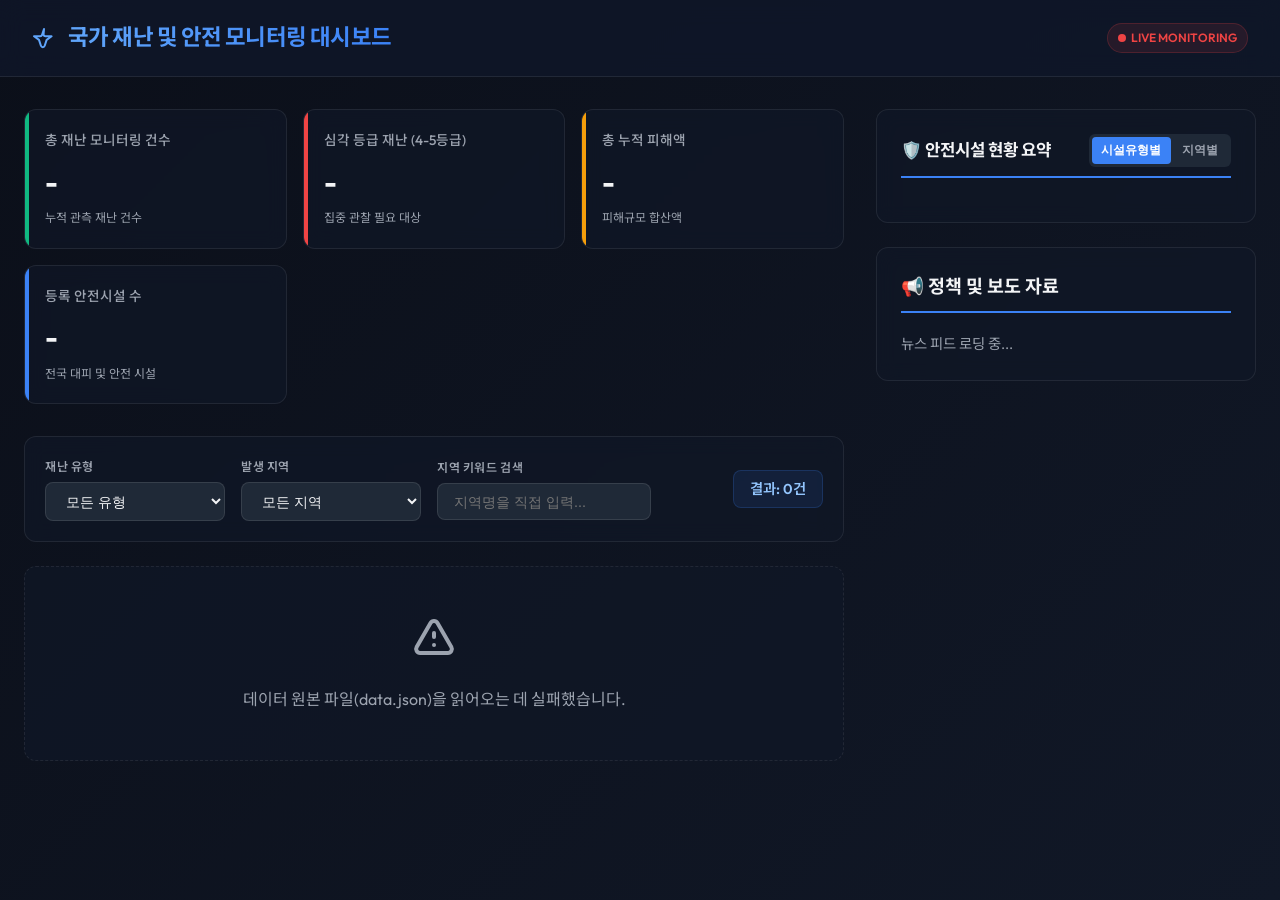
==== commit 34ae2305: "feat: implement disaster and safety monitoring dashboard and summary tool" ====
--- a/index.html
+++ b/index.html
@@ -1,79 +1,983 @@
-<!doctype html>
+<!DOCTYPE html>
 <html lang="ko">
 <head>
-  <meta charset="utf-8">
-  <meta name="viewport" content="width=device-width, initial-scale=1">
-  <title>청렴 신고 사건 조회 및 정책 동향</title>
-  <link rel="preconnect" href="https://fonts.googleapis.com">
-  <link rel="preconnect" href="https://fonts.gstatic.com" crossorigin>
-  <link href="https://fonts.googleapis.com/css2?family=Inter:wght@400;500;600;700;800&family=Pretendard:wght@400;500;600;700;800&display=swap" rel="stylesheet">
-  <link rel="stylesheet" href="./style.css">
+    <meta charset="UTF-8">
+    <meta name="viewport" content="width=device-width, initial-scale=1.0">
+    <title>국가 재난 안전 모니터링 시스템</title>
+    <!-- Premium Google Fonts -->
+    <link rel="preconnect" href="https://fonts.googleapis.com">
+    <link rel="preconnect" href="https://fonts.gstatic.com" crossorigin>
+    <link href="https://fonts.googleapis.com/css2?family=Outfit:wght@300;400;500;600;700&family=Noto+Sans+KR:wght@300;400;500;700&display=swap" rel="stylesheet">
+    <style>
+        :root {
+            --bg-gradient: linear-gradient(135deg, #0b0f19 0%, #111827 100%);
+            --panel-bg: rgba(17, 24, 39, 0.7);
+            --panel-border: rgba(255, 255, 255, 0.08);
+            --text-primary: #f3f4f6;
+            --text-secondary: #9ca3af;
+            --primary: #3b82f6;
+            --primary-glow: rgba(59, 130, 246, 0.35);
+            --accent-warning: #f59e0b;
+            --accent-danger: #ef4444;
+            --accent-danger-glow: rgba(239, 68, 68, 0.25);
+            --accent-success: #10b981;
+        }
+
+        * {
+            box-sizing: border-box;
+            margin: 0;
+            padding: 0;
+        }
+
+        body {
+            font-family: 'Outfit', 'Noto Sans KR', sans-serif;
+            background: #090d16;
+            background-image: var(--bg-gradient);
+            color: var(--text-primary);
+            min-height: 100vh;
+            line-height: 1.6;
+            padding-bottom: 3rem;
+            overflow-x: hidden;
+        }
+
+        /* Scrollbar styling */
+        ::-webkit-scrollbar {
+            width: 8px;
+        }
+        ::-webkit-scrollbar-track {
+            background: #0f172a;
+        }
+        ::-webkit-scrollbar-thumb {
+            background: #334155;
+            border-radius: 4px;
+        }
+        ::-webkit-scrollbar-thumb:hover {
+            background: #475569;
+        }
+
+        header {
+            background: rgba(15, 23, 42, 0.8);
+            backdrop-filter: blur(12px);
+            border-bottom: 1px solid var(--panel-border);
+            padding: 1.25rem 2rem;
+            display: flex;
+            justify-content: space-between;
+            align-items: center;
+            position: sticky;
+            top: 0;
+            z-index: 100;
+        }
+
+        .header-title-container {
+            display: flex;
+            align-items: center;
+            gap: 0.75rem;
+        }
+
+        .header-title-container h1 {
+            font-size: 1.4rem;
+            font-weight: 700;
+            letter-spacing: -0.025em;
+            background: linear-gradient(to right, #60a5fa, #3b82f6);
+            -webkit-background-clip: text;
+            -webkit-text-fill-color: transparent;
+        }
+
+        .live-indicator {
+            display: flex;
+            align-items: center;
+            gap: 0.35rem;
+            font-size: 0.75rem;
+            font-weight: 600;
+            color: var(--accent-danger);
+            background: rgba(239, 68, 68, 0.1);
+            padding: 0.25rem 0.6rem;
+            border-radius: 9999px;
+            border: 1px solid rgba(239, 68, 68, 0.2);
+        }
+
+        .live-dot {
+            width: 8px;
+            height: 8px;
+            background-color: var(--accent-danger);
+            border-radius: 50%;
+            display: inline-block;
+            animation: pulse 1.8s infinite;
+        }
+
+        @keyframes pulse {
+            0% { transform: scale(0.9); opacity: 0.6; }
+            50% { transform: scale(1.2); opacity: 1; box-shadow: 0 0 8px var(--accent-danger); }
+            100% { transform: scale(0.9); opacity: 0.6; }
+        }
+
+        .container {
+            max-width: 1400px;
+            margin: 2rem auto;
+            padding: 0 1.5rem;
+            display: grid;
+            grid-template-columns: 1fr 380px;
+            gap: 2rem;
+        }
+
+        @media (max-width: 1024px) {
+            .container {
+                grid-template-columns: 1fr;
+            }
+        }
+
+        /* Top Overview Summary Cards */
+        .overview-grid {
+            display: grid;
+            grid-template-columns: repeat(auto-fit, minmax(220px, 1fr));
+            gap: 1rem;
+            margin-bottom: 2rem;
+        }
+
+        .overview-card {
+            background: var(--panel-bg);
+            backdrop-filter: blur(10px);
+            border: 1px solid var(--panel-border);
+            border-radius: 12px;
+            padding: 1.25rem;
+            display: flex;
+            flex-direction: column;
+            gap: 0.25rem;
+            position: relative;
+            overflow: hidden;
+            transition: transform 0.2s, border-color 0.2s;
+        }
+
+        .overview-card:hover {
+            transform: translateY(-2px);
+            border-color: rgba(255, 255, 255, 0.15);
+        }
+
+        .overview-card::before {
+            content: '';
+            position: absolute;
+            top: 0;
+            left: 0;
+            width: 4px;
+            height: 100%;
+            background: var(--primary);
+        }
+
+        .overview-card.warning::before { background: var(--accent-warning); }
+        .overview-card.danger::before { background: var(--accent-danger); }
+        .overview-card.success::before { background: var(--accent-success); }
+
+        .overview-label {
+            font-size: 0.85rem;
+            color: var(--text-secondary);
+            font-weight: 500;
+        }
+
+        .overview-val {
+            font-size: 1.75rem;
+            font-weight: 700;
+            color: var(--text-primary);
+            margin-top: 0.25rem;
+        }
+
+        .overview-sub {
+            font-size: 0.75rem;
+            color: var(--text-secondary);
+        }
+
+        /* Controls / Filter Panel */
+        .controls-panel {
+            background: var(--panel-bg);
+            backdrop-filter: blur(10px);
+            border: 1px solid var(--panel-border);
+            border-radius: 12px;
+            padding: 1.25rem;
+            display: flex;
+            flex-wrap: wrap;
+            gap: 1rem;
+            align-items: center;
+            margin-bottom: 1.5rem;
+        }
+
+        .filter-group {
+            display: flex;
+            flex-direction: column;
+            gap: 0.35rem;
+        }
+
+        .filter-group label {
+            font-size: 0.75rem;
+            font-weight: 600;
+            color: var(--text-secondary);
+            text-transform: uppercase;
+            letter-spacing: 0.05em;
+        }
+
+        .controls-panel select, .controls-panel input {
+            background: #1f2937;
+            border: 1px solid rgba(255, 255, 255, 0.1);
+            color: var(--text-primary);
+            padding: 0.6rem 1rem;
+            border-radius: 8px;
+            font-size: 0.9rem;
+            outline: none;
+            min-width: 180px;
+            transition: border-color 0.2s, box-shadow 0.2s;
+        }
+
+        .controls-panel select:focus, .controls-panel input:focus {
+            border-color: var(--primary);
+            box-shadow: 0 0 0 2px var(--primary-glow);
+        }
+
+        .result-count {
+            margin-left: auto;
+            background: rgba(59, 130, 246, 0.1);
+            border: 1px solid rgba(59, 130, 246, 0.2);
+            color: #93c5fd;
+            padding: 0.4rem 1rem;
+            border-radius: 8px;
+            font-size: 0.9rem;
+            font-weight: 600;
+        }
+
+        /* Cards Grid */
+        .cards-grid {
+            display: grid;
+            grid-template-columns: repeat(auto-fill, minmax(320px, 1fr));
+            gap: 1.25rem;
+        }
+
+        .card {
+            background: var(--panel-bg);
+            backdrop-filter: blur(10px);
+            border: 1px solid var(--panel-border);
+            border-radius: 12px;
+            padding: 1.5rem;
+            display: flex;
+            flex-direction: column;
+            justify-content: space-between;
+            gap: 1.25rem;
+            position: relative;
+            transition: transform 0.25s cubic-bezier(0.4, 0, 0.2, 1), border-color 0.25s, box-shadow 0.25s;
+        }
+
+        .card:hover {
+            transform: translateY(-4px);
+            border-color: rgba(255, 255, 255, 0.15);
+            box-shadow: 0 10px 20px rgba(0, 0, 0, 0.3);
+        }
+
+        /* Special style logic for extreme cases */
+        .card.high-damage {
+            border-color: rgba(239, 68, 68, 0.4);
+            box-shadow: 0 0 15px var(--accent-danger-glow);
+        }
+
+        .card.high-damage::after {
+            content: '⚠️ 대규모 피해';
+            position: absolute;
+            top: -10px;
+            right: 15px;
+            background: var(--accent-danger);
+            color: white;
+            font-size: 0.7rem;
+            font-weight: 700;
+            padding: 0.2rem 0.6rem;
+            border-radius: 4px;
+            box-shadow: 0 2px 4px rgba(0, 0, 0, 0.2);
+        }
+
+        .card-header {
+            display: flex;
+            justify-content: space-between;
+            align-items: flex-start;
+        }
+
+        .card-title-sec {
+            display: flex;
+            flex-direction: column;
+            gap: 0.25rem;
+        }
+
+        .disaster-badge {
+            padding: 0.3rem 0.65rem;
+            border-radius: 6px;
+            font-size: 0.8rem;
+            font-weight: 700;
+            text-align: center;
+            width: fit-content;
+        }
+
+        /* Type specific badge colors */
+        .badge-산사태 { background: rgba(217, 119, 6, 0.15); color: #fbbf24; border: 1px solid rgba(217, 119, 6, 0.3); }
+        .badge-한파 { background: rgba(96, 165, 250, 0.15); color: #93c5fd; border: 1px solid rgba(96, 165, 250, 0.3); }
+        .badge-폭염 { background: rgba(244, 63, 94, 0.15); color: #fda4af; border: 1px solid rgba(244, 63, 94, 0.3); }
+        .badge-태풍 { background: rgba(59, 130, 246, 0.15); color: #60a5fa; border: 1px solid rgba(59, 130, 246, 0.3); }
+        .badge-홍수 { background: rgba(20, 184, 166, 0.15); color: #2dd4bf; border: 1px solid rgba(20, 184, 166, 0.3); }
+        .badge-화재 { background: rgba(239, 68, 68, 0.15); color: #fca5a5; border: 1px solid rgba(239, 68, 68, 0.3); }
+        .badge-지진 { background: rgba(249, 115, 22, 0.15); color: #fdba74; border: 1px solid rgba(249, 115, 22, 0.3); }
+        .badge-폭설 { background: rgba(6, 182, 212, 0.15); color: #67e8f9; border: 1px solid rgba(6, 182, 212, 0.3); }
+
+        .scale-badge {
+            font-size: 0.75rem;
+            font-weight: 600;
+            background: rgba(255, 255, 255, 0.08);
+            border: 1px solid rgba(255, 255, 255, 0.15);
+            padding: 0.25rem 0.5rem;
+            border-radius: 4px;
+        }
+
+        .scale-badge.severe {
+            background: rgba(239, 68, 68, 0.1);
+            color: #ef4444;
+            border-color: rgba(239, 68, 68, 0.3);
+        }
+
+        .card-details {
+            display: flex;
+            flex-direction: column;
+            gap: 0.6rem;
+        }
+
+        .detail-row {
+            display: flex;
+            justify-content: space-between;
+            font-size: 0.9rem;
+            border-bottom: 1px dashed rgba(255, 255, 255, 0.04);
+            padding-bottom: 0.4rem;
+        }
+
+        .detail-row:last-child {
+            border-bottom: none;
+            padding-bottom: 0;
+        }
+
+        .detail-label {
+            color: var(--text-secondary);
+            font-weight: 500;
+        }
+
+        .detail-val {
+            color: var(--text-primary);
+            font-weight: 600;
+        }
+
+        .val-danger {
+            color: #fca5a5;
+        }
+
+        .card-footer {
+            display: flex;
+            justify-content: space-between;
+            align-items: center;
+            font-size: 0.8rem;
+            color: var(--text-secondary);
+            background: rgba(255, 255, 255, 0.02);
+            padding: 0.5rem 0.75rem;
+            border-radius: 6px;
+            margin-top: 0.5rem;
+        }
+
+        /* Sidebar Panels */
+        .sidebar {
+            display: flex;
+            flex-direction: column;
+            gap: 1.5rem;
+        }
+
+        .sidebar-panel {
+            background: var(--panel-bg);
+            backdrop-filter: blur(10px);
+            border: 1px solid var(--panel-border);
+            border-radius: 12px;
+            padding: 1.5rem;
+        }
+
+        .sidebar-panel h2 {
+            font-size: 1.15rem;
+            font-weight: 700;
+            margin-bottom: 1.25rem;
+            padding-bottom: 0.6rem;
+            border-bottom: 2px solid var(--primary);
+            display: flex;
+            justify-content: space-between;
+            align-items: center;
+        }
+
+        .tab-btn-group {
+            display: flex;
+            background: #1f2937;
+            padding: 0.2rem;
+            border-radius: 6px;
+            gap: 0.1rem;
+        }
+
+        .tab-btn {
+            background: transparent;
+            border: none;
+            color: var(--text-secondary);
+            padding: 0.3rem 0.6rem;
+            font-size: 0.75rem;
+            font-weight: 600;
+            border-radius: 4px;
+            cursor: pointer;
+            transition: background 0.2s, color 0.2s;
+        }
+
+        .tab-btn.active {
+            background: var(--primary);
+            color: white;
+        }
+
+        /* Progress list for Facility summary */
+        .stat-list {
+            display: flex;
+            flex-direction: column;
+            gap: 0.85rem;
+            max-height: 380px;
+            overflow-y: auto;
+            padding-right: 0.25rem;
+        }
+
+        .stat-item {
+            display: flex;
+            flex-direction: column;
+            gap: 0.35rem;
+        }
+
+        .stat-info {
+            display: flex;
+            justify-content: space-between;
+            font-size: 0.85rem;
+        }
+
+        .stat-name {
+            font-weight: 500;
+            color: var(--text-primary);
+        }
+
+        .stat-count {
+            color: var(--text-secondary);
+            font-weight: 600;
+        }
+
+        .stat-progress-bar {
+            height: 6px;
+            background: #1f2937;
+            border-radius: 3px;
+            overflow: hidden;
+        }
+
+        .stat-progress-fill {
+            height: 100%;
+            background: linear-gradient(to right, #3b82f6, #60a5fa);
+            border-radius: 3px;
+            width: 0%;
+            transition: width 0.6s cubic-bezier(0.4, 0, 0.2, 1);
+        }
+
+        /* RSS list */
+        .rss-list {
+            display: flex;
+            flex-direction: column;
+            gap: 1rem;
+        }
+
+        .rss-item {
+            display: flex;
+            flex-direction: column;
+            gap: 0.25rem;
+            border-bottom: 1px solid rgba(255, 255, 255, 0.05);
+            padding-bottom: 0.85rem;
+        }
+
+        .rss-item:last-child {
+            border-bottom: none;
+            padding-bottom: 0;
+        }
+
+        .rss-title {
+            text-decoration: none;
+            color: #d1d5db;
+            font-size: 0.9rem;
+            font-weight: 500;
+            line-height: 1.4;
+            display: -webkit-box;
+            -webkit-line-clamp: 2;
+            -webkit-box-orient: vertical;
+            overflow: hidden;
+            transition: color 0.2s;
+        }
+
+        .rss-title:hover {
+            color: var(--primary);
+        }
+
+        .rss-meta {
+            display: flex;
+            justify-content: space-between;
+            font-size: 0.75rem;
+            color: var(--text-secondary);
+        }
+
+        /* No results design */
+        .no-results {
+            grid-column: 1 / -1;
+            background: var(--panel-bg);
+            border: 1px dashed var(--panel-border);
+            border-radius: 12px;
+            padding: 3rem;
+            text-align: center;
+            color: var(--text-secondary);
+        }
+
+        .no-results svg {
+            width: 48px;
+            height: 48px;
+            margin-bottom: 1rem;
+            stroke: var(--text-secondary);
+        }
+    </style>
 </head>
 <body>
-  <div class="bg-orb bg-orb-a"></div>
-  <div class="bg-orb bg-orb-b"></div>
-  <main class="shell">
-    <section class="hero">
-      <div class="hero-copy">
-        <p class="eyebrow">행안부 청렴감사관실 공개 안내</p>
-        <h1>청렴 신고 사건 조회와 최신 정책 동향</h1>
-        <p class="lead">신고유형과 처리상태로 빠르게 필터링하고, 청렴 교육 현황과 행안부 보도자료도 함께 확인할 수 있습니다.</p>
-        <div class="hero-badges" aria-label="주요 기능">
-          <span>실시간 필터</span>
-          <span>교육 현황 요약</span>
-          <span>정책 RSS</span>
+
+    <header>
+        <div class="header-title-container">
+            <svg width="24" height="24" viewBox="0 0 24 24" fill="none" stroke="#60a5fa" stroke-width="2" stroke-linecap="round" stroke-linejoin="round">
+                <path d="m12 3-1.912 5.886A2 2 0 0 1 8.188 10.25H2l5 3.63 1.913 5.887a2 2 0 0 0 3.8 0L14.625 13.88l5-3.63h-6.188a2 2 0 0 1-1.9-1.364L12 3Z"/>
+            </svg>
+            <h1>국가 재난 및 안전 모니터링 대시보드</h1>
         </div>
-      </div>
-      <div class="stats panel">
-        <div class="stat"><span>이번 달 사건</span><strong id="totalCases">0</strong></div>
-        <div class="stat"><span>교육 이수율 평균</span><strong id="avgEduRate">0</strong></div>
-        <div class="stat"><span>우수기관 비율</span><strong id="excellentRate">0</strong></div>
-      </div>
-    </section>
-
-    <section class="panel controls" aria-label="검색 필터">
-      <div class="filter-field">
-        <label for="typeFilter">신고유형</label>
-        <select id="typeFilter"></select>
-      </div>
-      <div class="filter-field">
-        <label for="statusFilter">처리상태</label>
-        <select id="statusFilter"></select>
-      </div>
-      <div class="result-count" id="resultCount" aria-live="polite">결과 0건</div>
-    </section>
-
-    <section class="panel">
-      <div class="section-head section-head-inline">
-        <div>
-          <h2>신고 사건</h2>
-          <p>카드 형식으로 최근 신고 사건을 확인합니다.</p>
+        <div class="live-indicator">
+            <span class="live-dot"></span>
+            LIVE MONITORING
         </div>
-        <span class="section-note">조건 변경 시 즉시 반영</span>
-      </div>
-      <div id="cards" class="cards"></div>
-    </section>
-
-    <section class="grid">
-      <section class="panel">
-        <div class="section-head">
-          <h2>청렴 교육 현황</h2>
-          <p>데이터 요약</p>
+    </header>
+
+    <div class="container">
+        <!-- Main Content Area (Left) -->
+        <div class="main-panel">
+            
+            <!-- Quick Overview Widget Block -->
+            <div class="overview-grid">
+                <div class="overview-card success">
+                    <span class="overview-label">총 재난 모니터링 건수</span>
+                    <span class="overview-val" id="statTotalDisaster">-</span>
+                    <span class="overview-sub">누적 관측 재난 건수</span>
+                </div>
+                <div class="overview-card danger">
+                    <span class="overview-label">심각 등급 재난 (4-5등급)</span>
+                    <span class="overview-val" id="statSevereDisaster">-</span>
+                    <span class="overview-sub">집중 관찰 필요 대상</span>
+                </div>
+                <div class="overview-card warning">
+                    <span class="overview-label">총 누적 피해액</span>
+                    <span class="overview-val" id="statTotalDamage">-</span>
+                    <span class="overview-sub">피해규모 합산액</span>
+                </div>
+                <div class="overview-card">
+                    <span class="overview-label">등록 안전시설 수</span>
+                    <span class="overview-val" id="statTotalFacility">-</span>
+                    <span class="overview-sub">전국 대피 및 안전 시설</span>
+                </div>
+            </div>
+
+            <!-- Controls Panel -->
+            <div class="controls-panel">
+                <div class="filter-group">
+                    <label for="typeFilter">재난 유형</label>
+                    <select id="typeFilter">
+                        <option value="">모든 유형</option>
+                    </select>
+                </div>
+                <div class="filter-group">
+                    <label for="regionFilter">발생 지역</label>
+                    <select id="regionFilter">
+                        <option value="">모든 지역</option>
+                    </select>
+                </div>
+                <div class="filter-group">
+                    <label for="searchQuery">지역 키워드 검색</label>
+                    <input type="text" id="searchQuery" placeholder="지역명을 직접 입력..." />
+                </div>
+                <div class="result-count" id="resultCount">결과: 0건</div>
+            </div>
+
+            <!-- Cards Container -->
+            <div class="cards-grid" id="cardContainer">
+                <div class="no-results">데이터 로딩 중...</div>
+            </div>
+
         </div>
-        <div id="eduSummary" class="edu-summary"></div>
-      </section>
-      <section class="panel">
-        <div class="section-head">
-          <h2>행안부 보도자료 RSS</h2>
-          <p>최신 정책 동향 5건 이상 표시</p>
+
+        <!-- Sidebar Area (Right) -->
+        <div class="sidebar">
+            
+            <!-- Safety Facility Summary Widget -->
+            <div class="sidebar-panel">
+                <h2 style="font-size: 1.05rem;">
+                    <span>🛡️ 안전시설 현황 요약</span>
+                    <div class="tab-btn-group">
+                        <button class="tab-btn active" onclick="switchFacilityTab('type')">시설유형별</button>
+                        <button class="tab-btn" onclick="switchFacilityTab('region')">지역별</button>
+                    </div>
+                </h2>
+                <div class="stat-list" id="facilitySummaryContainer">
+                    <!-- Progress list rendered here -->
+                </div>
+            </div>
+
+            <!-- RSS News Policy Widget -->
+            <div class="sidebar-panel">
+                <h2>📢 정책 및 보도 자료</h2>
+                <div class="rss-list" id="rssContainer">
+                    <div style="font-size: 0.9rem; color: var(--text-secondary);">뉴스 피드 로딩 중...</div>
+                </div>
+            </div>
+
         </div>
-        <div id="rssStatus" class="muted">RSS를 불러오는 중입니다.</div>
-        <ul id="rssList" class="rss-list"></ul>
-      </section>
-    </section>
-  </main>
-  <script src="./data.js"></script>
-  <script src="./rss-data.js"></script>
-  <script src="./app.js"></script>
+    </div>
+
+    <script>
+        // Core state
+        let allData = { disasters: [], facilities: [] };
+        let currentFacilityTab = 'type'; // 'type' | 'region'
+
+        // Initialize application
+        async function init() {
+            try {
+                // Fetch consolidated data
+                const response = await fetch('data.json');
+                allData = await response.json();
+                
+                // Set overview metrics
+                calculateOverviewMetrics();
+                
+                // Populate filter dropdown choices
+                populateDropdowns();
+                
+                // Render initial disaster cards
+                renderDisasterCards(allData.disasters);
+                
+                // Render initial facility summary
+                renderFacilitySummary();
+
+                // Load RSS feeds
+                loadRSSFeed();
+                
+                // Bind event listeners for real-time filter action
+                document.getElementById('typeFilter').addEventListener('change', performFiltering);
+                document.getElementById('regionFilter').addEventListener('change', performFiltering);
+                document.getElementById('searchQuery').addEventListener('input', performFiltering);
+
+            } catch (error) {
+                console.error("Error loading data source:", error);
+                document.getElementById('cardContainer').innerHTML = `
+                    <div class="no-results">
+                        <svg fill="none" viewBox="0 0 24 24" stroke="currentColor">
+                            <path stroke-linecap="round" stroke-linejoin="round" stroke-width="2" d="M12 9v2m0 4h.01m-6.938 4h13.856c1.54 0 2.502-1.667 1.732-3L13.732 4c-.77-1.333-2.694-1.333-3.464 0L3.34 16c-.77 1.333.192 3 1.732 3z"/>
+                        </svg>
+                        <p>데이터 원본 파일(data.json)을 읽어오는 데 실패했습니다.</p>
+                    </div>
+                `;
+            }
+        }
+
+        // Helper to format currency/costs beautifully in Korean units
+        function formatDamageCost(manwon) {
+            if (manwon === null || manwon === undefined || manwon === '') return "정보 없음";
+            const val = parseFloat(manwon);
+            if (val >= 10000) {
+                const eok = Math.floor(val / 10000);
+                const remain = Math.round(val % 10000);
+                return `${eok}억 ${remain > 0 ? remain.toLocaleString() + '만' : ''}원`;
+            }
+            return `${val.toLocaleString()}만원`;
+        }
+
+        // Calculate and set top summary dashboard counts
+        function calculateOverviewMetrics() {
+            const disasters = allData.disasters;
+            const facilities = allData.facilities;
+
+            document.getElementById('statTotalDisaster').textContent = `${disasters.length}건`;
+            document.getElementById('statTotalFacility').textContent = `${facilities.length}개`;
+
+            // Calculate severe occurrences (Grade 4 or 5)
+            const severeCount = disasters.filter(item => item.규모등급 >= 4).length;
+            document.getElementById('statSevereDisaster').textContent = `${severeCount}건`;
+
+            // Calculate total damage
+            let sumDamage = 0;
+            disasters.forEach(item => {
+                if (item.피해금액_만원) {
+                    sumDamage += parseFloat(item.피해금액_만원);
+                }
+            });
+            document.getElementById('statTotalDamage').textContent = formatDamageCost(sumDamage);
+        }
+
+        // Populate filter options dynamically based on the dataset values
+        function populateDropdowns() {
+            const typeSelect = document.getElementById('typeFilter');
+            const regionSelect = document.getElementById('regionFilter');
+
+            // Unique values
+            const types = [...new Set(allData.disasters.map(d => d.재난유형))].filter(Boolean).sort();
+            const regions = [...new Set(allData.disasters.map(d => d.발생지역))].filter(Boolean).sort();
+
+            types.forEach(type => {
+                const opt = document.createElement('option');
+                opt.value = type;
+                opt.textContent = type;
+                typeSelect.appendChild(opt);
+            });
+
+            regions.forEach(reg => {
+                const opt = document.createElement('option');
+                opt.value = reg;
+                opt.textContent = reg;
+                regionSelect.appendChild(opt);
+            });
+        }
+
+        // Render the filtered disasters list in card style format
+        function renderDisasterCards(disasters) {
+            const container = document.getElementById('cardContainer');
+            const countDisplay = document.getElementById('resultCount');
+
+            container.innerHTML = '';
+            countDisplay.textContent = `결과: ${disasters.length}건`;
+
+            if (disasters.length === 0) {
+                container.innerHTML = `
+                    <div class="no-results">
+                        <svg fill="none" viewBox="0 0 24 24" stroke="currentColor">
+                            <path stroke-linecap="round" stroke-linejoin="round" stroke-width="2" d="M21 21l-6-6m2-5a7 7 0 11-14 0 7 7 0 0114 0z"/>
+                        </svg>
+                        <p>선택하신 조건에 부합하는 재난 발생 건이 존재하지 않습니다.</p>
+                    </div>
+                `;
+                return;
+            }
+
+            disasters.forEach(item => {
+                const card = document.createElement('div');
+                card.className = 'card';
+
+                // High cost classification (> 3억원) or severe level to satisfy user rules on dynamic visualization
+                const damageVal = parseFloat(item.피해금액_만원);
+                if (damageVal >= 30000.0) {
+                    card.classList.add('high-damage');
+                }
+
+                const isSevere = item.규모등급 >= 4;
+
+                card.innerHTML = `
+                    <div class="card-header">
+                        <div class="card-title-sec">
+                            <span class="disaster-badge badge-${item.재난유형}">${item.재난유형}</span>
+                        </div>
+                        <span class="scale-badge ${isSevere ? 'severe' : ''}">
+                            ${isSevere ? '🔥 ' : ''}규모 등급 ${item.규모등급}
+                        </span>
+                    </div>
+                    <div class="card-details">
+                        <div class="detail-row">
+                            <span class="detail-label">발생 일자</span>
+                            <span class="detail-val">${item.발생일자}</span>
+                        </div>
+                        <div class="detail-row">
+                            <span class="detail-label">발생 지역</span>
+                            <span class="detail-val">${item.발생지역}</span>
+                        </div>
+                        <div class="detail-row">
+                            <span class="detail-label">피해 금액</span>
+                            <span class="detail-val ${damageVal >= 30000 ? 'val-danger' : ''}">${formatDamageCost(item.피해금액_만원)}</span>
+                        </div>
+                    </div>
+                    <div class="card-footer">
+                        <span>복구 기간: ${item.복구기간_일 ? item.복구기간_일 + '일' : '정보 없음'}</span>
+                        <span style="font-weight: 700; color: ${item.인명피해여부 === 'Y' ? '#ef4444' : '#10b981'}">
+                            ${item.인명피해여부 === 'Y' ? '⚠️ 인명피해 있음' : '✓ 인명피해 없음'}
+                        </span>
+                    </div>
+                `;
+                container.appendChild(card);
+            });
+        }
+
+        // Toggle Sidebar Tab
+        function switchFacilityTab(tab) {
+            currentFacilityTab = tab;
+            document.querySelectorAll('.tab-btn').forEach(btn => btn.classList.remove('active'));
+            // Set clicked button to active
+            event.target.classList.add('active');
+            renderFacilitySummary();
+        }
+
+        // Calculate and Render Facility Stats
+        function renderFacilitySummary() {
+            const container = document.getElementById('facilitySummaryContainer');
+            container.innerHTML = '';
+
+            const facilities = allData.facilities;
+            if (!facilities || facilities.length === 0) {
+                container.innerHTML = '<div>안전시설 데이터가 없습니다.</div>';
+                return;
+            }
+
+            const total = facilities.length;
+            const summaryMap = {};
+
+            if (currentFacilityTab === 'type') {
+                // Aggregate by type
+                facilities.forEach(f => {
+                    summaryMap[f.시설유형] = (summaryMap[f.시설유형] || 0) + 1;
+                });
+            } else {
+                // Aggregate by region
+                facilities.forEach(f => {
+                    summaryMap[f.지역] = (summaryMap[f.지역] || 0) + 1;
+                });
+            }
+
+            // Convert to array and sort by count descending
+            const sortedStats = Object.entries(summaryMap).sort((a, b) => b[1] - a[1]);
+
+            sortedStats.forEach(([name, count]) => {
+                const percentage = ((count / total) * 100).toFixed(1);
+                const item = document.createElement('div');
+                item.className = 'stat-item';
+                item.innerHTML = `
+                    <div class="stat-info">
+                        <span class="stat-name">${name}</span>
+                        <span class="stat-count">${count}개 (${percentage}%)</span>
+                    </div>
+                    <div class="stat-progress-bar">
+                        <div class="stat-progress-fill" style="width: 0%"></div>
+                    </div>
+                `;
+                container.appendChild(item);
+
+                // Animate progress bar fill after injection
+                setTimeout(() => {
+                    const fill = item.querySelector('.stat-progress-fill');
+                    if (fill) fill.style.width = `${percentage}%`;
+                }, 50);
+            });
+        }
+
+        // Perform real-time filtering based on options chosen
+        function performFiltering() {
+            const typeVal = document.getElementById('typeFilter').value;
+            const regionVal = document.getElementById('regionFilter').value;
+            const queryVal = document.getElementById('searchQuery').value.trim().toLowerCase();
+
+            const filtered = allData.disasters.filter(item => {
+                const matchType = typeVal === '' || item.재난유형 === typeVal;
+                const matchRegion = regionVal === '' || item.발생지역 === regionVal;
+                
+                // Allow fuzzy search in region name or type name as well
+                const matchSearch = queryVal === '' || 
+                    (item.발생지역 && item.발생지역.toLowerCase().includes(queryVal)) ||
+                    (item.재난유형 && item.재난유형.toLowerCase().includes(queryVal));
+
+                return matchType && matchRegion && matchSearch;
+            });
+
+            renderDisasterCards(filtered);
+        }
+
+        // Fetch RSS policies from korea.kr RSS feed (Ministry of the Interior and Safety)
+        async function loadRSSFeed() {
+            const rssUrl = 'https://www.korea.kr/rss/dept_mois.xml';
+            const apiUrl = `https://api.rss2json.com/v1/api.json?rss_url=${encodeURIComponent(rssUrl)}`;
+            const container = document.getElementById('rssContainer');
+
+            // Fallback content in case CORS proxy fails or runs offline
+            const fallbackNews = [
+                {
+                    title: "행정안전부, 풍수해 감지 정보 고도화를 통한 주민 사전 대피체계 마련",
+                    link: "https://www.korea.kr/news/policyNewsView.do?newsId=148931123",
+                    pubDate: new Date().toLocaleDateString(),
+                    author: "행정안전부"
+                },
+                {
+                    title: "기후위기 극복을 위한 재난관리체계 전면 개편... 예산 전격 투입",
+                    link: "https://www.korea.kr/news/policyNewsView.do?newsId=148930456",
+                    pubDate: new Date(Date.now() - 86400000).toLocaleDateString(),
+                    author: "행정안전부"
+                },
+                {
+                    title: "전국 안전대피시설(대피소 및 대피센터) 정밀 소방 안전검점 실시",
+                    link: "https://www.korea.kr/news/policyNewsView.do?newsId=148929988",
+                    pubDate: new Date(Date.now() - 172800000).toLocaleDateString(),
+                    author: "소방청"
+                },
+                {
+                    title: "폭염·한파 취약 차상위계층 집중 안전망 구축 보도자료",
+                    link: "https://www.korea.kr/news/policyNewsView.do?newsId=148928789",
+                    pubDate: new Date(Date.now() - 259200000).toLocaleDateString(),
+                    author: "행정안전부"
+                },
+                {
+                    title: "디지털 트윈 기술 활용 재난안전 지진 대피 가상시뮬레이션 도입",
+                    link: "https://www.korea.kr/news/policyNewsView.do?newsId=148927511",
+                    pubDate: new Date(Date.now() - 345600000).toLocaleDateString(),
+                    author: "한국지능정보사회진흥원"
+                }
+            ];
+
+            try {
+                const response = await fetch(apiUrl);
+                const data = await response.json();
+                
+                if (data.status === 'ok') {
+                    container.innerHTML = '';
+                    const items = data.items.slice(0, 5);
+                    
+                    items.forEach(item => {
+                        const date = new Date(item.pubDate).toLocaleDateString();
+                        const author = item.author || "행정안전부";
+                        
+                        container.innerHTML += `
+                            <div class="rss-item">
+                                <a href="${item.link}" class="rss-title" target="_blank" title="${item.title}">${item.title}</a>
+                                <div class="rss-meta">
+                                    <span>${author}</span>
+                                    <span>${date}</span>
+                                </div>
+                            </div>
+                        `;
+                    });
+                } else {
+                    renderFallbackNews(container, fallbackNews);
+                }
+            } catch (error) {
+                console.error("RSS fetch failed, rendering fallback policies:", error);
+                renderFallbackNews(container, fallbackNews);
+            }
+        }
+
+        function renderFallbackNews(container, newsItems) {
+            container.innerHTML = '';
+            newsItems.forEach(item => {
+                container.innerHTML += `
+                    <div class="rss-item">
+                        <a href="${item.link}" class="rss-title" target="_blank" title="${item.title}">${item.title}</a>
+                        <div class="rss-meta">
+                            <span>${item.author}</span>
+                            <span>${item.pubDate}</span>
+                        </div>
+                    </div>
+                `;
+            });
+        }
+
+        // Initialize on load
+        init();
+    </script>
 </body>
 </html>
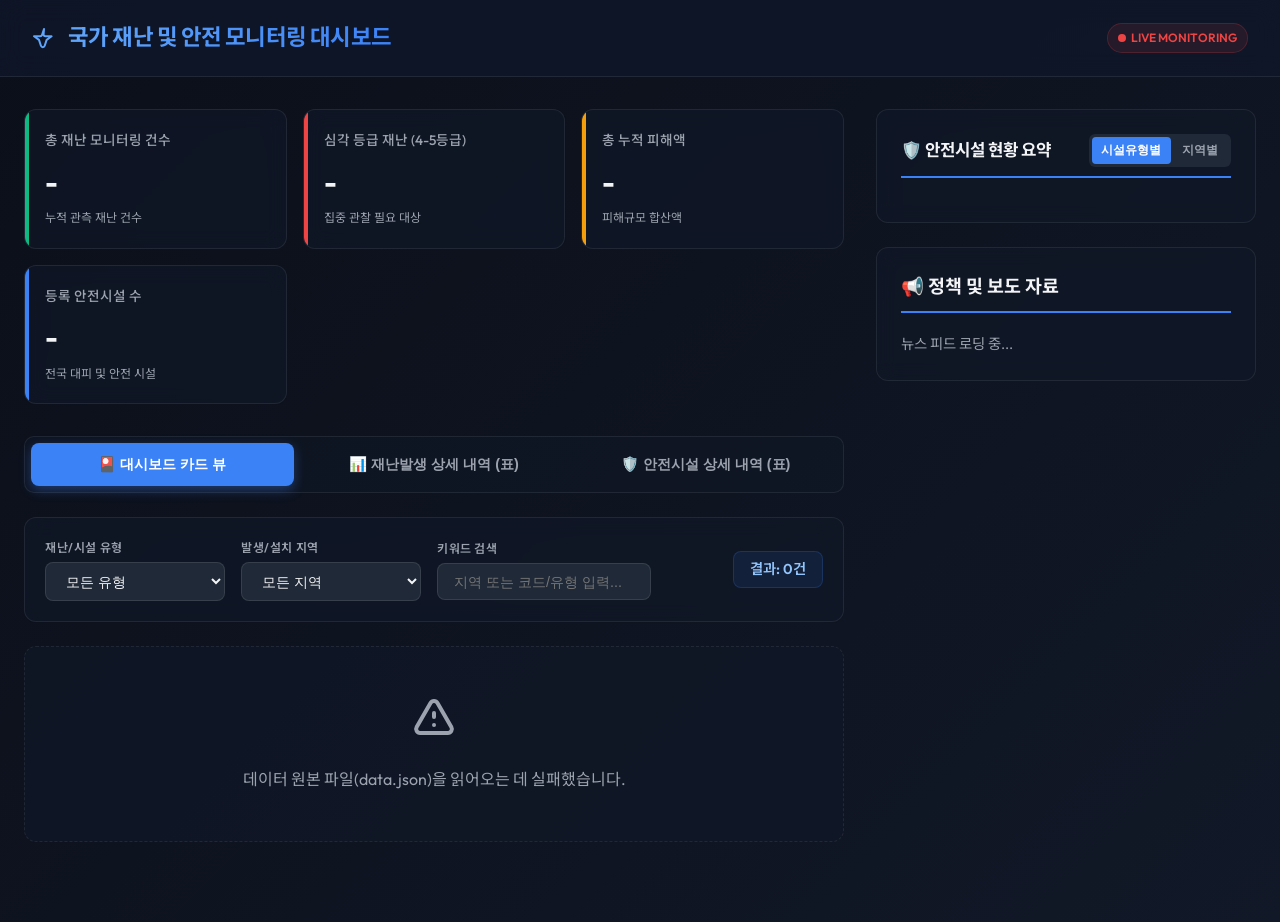
==== commit 5a2798fc: "feat: add interactive raw tables for disasters and safety facilities with CSV download options" ====
--- a/index.html
+++ b/index.html
@@ -43,6 +43,7 @@
         /* Scrollbar styling */
         ::-webkit-scrollbar {
             width: 8px;
+            height: 8px;
         }
         ::-webkit-scrollbar-track {
             background: #0f172a;
@@ -183,6 +184,45 @@
         .overview-sub {
             font-size: 0.75rem;
             color: var(--text-secondary);
+        }
+
+        /* Navigation Tabs for Views */
+        .view-tabs-container {
+            display: flex;
+            background: rgba(17, 24, 39, 0.5);
+            border: 1px solid var(--panel-border);
+            padding: 0.35rem;
+            border-radius: 10px;
+            gap: 0.5rem;
+            margin-bottom: 1.5rem;
+        }
+
+        .view-tab-btn {
+            flex: 1;
+            background: transparent;
+            border: none;
+            color: var(--text-secondary);
+            padding: 0.75rem 1rem;
+            font-size: 0.9rem;
+            font-weight: 600;
+            border-radius: 8px;
+            cursor: pointer;
+            transition: background 0.2s, color 0.2s;
+            display: flex;
+            align-items: center;
+            justify-content: center;
+            gap: 0.5rem;
+        }
+
+        .view-tab-btn:hover {
+            color: var(--text-primary);
+            background: rgba(255, 255, 255, 0.03);
+        }
+
+        .view-tab-btn.active {
+            background: var(--primary);
+            color: white;
+            box-shadow: 0 4px 12px var(--primary-glow);
         }
 
         /* Controls / Filter Panel */
@@ -377,6 +417,93 @@
             padding: 0.5rem 0.75rem;
             border-radius: 6px;
             margin-top: 0.5rem;
+        }
+
+        /* Modern Table Views */
+        .table-view-panel {
+            background: var(--panel-bg);
+            backdrop-filter: blur(10px);
+            border: 1px solid var(--panel-border);
+            border-radius: 12px;
+            padding: 1.5rem;
+            display: flex;
+            flex-direction: column;
+            gap: 1rem;
+        }
+
+        .table-header-row {
+            display: flex;
+            justify-content: space-between;
+            align-items: center;
+            flex-wrap: wrap;
+            gap: 1rem;
+        }
+
+        .table-title {
+            font-size: 1.1rem;
+            font-weight: 700;
+            color: var(--text-primary);
+        }
+
+        .export-btn {
+            background: var(--accent-success);
+            color: white;
+            border: none;
+            padding: 0.5rem 1rem;
+            border-radius: 6px;
+            font-size: 0.85rem;
+            font-weight: 600;
+            cursor: pointer;
+            display: inline-flex;
+            align-items: center;
+            gap: 0.4rem;
+            transition: opacity 0.2s, transform 0.1s;
+        }
+
+        .export-btn:hover {
+            opacity: 0.9;
+        }
+
+        .export-btn:active {
+            transform: scale(0.98);
+        }
+
+        .table-wrapper {
+            width: 100%;
+            overflow-x: auto;
+            border-radius: 8px;
+            border: 1px solid rgba(255, 255, 255, 0.05);
+        }
+
+        table {
+            width: 100%;
+            border-collapse: collapse;
+            text-align: left;
+            font-size: 0.85rem;
+        }
+
+        th {
+            background: #1f2937;
+            color: var(--text-secondary);
+            padding: 0.75rem 1rem;
+            font-weight: 600;
+            border-bottom: 1px solid var(--panel-border);
+            white-space: nowrap;
+        }
+
+        td {
+            padding: 0.75rem 1rem;
+            border-bottom: 1px solid rgba(255, 255, 255, 0.05);
+            color: var(--text-primary);
+            white-space: nowrap;
+        }
+
+        tbody tr:hover td {
+            background: rgba(255, 255, 255, 0.03);
+        }
+
+        tbody tr:last-child td {
+            border-bottom: none;
         }
 
         /* Sidebar Panels */
@@ -583,30 +710,99 @@
                 </div>
             </div>
 
-            <!-- Controls Panel -->
+            <!-- View Swapping Navigation Tabs -->
+            <div class="view-tabs-container">
+                <button class="view-tab-btn active" id="tab-cards" onclick="switchViewMode('cards')">
+                    🎴 대시보드 카드 뷰
+                </button>
+                <button class="view-tab-btn" id="tab-disasters-table" onclick="switchViewMode('disasters-table')">
+                    📊 재난발생 상세 내역 (표)
+                </button>
+                <button class="view-tab-btn" id="tab-facilities-table" onclick="switchViewMode('facilities-table')">
+                    🛡️ 안전시설 상세 내역 (표)
+                </button>
+            </div>
+
+            <!-- Controls Panel (Filters all views) -->
             <div class="controls-panel">
                 <div class="filter-group">
-                    <label for="typeFilter">재난 유형</label>
+                    <label for="typeFilter">재난/시설 유형</label>
                     <select id="typeFilter">
                         <option value="">모든 유형</option>
                     </select>
                 </div>
                 <div class="filter-group">
-                    <label for="regionFilter">발생 지역</label>
+                    <label for="regionFilter">발생/설치 지역</label>
                     <select id="regionFilter">
                         <option value="">모든 지역</option>
                     </select>
                 </div>
                 <div class="filter-group">
-                    <label for="searchQuery">지역 키워드 검색</label>
-                    <input type="text" id="searchQuery" placeholder="지역명을 직접 입력..." />
+                    <label for="searchQuery">키워드 검색</label>
+                    <input type="text" id="searchQuery" placeholder="지역 또는 코드/유형 입력..." />
                 </div>
                 <div class="result-count" id="resultCount">결과: 0건</div>
             </div>
 
-            <!-- Cards Container -->
+            <!-- VIEW 1: Cards Grid -->
             <div class="cards-grid" id="cardContainer">
                 <div class="no-results">데이터 로딩 중...</div>
+            </div>
+
+            <!-- VIEW 2: Disaster Table View -->
+            <div class="table-view-panel" id="disastersTablePanel" style="display: none;">
+                <div class="table-header-row">
+                    <span class="table-title">🚨 재난발생 현황 데이터 (재난발생_현황.csv)</span>
+                    <button class="export-btn" onclick="downloadCSV('disasters')">
+                        📥 CSV 다운로드
+                    </button>
+                </div>
+                <div class="table-wrapper">
+                    <table>
+                        <thead>
+                            <tr>
+                                <th>사건 ID</th>
+                                <th>발생일자</th>
+                                <th>재난유형</th>
+                                <th>발생지역</th>
+                                <th>규모등급</th>
+                                <th>피해금액 (만원)</th>
+                                <th>인명피해여부</th>
+                                <th>복구기간 (일)</th>
+                            </tr>
+                        </thead>
+                        <tbody id="disastersTableBody">
+                            <!-- Rows injected dynamically -->
+                        </tbody>
+                    </table>
+                </div>
+            </div>
+
+            <!-- VIEW 3: Safety Facilities Table View -->
+            <div class="table-view-panel" id="facilitiesTablePanel" style="display: none;">
+                <div class="table-header-row">
+                    <span class="table-title">🛡️ 안전시설 현황 데이터 (안전시설_현황.csv)</span>
+                    <button class="export-btn" onclick="downloadCSV('facilities')">
+                        📥 CSV 다운로드
+                    </button>
+                </div>
+                <div class="table-wrapper">
+                    <table>
+                        <thead>
+                            <tr>
+                                <th>시설코드</th>
+                                <th>시설유형</th>
+                                <th>지역</th>
+                                <th>설치연도</th>
+                                <th>점검등급</th>
+                                <th>수용인원 (명)</th>
+                            </tr>
+                        </thead>
+                        <tbody id="facilitiesTableBody">
+                            <!-- Rows injected dynamically -->
+                        </tbody>
+                    </table>
+                </div>
             </div>
 
         </div>
@@ -642,6 +838,10 @@
     <script>
         // Core state
         let allData = { disasters: [], facilities: [] };
+        let filteredDisasters = [];
+        let filteredFacilities = [];
+        
+        let currentViewMode = 'cards'; // 'cards' | 'disasters-table' | 'facilities-table'
         let currentFacilityTab = 'type'; // 'type' | 'region'
 
         // Initialize application
@@ -651,16 +851,20 @@
                 const response = await fetch('data.json');
                 allData = await response.json();
                 
+                // Initialize filtered arrays with full sets
+                filteredDisasters = [...allData.disasters];
+                filteredFacilities = [...allData.facilities];
+                
                 // Set overview metrics
                 calculateOverviewMetrics();
                 
                 // Populate filter dropdown choices
                 populateDropdowns();
                 
-                // Render initial disaster cards
-                renderDisasterCards(allData.disasters);
+                // Perform initial update (filters, renders)
+                updateUI();
                 
-                // Render initial facility summary
+                // Render initial facility summary (sidebar)
                 renderFacilitySummary();
 
                 // Load RSS feeds
@@ -723,18 +927,24 @@
             const typeSelect = document.getElementById('typeFilter');
             const regionSelect = document.getElementById('regionFilter');
 
-            // Unique values
-            const types = [...new Set(allData.disasters.map(d => d.재난유형))].filter(Boolean).sort();
-            const regions = [...new Set(allData.disasters.map(d => d.발생지역))].filter(Boolean).sort();
-
-            types.forEach(type => {
+            // Unique values (combined disaster types + facility types)
+            const disasterTypes = allData.disasters.map(d => d.재난유형);
+            const facilityTypes = allData.facilities.map(f => f.시설유형);
+            const allTypes = [...new Set([...disasterTypes, ...facilityTypes])].filter(Boolean).sort();
+            
+            // Unique regions (combined disaster regions + facility regions)
+            const disasterRegions = allData.disasters.map(d => d.발생지역);
+            const facilityRegions = allData.facilities.map(f => f.지역);
+            const allRegions = [...new Set([...disasterRegions, ...facilityRegions])].filter(Boolean).sort();
+
+            allTypes.forEach(type => {
                 const opt = document.createElement('option');
                 opt.value = type;
                 opt.textContent = type;
                 typeSelect.appendChild(opt);
             });
 
-            regions.forEach(reg => {
+            allRegions.forEach(reg => {
                 const opt = document.createElement('option');
                 opt.value = reg;
                 opt.textContent = reg;
@@ -742,13 +952,46 @@
             });
         }
 
+        // Main controller to render whichever view is selected
+        function updateUI() {
+            const countDisplay = document.getElementById('resultCount');
+
+            // Hide all view panels
+            document.getElementById('cardContainer').style.display = 'none';
+            document.getElementById('disastersTablePanel').style.display = 'none';
+            document.getElementById('facilitiesTablePanel').style.display = 'none';
+
+            if (currentViewMode === 'cards') {
+                document.getElementById('cardContainer').style.display = 'grid';
+                renderDisasterCards(filteredDisasters);
+                countDisplay.textContent = `결과: ${filteredDisasters.length}건`;
+            } else if (currentViewMode === 'disasters-table') {
+                document.getElementById('disastersTablePanel').style.display = 'flex';
+                renderDisastersTable(filteredDisasters);
+                countDisplay.textContent = `결과: ${filteredDisasters.length}건`;
+            } else if (currentViewMode === 'facilities-table') {
+                document.getElementById('facilitiesTablePanel').style.display = 'flex';
+                renderFacilitiesTable(filteredFacilities);
+                countDisplay.textContent = `결과: ${filteredFacilities.length}건`;
+            }
+        }
+
+        // View Mode Swapping
+        function switchViewMode(mode) {
+            currentViewMode = mode;
+            
+            // Toggle active tabs
+            document.querySelectorAll('.view-tab-btn').forEach(btn => btn.classList.remove('active'));
+            document.getElementById(`tab-${mode}`).classList.add('active');
+
+            // Re-apply filter based on tab because safety facilities use slightly different fields
+            performFiltering();
+        }
+
         // Render the filtered disasters list in card style format
         function renderDisasterCards(disasters) {
             const container = document.getElementById('cardContainer');
-            const countDisplay = document.getElementById('resultCount');
-
             container.innerHTML = '';
-            countDisplay.textContent = `결과: ${disasters.length}건`;
 
             if (disasters.length === 0) {
                 container.innerHTML = `
@@ -766,7 +1009,6 @@
                 const card = document.createElement('div');
                 card.className = 'card';
 
-                // High cost classification (> 3억원) or severe level to satisfy user rules on dynamic visualization
                 const damageVal = parseFloat(item.피해금액_만원);
                 if (damageVal >= 30000.0) {
                     card.classList.add('high-damage');
@@ -808,16 +1050,74 @@
             });
         }
 
+        // Render Disasters Table Body
+        function renderDisastersTable(disasters) {
+            const tbody = document.getElementById('disastersTableBody');
+            tbody.innerHTML = '';
+
+            if (disasters.length === 0) {
+                tbody.innerHTML = `<tr><td colspan="8" style="text-align: center; color: var(--text-secondary); padding: 2rem;">검색 조건에 맞는 재난 기록이 없습니다.</td></tr>`;
+                return;
+            }
+
+            disasters.forEach(item => {
+                const tr = document.createElement('tr');
+                const isSevere = item.규모등급 >= 4;
+                const damageVal = parseFloat(item.피해금액_만원);
+                
+                tr.innerHTML = `
+                    <td><code>${item.사건ID}</code></td>
+                    <td>${item.발생일자}</td>
+                    <td><span class="disaster-badge badge-${item.재난유형}" style="padding: 0.15rem 0.4rem; font-size: 0.75rem;">${item.재난유형}</span></td>
+                    <td>${item.발생지역}</td>
+                    <td style="font-weight: 600; color: ${isSevere ? '#ef4444' : 'inherit'}">${item.규모등급} 등급</td>
+                    <td style="font-weight: 600; text-align: right; color: ${damageVal >= 30000 ? '#fca5a5' : 'inherit'}">${damageVal ? damageVal.toLocaleString() : '-'}</td>
+                    <td style="text-align: center; font-weight: 600; color: ${item.인명피해여부 === 'Y' ? '#ef4444' : '#10b981'}">${item.인명피해여부}</td>
+                    <td style="text-align: right;">${item.복구기간_일 ? item.복구기간_일.toLocaleString() : '-'}일</td>
+                `;
+                tbody.appendChild(tr);
+            });
+        }
+
+        // Render Safety Facilities Table Body
+        function renderFacilitiesTable(facilities) {
+            const tbody = document.getElementById('facilitiesTableBody');
+            tbody.innerHTML = '';
+
+            if (facilities.length === 0) {
+                tbody.innerHTML = `<tr><td colspan="6" style="text-align: center; color: var(--text-secondary); padding: 2rem;">검색 조건에 맞는 안전시설이 없습니다.</td></tr>`;
+                return;
+            }
+
+            facilities.forEach(item => {
+                const tr = document.createElement('tr');
+                let gradeColor = 'inherit';
+                if (item.점검등급 === 'A') gradeColor = '#10b981';
+                else if (item.점검등급 === 'B') gradeColor = '#3b82f6';
+                else if (item.점검등급 === 'C') gradeColor = '#f59e0b';
+                else if (item.점검등급 === 'D' || item.점검등급 === 'E') gradeColor = '#ef4444';
+
+                tr.innerHTML = `
+                    <td><code>${item.시설코드}</code></td>
+                    <td><strong>${item.시설유형}</strong></td>
+                    <td>${item.지역}</td>
+                    <td>${item.설치연도}년</td>
+                    <td style="text-align: center; font-weight: 700; color: ${gradeColor};">${item.점검등급} 등급</td>
+                    <td style="text-align: right; font-weight: 600;">${item.수용인원 ? item.수용인원.toLocaleString() : '-'}명</td>
+                `;
+                tbody.appendChild(tr);
+            });
+        }
+
         // Toggle Sidebar Tab
         function switchFacilityTab(tab) {
             currentFacilityTab = tab;
             document.querySelectorAll('.tab-btn').forEach(btn => btn.classList.remove('active'));
-            // Set clicked button to active
             event.target.classList.add('active');
             renderFacilitySummary();
         }
 
-        // Calculate and Render Facility Stats
+        // Calculate and Render Facility Stats (Sidebar Progress Bars)
         function renderFacilitySummary() {
             const container = document.getElementById('facilitySummaryContainer');
             container.innerHTML = '';
@@ -843,7 +1143,6 @@
                 });
             }
 
-            // Convert to array and sort by count descending
             const sortedStats = Object.entries(summaryMap).sort((a, b) => b[1] - a[1]);
 
             sortedStats.forEach(([name, count]) => {
@@ -861,7 +1160,6 @@
                 `;
                 container.appendChild(item);
 
-                // Animate progress bar fill after injection
                 setTimeout(() => {
                     const fill = item.querySelector('.stat-progress-fill');
                     if (fill) fill.style.width = `${percentage}%`;
@@ -875,19 +1173,65 @@
             const regionVal = document.getElementById('regionFilter').value;
             const queryVal = document.getElementById('searchQuery').value.trim().toLowerCase();
 
-            const filtered = allData.disasters.filter(item => {
+            // 1. Filter disasters
+            filteredDisasters = allData.disasters.filter(item => {
                 const matchType = typeVal === '' || item.재난유형 === typeVal;
                 const matchRegion = regionVal === '' || item.발생지역 === regionVal;
-                
-                // Allow fuzzy search in region name or type name as well
                 const matchSearch = queryVal === '' || 
                     (item.발생지역 && item.발생지역.toLowerCase().includes(queryVal)) ||
-                    (item.재난유형 && item.재난유형.toLowerCase().includes(queryVal));
+                    (item.재난유형 && item.재난유형.toLowerCase().includes(queryVal)) ||
+                    (item.사건ID && item.사건ID.toLowerCase().includes(queryVal));
 
                 return matchType && matchRegion && matchSearch;
             });
 
-            renderDisasterCards(filtered);
+            // 2. Filter safety facilities
+            filteredFacilities = allData.facilities.filter(item => {
+                const matchType = typeVal === '' || item.시설유형 === typeVal;
+                const matchRegion = regionVal === '' || item.지역 === regionVal;
+                const matchSearch = queryVal === '' || 
+                    (item.지역 && item.지역.toLowerCase().includes(queryVal)) ||
+                    (item.시설유형 && item.시설유형.toLowerCase().includes(queryVal)) ||
+                    (item.시설코드 && item.시설코드.toLowerCase().includes(queryVal)) ||
+                    (item.점검등급 && item.점검등급.toLowerCase() === queryVal);
+
+                return matchType && matchRegion && matchSearch;
+            });
+
+            // Update UI based on active tab
+            updateUI();
+        }
+
+        // Export current filtered dataset to CSV file dynamically
+        function downloadCSV(type) {
+            let csvContent = "data:text/csv;charset=utf-8,\ufeff"; // Add BOM for Excel compatibility
+            let filename = "";
+
+            if (type === 'disasters') {
+                filename = "재난발생_현황_필터결과.csv";
+                // Header row
+                csvContent += "사건ID,발생일자,재난유형,발생지역,규모등급,피해금액_만원,인명피해여부,복구기간_일\n";
+                // Data rows
+                filteredDisasters.forEach(d => {
+                    csvContent += `"${d.사건ID}","${d.발생일자}","${d.재난유형}","${d.발생지역}",${d.규모등급},${d.피해금액_만원 || ""},"${d.인명피해여부}",${d.복구기간_일 || ""}\n`;
+                });
+            } else if (type === 'facilities') {
+                filename = "안전시설_현황_필터결과.csv";
+                // Header row
+                csvContent += "시설코드,시설유형,지역,설치연도,점검등급,수용인원\n";
+                // Data rows
+                filteredFacilities.forEach(f => {
+                    csvContent += `"${f.시설코드}","${f.시설유형}","${f.지역}",${f.설치연도},"${f.점검등급}",${f.수용인원 || ""}\n`;
+                });
+            }
+
+            const encodedUri = encodeURI(csvContent);
+            const link = document.createElement("a");
+            link.setAttribute("href", encodedUri);
+            link.setAttribute("download", filename);
+            document.body.appendChild(link);
+            link.click();
+            document.body.removeChild(link);
         }
 
         // Fetch RSS policies from korea.kr RSS feed (Ministry of the Interior and Safety)
@@ -896,7 +1240,6 @@
             const apiUrl = `https://api.rss2json.com/v1/api.json?rss_url=${encodeURIComponent(rssUrl)}`;
             const container = document.getElementById('rssContainer');
 
-            // Fallback content in case CORS proxy fails or runs offline
             const fallbackNews = [
                 {
                     title: "행정안전부, 풍수해 감지 정보 고도화를 통한 주민 사전 대피체계 마련",
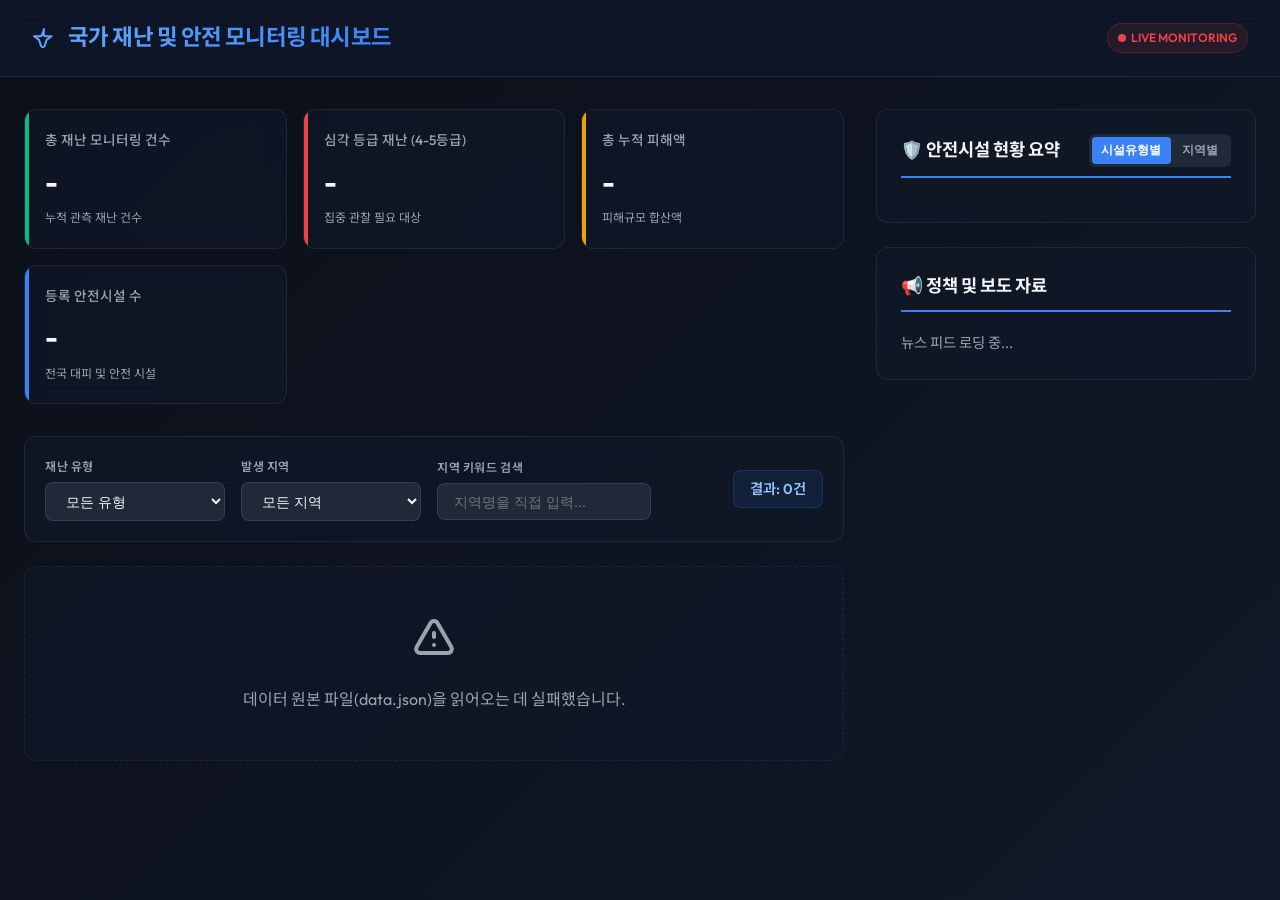
==== commit 6f59e851: "feat: rebuild layout to display cards and safety summaries together side-by-side" ====
--- a/index.html
+++ b/index.html
@@ -43,7 +43,6 @@
         /* Scrollbar styling */
         ::-webkit-scrollbar {
             width: 8px;
-            height: 8px;
         }
         ::-webkit-scrollbar-track {
             background: #0f172a;
@@ -184,45 +183,6 @@
         .overview-sub {
             font-size: 0.75rem;
             color: var(--text-secondary);
-        }
-
-        /* Navigation Tabs for Views */
-        .view-tabs-container {
-            display: flex;
-            background: rgba(17, 24, 39, 0.5);
-            border: 1px solid var(--panel-border);
-            padding: 0.35rem;
-            border-radius: 10px;
-            gap: 0.5rem;
-            margin-bottom: 1.5rem;
-        }
-
-        .view-tab-btn {
-            flex: 1;
-            background: transparent;
-            border: none;
-            color: var(--text-secondary);
-            padding: 0.75rem 1rem;
-            font-size: 0.9rem;
-            font-weight: 600;
-            border-radius: 8px;
-            cursor: pointer;
-            transition: background 0.2s, color 0.2s;
-            display: flex;
-            align-items: center;
-            justify-content: center;
-            gap: 0.5rem;
-        }
-
-        .view-tab-btn:hover {
-            color: var(--text-primary);
-            background: rgba(255, 255, 255, 0.03);
-        }
-
-        .view-tab-btn.active {
-            background: var(--primary);
-            color: white;
-            box-shadow: 0 4px 12px var(--primary-glow);
         }
 
         /* Controls / Filter Panel */
@@ -308,7 +268,7 @@
             box-shadow: 0 10px 20px rgba(0, 0, 0, 0.3);
         }
 
-        /* Special style logic for extreme cases */
+        /* Highlight classes */
         .card.high-damage {
             border-color: rgba(239, 68, 68, 0.4);
             box-shadow: 0 0 15px var(--accent-danger-glow);
@@ -419,93 +379,6 @@
             margin-top: 0.5rem;
         }
 
-        /* Modern Table Views */
-        .table-view-panel {
-            background: var(--panel-bg);
-            backdrop-filter: blur(10px);
-            border: 1px solid var(--panel-border);
-            border-radius: 12px;
-            padding: 1.5rem;
-            display: flex;
-            flex-direction: column;
-            gap: 1rem;
-        }
-
-        .table-header-row {
-            display: flex;
-            justify-content: space-between;
-            align-items: center;
-            flex-wrap: wrap;
-            gap: 1rem;
-        }
-
-        .table-title {
-            font-size: 1.1rem;
-            font-weight: 700;
-            color: var(--text-primary);
-        }
-
-        .export-btn {
-            background: var(--accent-success);
-            color: white;
-            border: none;
-            padding: 0.5rem 1rem;
-            border-radius: 6px;
-            font-size: 0.85rem;
-            font-weight: 600;
-            cursor: pointer;
-            display: inline-flex;
-            align-items: center;
-            gap: 0.4rem;
-            transition: opacity 0.2s, transform 0.1s;
-        }
-
-        .export-btn:hover {
-            opacity: 0.9;
-        }
-
-        .export-btn:active {
-            transform: scale(0.98);
-        }
-
-        .table-wrapper {
-            width: 100%;
-            overflow-x: auto;
-            border-radius: 8px;
-            border: 1px solid rgba(255, 255, 255, 0.05);
-        }
-
-        table {
-            width: 100%;
-            border-collapse: collapse;
-            text-align: left;
-            font-size: 0.85rem;
-        }
-
-        th {
-            background: #1f2937;
-            color: var(--text-secondary);
-            padding: 0.75rem 1rem;
-            font-weight: 600;
-            border-bottom: 1px solid var(--panel-border);
-            white-space: nowrap;
-        }
-
-        td {
-            padding: 0.75rem 1rem;
-            border-bottom: 1px solid rgba(255, 255, 255, 0.05);
-            color: var(--text-primary);
-            white-space: nowrap;
-        }
-
-        tbody tr:hover td {
-            background: rgba(255, 255, 255, 0.03);
-        }
-
-        tbody tr:last-child td {
-            border-bottom: none;
-        }
-
         /* Sidebar Panels */
         .sidebar {
             display: flex;
@@ -522,7 +395,7 @@
         }
 
         .sidebar-panel h2 {
-            font-size: 1.15rem;
+            font-size: 1.1rem;
             font-weight: 700;
             margin-bottom: 1.25rem;
             padding-bottom: 0.6rem;
@@ -683,7 +556,7 @@
     </header>
 
     <div class="container">
-        <!-- Main Content Area (Left) -->
+        <!-- Main Content Area (Left) - Disaster Events cards and filters -->
         <div class="main-panel">
             
             <!-- Quick Overview Widget Block -->
@@ -710,109 +583,40 @@
                 </div>
             </div>
 
-            <!-- View Swapping Navigation Tabs -->
-            <div class="view-tabs-container">
-                <button class="view-tab-btn active" id="tab-cards" onclick="switchViewMode('cards')">
-                    🎴 대시보드 카드 뷰
-                </button>
-                <button class="view-tab-btn" id="tab-disasters-table" onclick="switchViewMode('disasters-table')">
-                    📊 재난발생 상세 내역 (표)
-                </button>
-                <button class="view-tab-btn" id="tab-facilities-table" onclick="switchViewMode('facilities-table')">
-                    🛡️ 안전시설 상세 내역 (표)
-                </button>
-            </div>
-
-            <!-- Controls Panel (Filters all views) -->
+            <!-- Controls Panel -->
             <div class="controls-panel">
                 <div class="filter-group">
-                    <label for="typeFilter">재난/시설 유형</label>
+                    <label for="typeFilter">재난 유형</label>
                     <select id="typeFilter">
                         <option value="">모든 유형</option>
                     </select>
                 </div>
                 <div class="filter-group">
-                    <label for="regionFilter">발생/설치 지역</label>
+                    <label for="regionFilter">발생 지역</label>
                     <select id="regionFilter">
                         <option value="">모든 지역</option>
                     </select>
                 </div>
                 <div class="filter-group">
-                    <label for="searchQuery">키워드 검색</label>
-                    <input type="text" id="searchQuery" placeholder="지역 또는 코드/유형 입력..." />
+                    <label for="searchQuery">지역 키워드 검색</label>
+                    <input type="text" id="searchQuery" placeholder="지역명을 직접 입력..." />
                 </div>
                 <div class="result-count" id="resultCount">결과: 0건</div>
             </div>
 
-            <!-- VIEW 1: Cards Grid -->
+            <!-- Cards Container -->
             <div class="cards-grid" id="cardContainer">
                 <div class="no-results">데이터 로딩 중...</div>
             </div>
 
-            <!-- VIEW 2: Disaster Table View -->
-            <div class="table-view-panel" id="disastersTablePanel" style="display: none;">
-                <div class="table-header-row">
-                    <span class="table-title">🚨 재난발생 현황 데이터 (재난발생_현황.csv)</span>
-                    <button class="export-btn" onclick="downloadCSV('disasters')">
-                        📥 CSV 다운로드
-                    </button>
-                </div>
-                <div class="table-wrapper">
-                    <table>
-                        <thead>
-                            <tr>
-                                <th>사건 ID</th>
-                                <th>발생일자</th>
-                                <th>재난유형</th>
-                                <th>발생지역</th>
-                                <th>규모등급</th>
-                                <th>피해금액 (만원)</th>
-                                <th>인명피해여부</th>
-                                <th>복구기간 (일)</th>
-                            </tr>
-                        </thead>
-                        <tbody id="disastersTableBody">
-                            <!-- Rows injected dynamically -->
-                        </tbody>
-                    </table>
-                </div>
-            </div>
-
-            <!-- VIEW 3: Safety Facilities Table View -->
-            <div class="table-view-panel" id="facilitiesTablePanel" style="display: none;">
-                <div class="table-header-row">
-                    <span class="table-title">🛡️ 안전시설 현황 데이터 (안전시설_현황.csv)</span>
-                    <button class="export-btn" onclick="downloadCSV('facilities')">
-                        📥 CSV 다운로드
-                    </button>
-                </div>
-                <div class="table-wrapper">
-                    <table>
-                        <thead>
-                            <tr>
-                                <th>시설코드</th>
-                                <th>시설유형</th>
-                                <th>지역</th>
-                                <th>설치연도</th>
-                                <th>점검등급</th>
-                                <th>수용인원 (명)</th>
-                            </tr>
-                        </thead>
-                        <tbody id="facilitiesTableBody">
-                            <!-- Rows injected dynamically -->
-                        </tbody>
-                    </table>
-                </div>
-            </div>
-
         </div>
 
-        <!-- Sidebar Area (Right) -->
+        <!-- Sidebar Area (Right) - Safety facility stats and RSS feed -->
         <div class="sidebar">
             
             <!-- Safety Facility Summary Widget -->
             <div class="sidebar-panel">
-                <h2 style="font-size: 1.05rem;">
+                <h2>
                     <span>🛡️ 안전시설 현황 요약</span>
                     <div class="tab-btn-group">
                         <button class="tab-btn active" onclick="switchFacilityTab('type')">시설유형별</button>
@@ -838,10 +642,6 @@
     <script>
         // Core state
         let allData = { disasters: [], facilities: [] };
-        let filteredDisasters = [];
-        let filteredFacilities = [];
-        
-        let currentViewMode = 'cards'; // 'cards' | 'disasters-table' | 'facilities-table'
         let currentFacilityTab = 'type'; // 'type' | 'region'
 
         // Initialize application
@@ -851,20 +651,16 @@
                 const response = await fetch('data.json');
                 allData = await response.json();
                 
-                // Initialize filtered arrays with full sets
-                filteredDisasters = [...allData.disasters];
-                filteredFacilities = [...allData.facilities];
-                
                 // Set overview metrics
                 calculateOverviewMetrics();
                 
                 // Populate filter dropdown choices
                 populateDropdowns();
                 
-                // Perform initial update (filters, renders)
-                updateUI();
+                // Render initial disaster cards
+                renderDisasterCards(allData.disasters);
                 
-                // Render initial facility summary (sidebar)
+                // Render initial facility summary
                 renderFacilitySummary();
 
                 // Load RSS feeds
@@ -927,24 +723,18 @@
             const typeSelect = document.getElementById('typeFilter');
             const regionSelect = document.getElementById('regionFilter');
 
-            // Unique values (combined disaster types + facility types)
-            const disasterTypes = allData.disasters.map(d => d.재난유형);
-            const facilityTypes = allData.facilities.map(f => f.시설유형);
-            const allTypes = [...new Set([...disasterTypes, ...facilityTypes])].filter(Boolean).sort();
-            
-            // Unique regions (combined disaster regions + facility regions)
-            const disasterRegions = allData.disasters.map(d => d.발생지역);
-            const facilityRegions = allData.facilities.map(f => f.지역);
-            const allRegions = [...new Set([...disasterRegions, ...facilityRegions])].filter(Boolean).sort();
-
-            allTypes.forEach(type => {
+            // Unique values
+            const types = [...new Set(allData.disasters.map(d => d.재난유형))].filter(Boolean).sort();
+            const regions = [...new Set(allData.disasters.map(d => d.발생지역))].filter(Boolean).sort();
+
+            types.forEach(type => {
                 const opt = document.createElement('option');
                 opt.value = type;
                 opt.textContent = type;
                 typeSelect.appendChild(opt);
             });
 
-            allRegions.forEach(reg => {
+            regions.forEach(reg => {
                 const opt = document.createElement('option');
                 opt.value = reg;
                 opt.textContent = reg;
@@ -952,46 +742,13 @@
             });
         }
 
-        // Main controller to render whichever view is selected
-        function updateUI() {
-            const countDisplay = document.getElementById('resultCount');
-
-            // Hide all view panels
-            document.getElementById('cardContainer').style.display = 'none';
-            document.getElementById('disastersTablePanel').style.display = 'none';
-            document.getElementById('facilitiesTablePanel').style.display = 'none';
-
-            if (currentViewMode === 'cards') {
-                document.getElementById('cardContainer').style.display = 'grid';
-                renderDisasterCards(filteredDisasters);
-                countDisplay.textContent = `결과: ${filteredDisasters.length}건`;
-            } else if (currentViewMode === 'disasters-table') {
-                document.getElementById('disastersTablePanel').style.display = 'flex';
-                renderDisastersTable(filteredDisasters);
-                countDisplay.textContent = `결과: ${filteredDisasters.length}건`;
-            } else if (currentViewMode === 'facilities-table') {
-                document.getElementById('facilitiesTablePanel').style.display = 'flex';
-                renderFacilitiesTable(filteredFacilities);
-                countDisplay.textContent = `결과: ${filteredFacilities.length}건`;
-            }
-        }
-
-        // View Mode Swapping
-        function switchViewMode(mode) {
-            currentViewMode = mode;
-            
-            // Toggle active tabs
-            document.querySelectorAll('.view-tab-btn').forEach(btn => btn.classList.remove('active'));
-            document.getElementById(`tab-${mode}`).classList.add('active');
-
-            // Re-apply filter based on tab because safety facilities use slightly different fields
-            performFiltering();
-        }
-
         // Render the filtered disasters list in card style format
         function renderDisasterCards(disasters) {
             const container = document.getElementById('cardContainer');
+            const countDisplay = document.getElementById('resultCount');
+
             container.innerHTML = '';
+            countDisplay.textContent = `결과: ${disasters.length}건`;
 
             if (disasters.length === 0) {
                 container.innerHTML = `
@@ -1009,6 +766,7 @@
                 const card = document.createElement('div');
                 card.className = 'card';
 
+                // Highlight large damage (>= 3억원)
                 const damageVal = parseFloat(item.피해금액_만원);
                 if (damageVal >= 30000.0) {
                     card.classList.add('high-damage');
@@ -1050,65 +808,6 @@
             });
         }
 
-        // Render Disasters Table Body
-        function renderDisastersTable(disasters) {
-            const tbody = document.getElementById('disastersTableBody');
-            tbody.innerHTML = '';
-
-            if (disasters.length === 0) {
-                tbody.innerHTML = `<tr><td colspan="8" style="text-align: center; color: var(--text-secondary); padding: 2rem;">검색 조건에 맞는 재난 기록이 없습니다.</td></tr>`;
-                return;
-            }
-
-            disasters.forEach(item => {
-                const tr = document.createElement('tr');
-                const isSevere = item.규모등급 >= 4;
-                const damageVal = parseFloat(item.피해금액_만원);
-                
-                tr.innerHTML = `
-                    <td><code>${item.사건ID}</code></td>
-                    <td>${item.발생일자}</td>
-                    <td><span class="disaster-badge badge-${item.재난유형}" style="padding: 0.15rem 0.4rem; font-size: 0.75rem;">${item.재난유형}</span></td>
-                    <td>${item.발생지역}</td>
-                    <td style="font-weight: 600; color: ${isSevere ? '#ef4444' : 'inherit'}">${item.규모등급} 등급</td>
-                    <td style="font-weight: 600; text-align: right; color: ${damageVal >= 30000 ? '#fca5a5' : 'inherit'}">${damageVal ? damageVal.toLocaleString() : '-'}</td>
-                    <td style="text-align: center; font-weight: 600; color: ${item.인명피해여부 === 'Y' ? '#ef4444' : '#10b981'}">${item.인명피해여부}</td>
-                    <td style="text-align: right;">${item.복구기간_일 ? item.복구기간_일.toLocaleString() : '-'}일</td>
-                `;
-                tbody.appendChild(tr);
-            });
-        }
-
-        // Render Safety Facilities Table Body
-        function renderFacilitiesTable(facilities) {
-            const tbody = document.getElementById('facilitiesTableBody');
-            tbody.innerHTML = '';
-
-            if (facilities.length === 0) {
-                tbody.innerHTML = `<tr><td colspan="6" style="text-align: center; color: var(--text-secondary); padding: 2rem;">검색 조건에 맞는 안전시설이 없습니다.</td></tr>`;
-                return;
-            }
-
-            facilities.forEach(item => {
-                const tr = document.createElement('tr');
-                let gradeColor = 'inherit';
-                if (item.점검등급 === 'A') gradeColor = '#10b981';
-                else if (item.점검등급 === 'B') gradeColor = '#3b82f6';
-                else if (item.점검등급 === 'C') gradeColor = '#f59e0b';
-                else if (item.점검등급 === 'D' || item.점검등급 === 'E') gradeColor = '#ef4444';
-
-                tr.innerHTML = `
-                    <td><code>${item.시설코드}</code></td>
-                    <td><strong>${item.시설유형}</strong></td>
-                    <td>${item.지역}</td>
-                    <td>${item.설치연도}년</td>
-                    <td style="text-align: center; font-weight: 700; color: ${gradeColor};">${item.점검등급} 등급</td>
-                    <td style="text-align: right; font-weight: 600;">${item.수용인원 ? item.수용인원.toLocaleString() : '-'}명</td>
-                `;
-                tbody.appendChild(tr);
-            });
-        }
-
         // Toggle Sidebar Tab
         function switchFacilityTab(tab) {
             currentFacilityTab = tab;
@@ -1117,7 +816,7 @@
             renderFacilitySummary();
         }
 
-        // Calculate and Render Facility Stats (Sidebar Progress Bars)
+        // Calculate and Render Facility Stats
         function renderFacilitySummary() {
             const container = document.getElementById('facilitySummaryContainer');
             container.innerHTML = '';
@@ -1143,6 +842,7 @@
                 });
             }
 
+            // Convert to array and sort by count descending
             const sortedStats = Object.entries(summaryMap).sort((a, b) => b[1] - a[1]);
 
             sortedStats.forEach(([name, count]) => {
@@ -1160,6 +860,7 @@
                 `;
                 container.appendChild(item);
 
+                // Animate progress bar fill after injection
                 setTimeout(() => {
                     const fill = item.querySelector('.stat-progress-fill');
                     if (fill) fill.style.width = `${percentage}%`;
@@ -1173,65 +874,18 @@
             const regionVal = document.getElementById('regionFilter').value;
             const queryVal = document.getElementById('searchQuery').value.trim().toLowerCase();
 
-            // 1. Filter disasters
-            filteredDisasters = allData.disasters.filter(item => {
+            const filtered = allData.disasters.filter(item => {
                 const matchType = typeVal === '' || item.재난유형 === typeVal;
                 const matchRegion = regionVal === '' || item.발생지역 === regionVal;
+                
                 const matchSearch = queryVal === '' || 
                     (item.발생지역 && item.발생지역.toLowerCase().includes(queryVal)) ||
-                    (item.재난유형 && item.재난유형.toLowerCase().includes(queryVal)) ||
-                    (item.사건ID && item.사건ID.toLowerCase().includes(queryVal));
+                    (item.재난유형 && item.재난유형.toLowerCase().includes(queryVal));
 
                 return matchType && matchRegion && matchSearch;
             });
 
-            // 2. Filter safety facilities
-            filteredFacilities = allData.facilities.filter(item => {
-                const matchType = typeVal === '' || item.시설유형 === typeVal;
-                const matchRegion = regionVal === '' || item.지역 === regionVal;
-                const matchSearch = queryVal === '' || 
-                    (item.지역 && item.지역.toLowerCase().includes(queryVal)) ||
-                    (item.시설유형 && item.시설유형.toLowerCase().includes(queryVal)) ||
-                    (item.시설코드 && item.시설코드.toLowerCase().includes(queryVal)) ||
-                    (item.점검등급 && item.점검등급.toLowerCase() === queryVal);
-
-                return matchType && matchRegion && matchSearch;
-            });
-
-            // Update UI based on active tab
-            updateUI();
-        }
-
-        // Export current filtered dataset to CSV file dynamically
-        function downloadCSV(type) {
-            let csvContent = "data:text/csv;charset=utf-8,\ufeff"; // Add BOM for Excel compatibility
-            let filename = "";
-
-            if (type === 'disasters') {
-                filename = "재난발생_현황_필터결과.csv";
-                // Header row
-                csvContent += "사건ID,발생일자,재난유형,발생지역,규모등급,피해금액_만원,인명피해여부,복구기간_일\n";
-                // Data rows
-                filteredDisasters.forEach(d => {
-                    csvContent += `"${d.사건ID}","${d.발생일자}","${d.재난유형}","${d.발생지역}",${d.규모등급},${d.피해금액_만원 || ""},"${d.인명피해여부}",${d.복구기간_일 || ""}\n`;
-                });
-            } else if (type === 'facilities') {
-                filename = "안전시설_현황_필터결과.csv";
-                // Header row
-                csvContent += "시설코드,시설유형,지역,설치연도,점검등급,수용인원\n";
-                // Data rows
-                filteredFacilities.forEach(f => {
-                    csvContent += `"${f.시설코드}","${f.시설유형}","${f.지역}",${f.설치연도},"${f.점검등급}",${f.수용인원 || ""}\n`;
-                });
-            }
-
-            const encodedUri = encodeURI(csvContent);
-            const link = document.createElement("a");
-            link.setAttribute("href", encodedUri);
-            link.setAttribute("download", filename);
-            document.body.appendChild(link);
-            link.click();
-            document.body.removeChild(link);
+            renderDisasterCards(filtered);
         }
 
         // Fetch RSS policies from korea.kr RSS feed (Ministry of the Interior and Safety)
@@ -1240,6 +894,7 @@
             const apiUrl = `https://api.rss2json.com/v1/api.json?rss_url=${encodeURIComponent(rssUrl)}`;
             const container = document.getElementById('rssContainer');
 
+            // Fallback content in case CORS proxy fails or runs offline
             const fallbackNews = [
                 {
                     title: "행정안전부, 풍수해 감지 정보 고도화를 통한 주민 사전 대피체계 마련",
